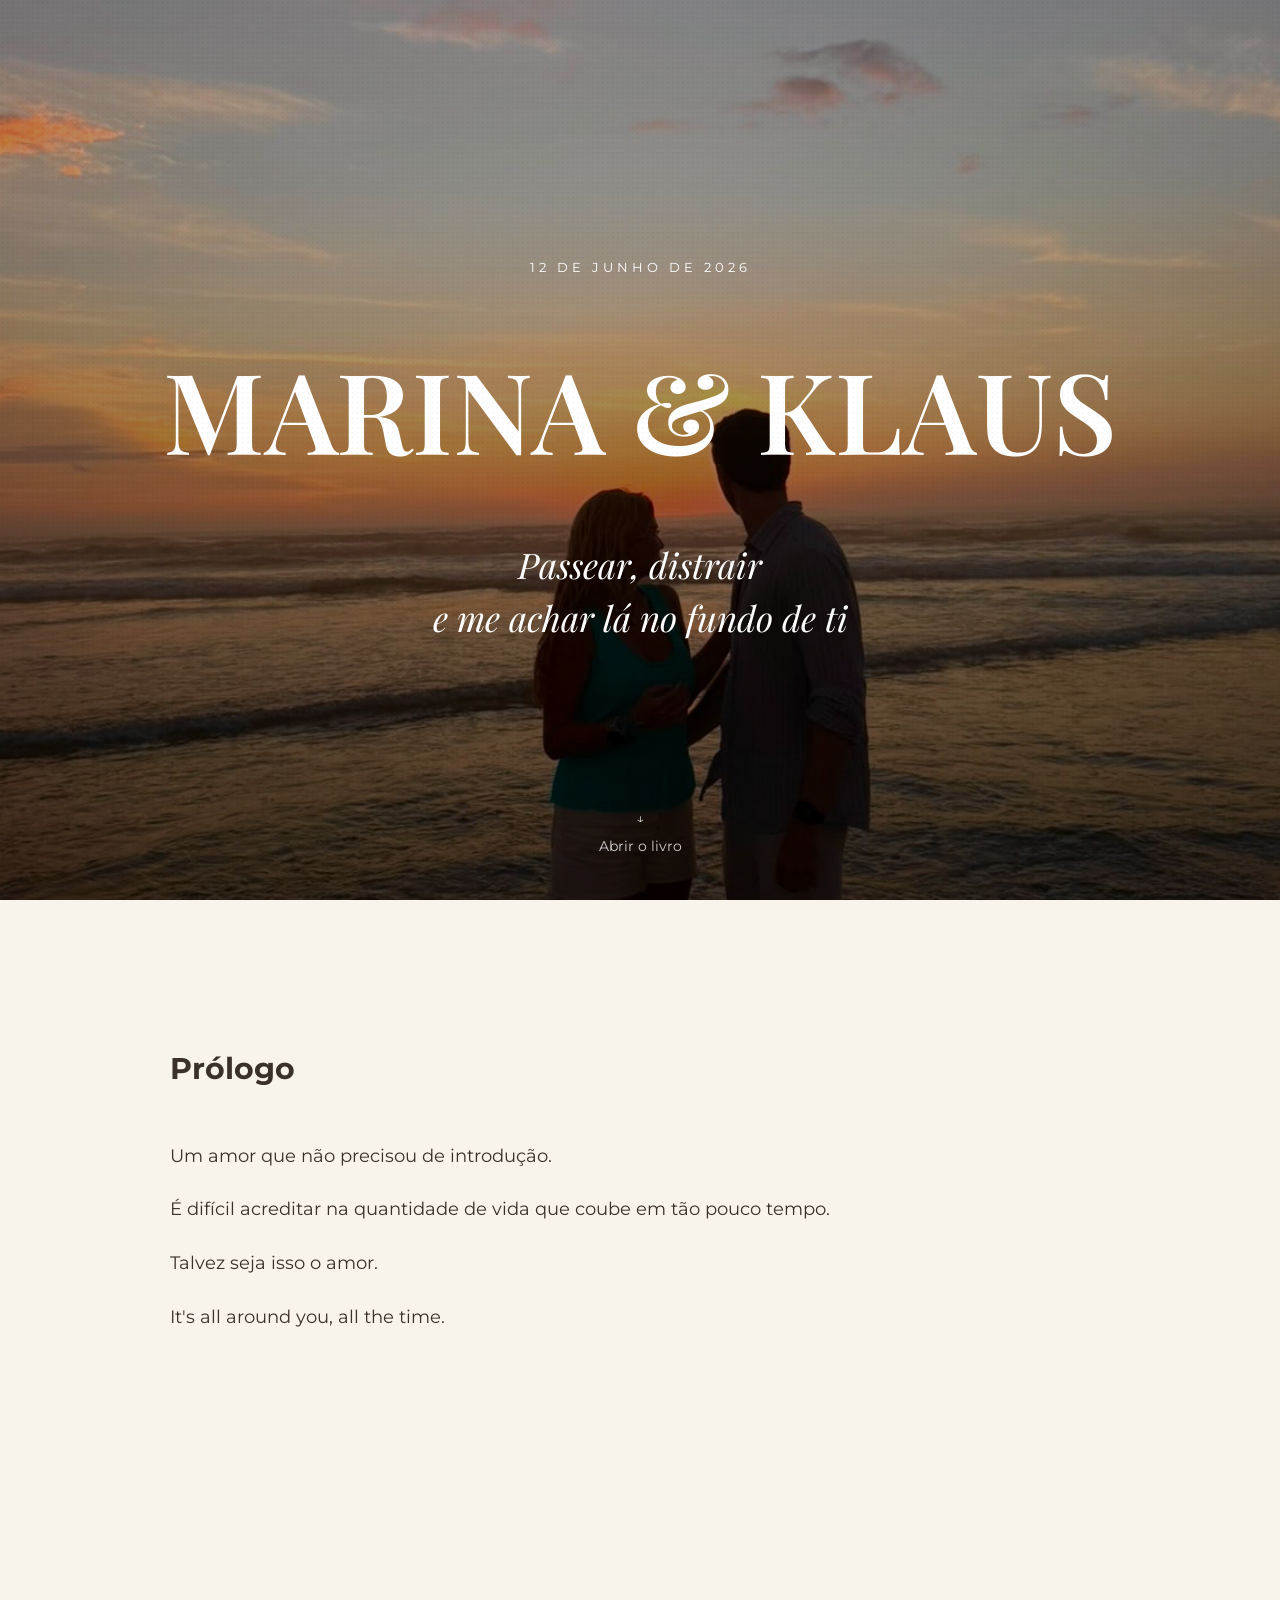
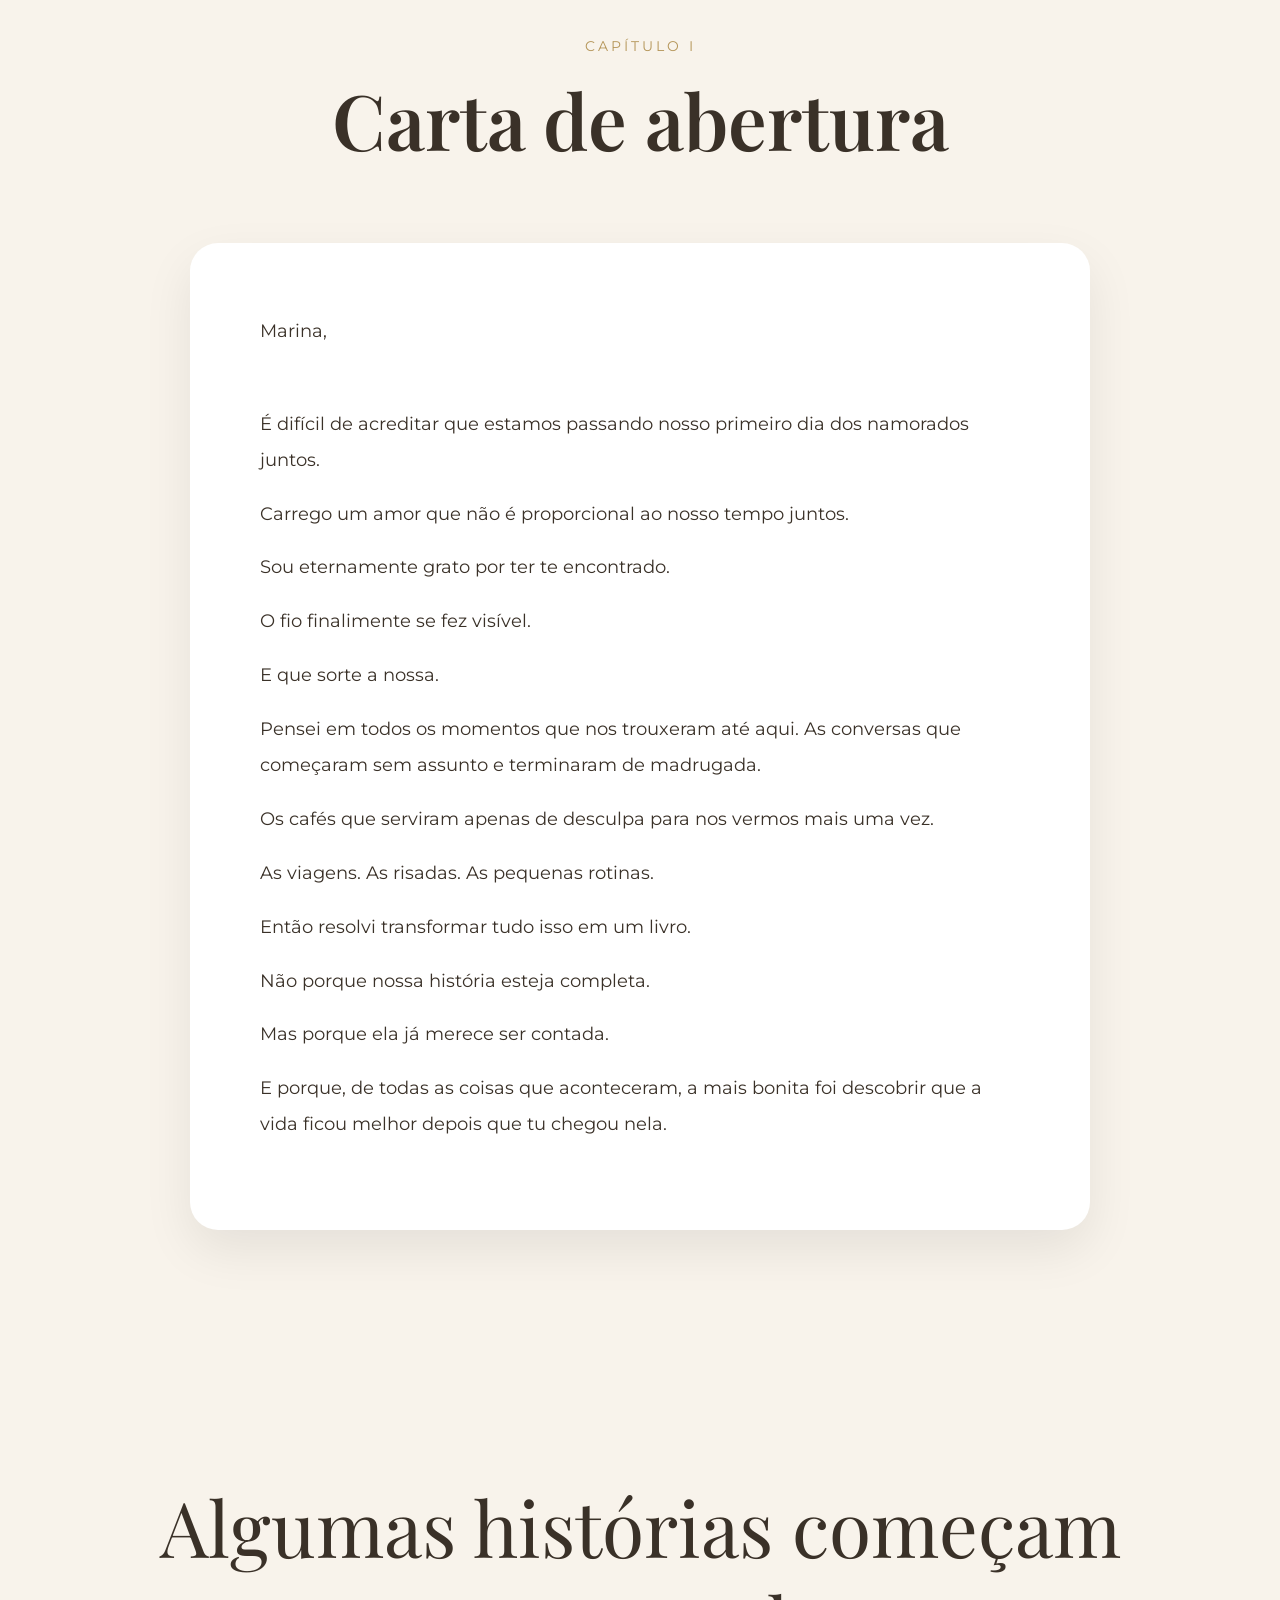
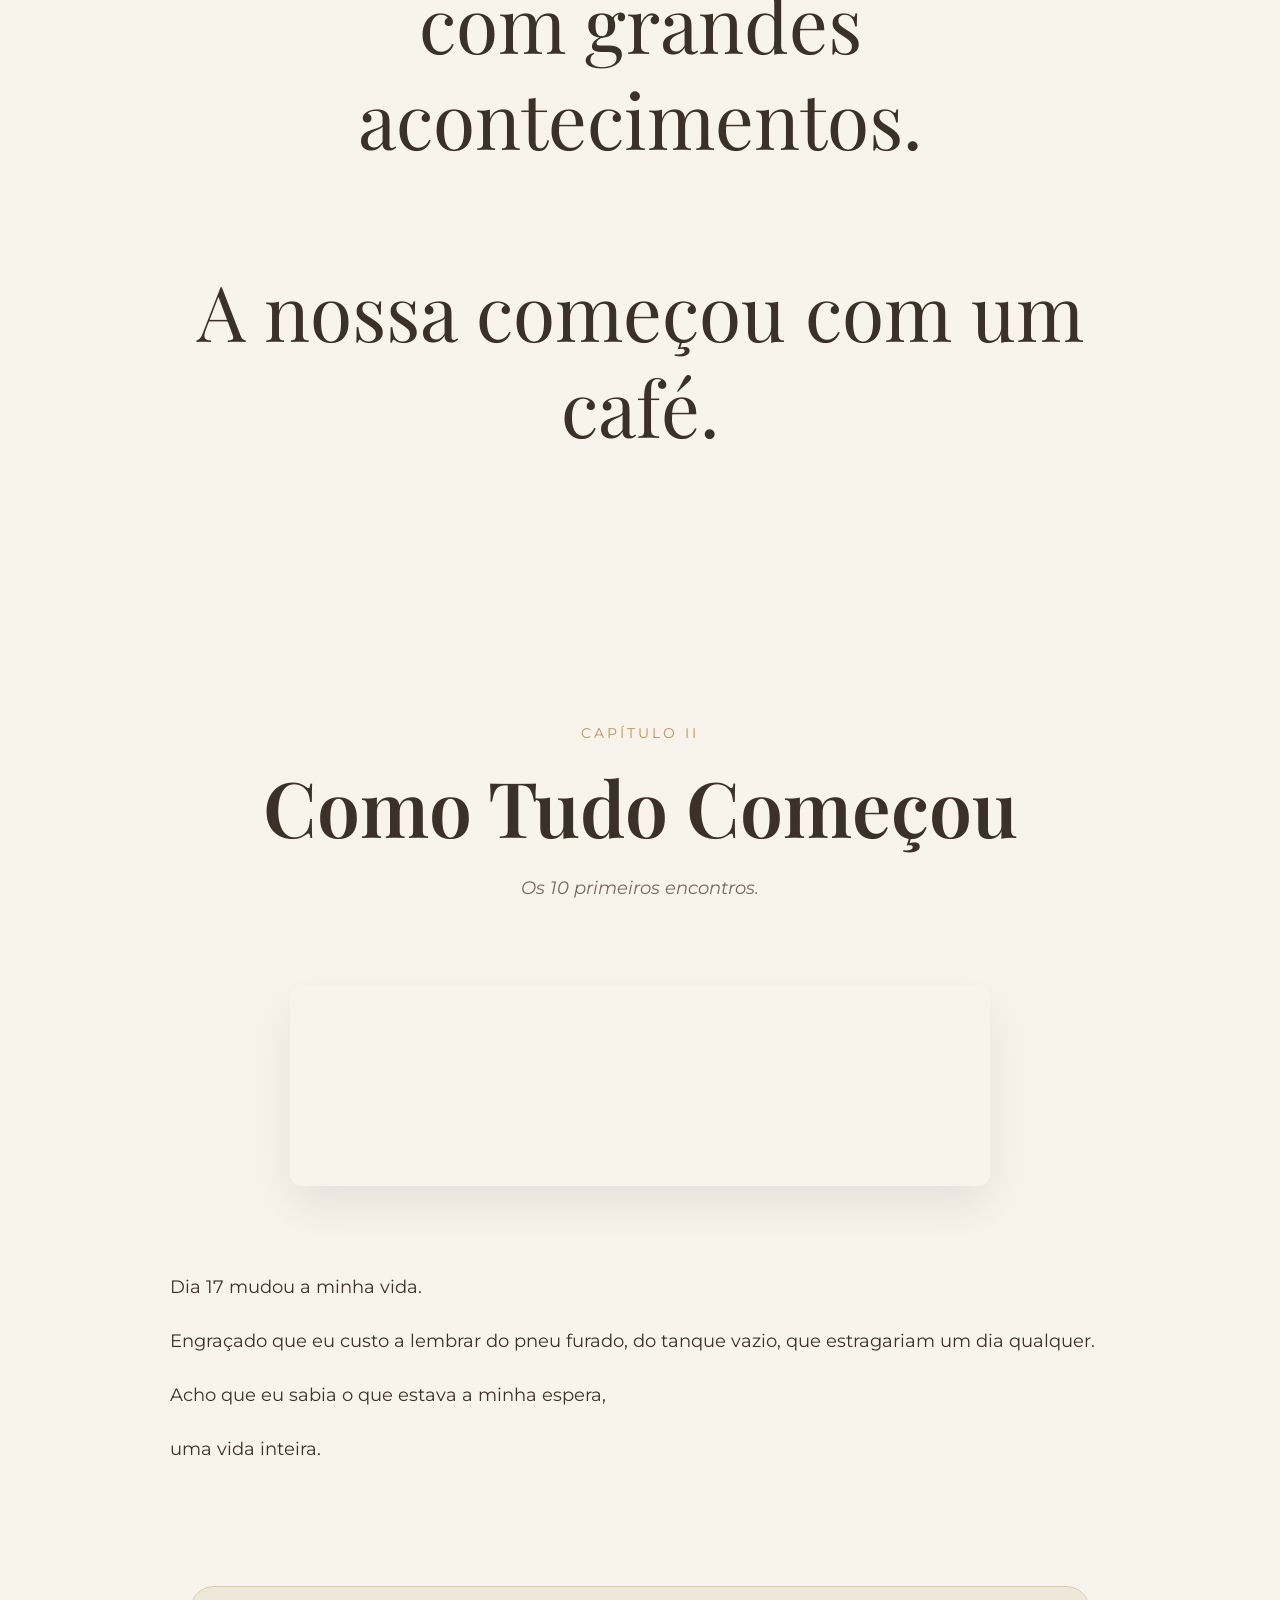
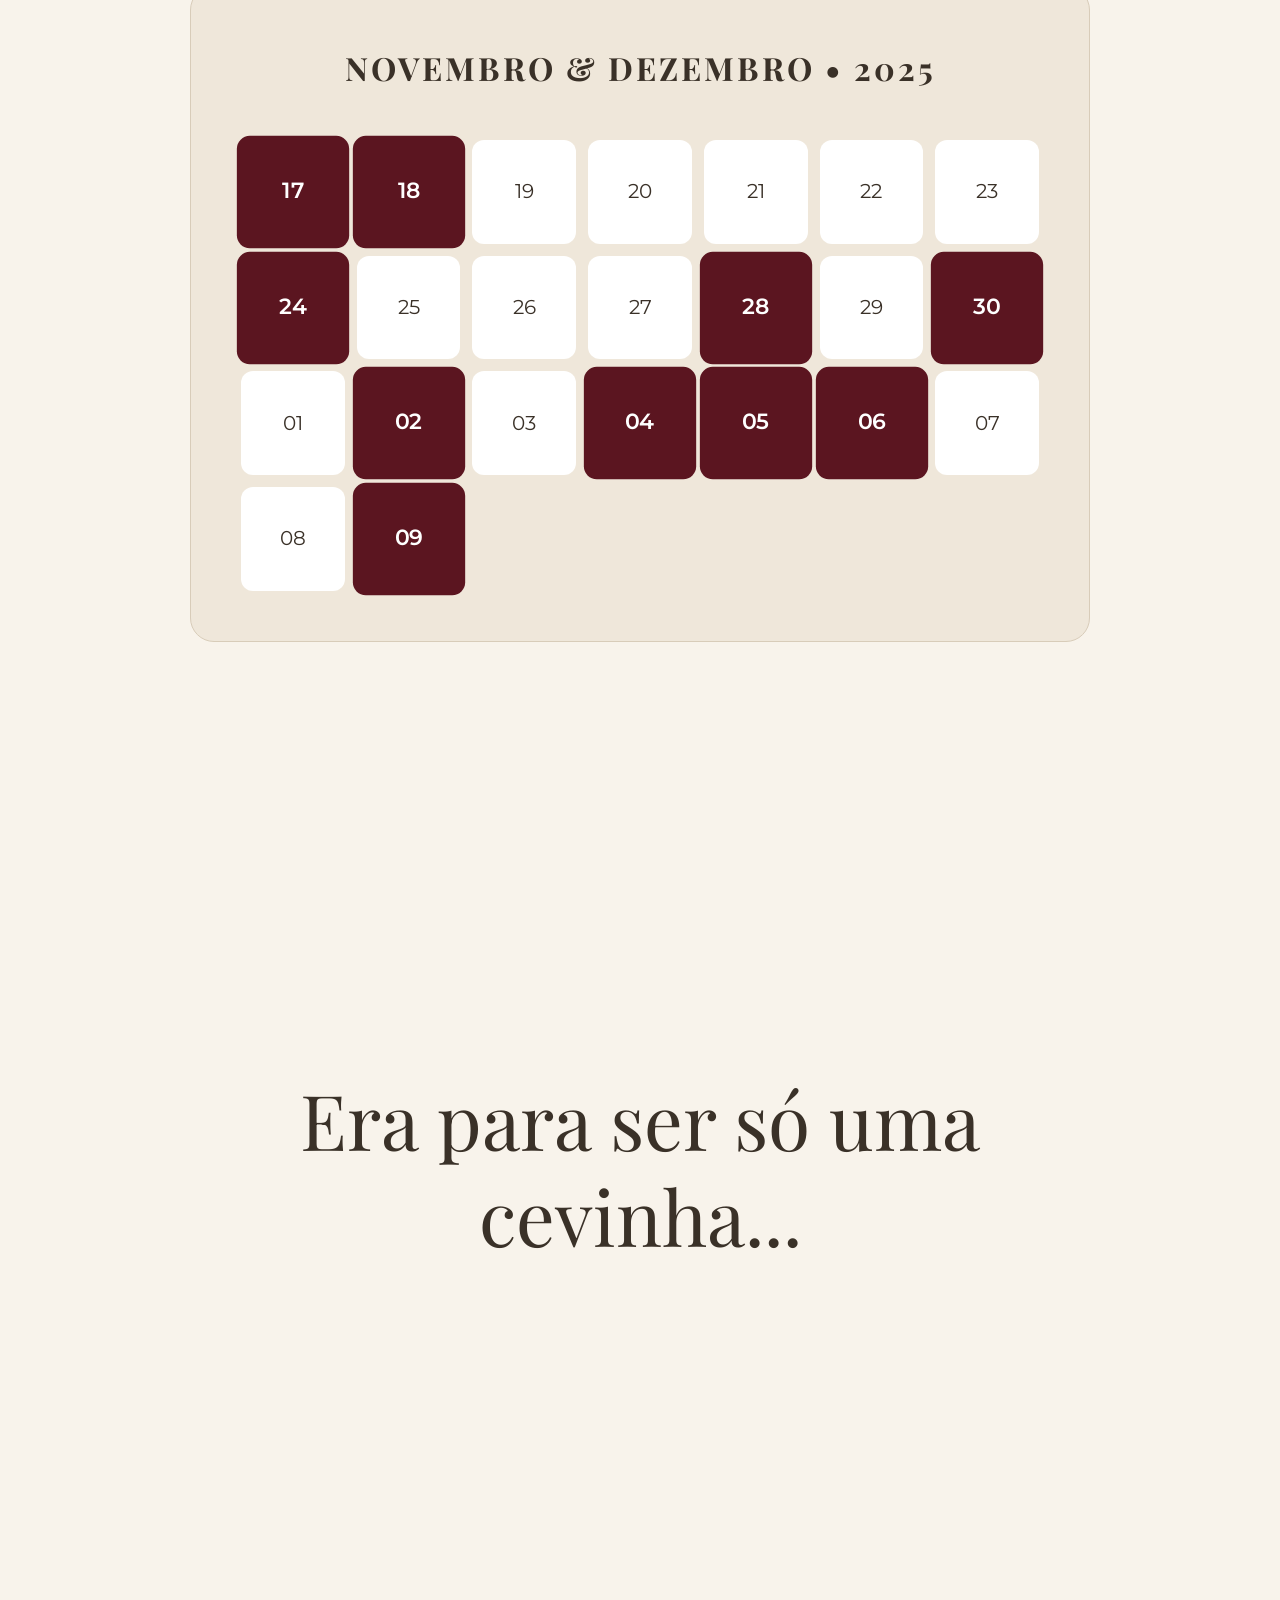
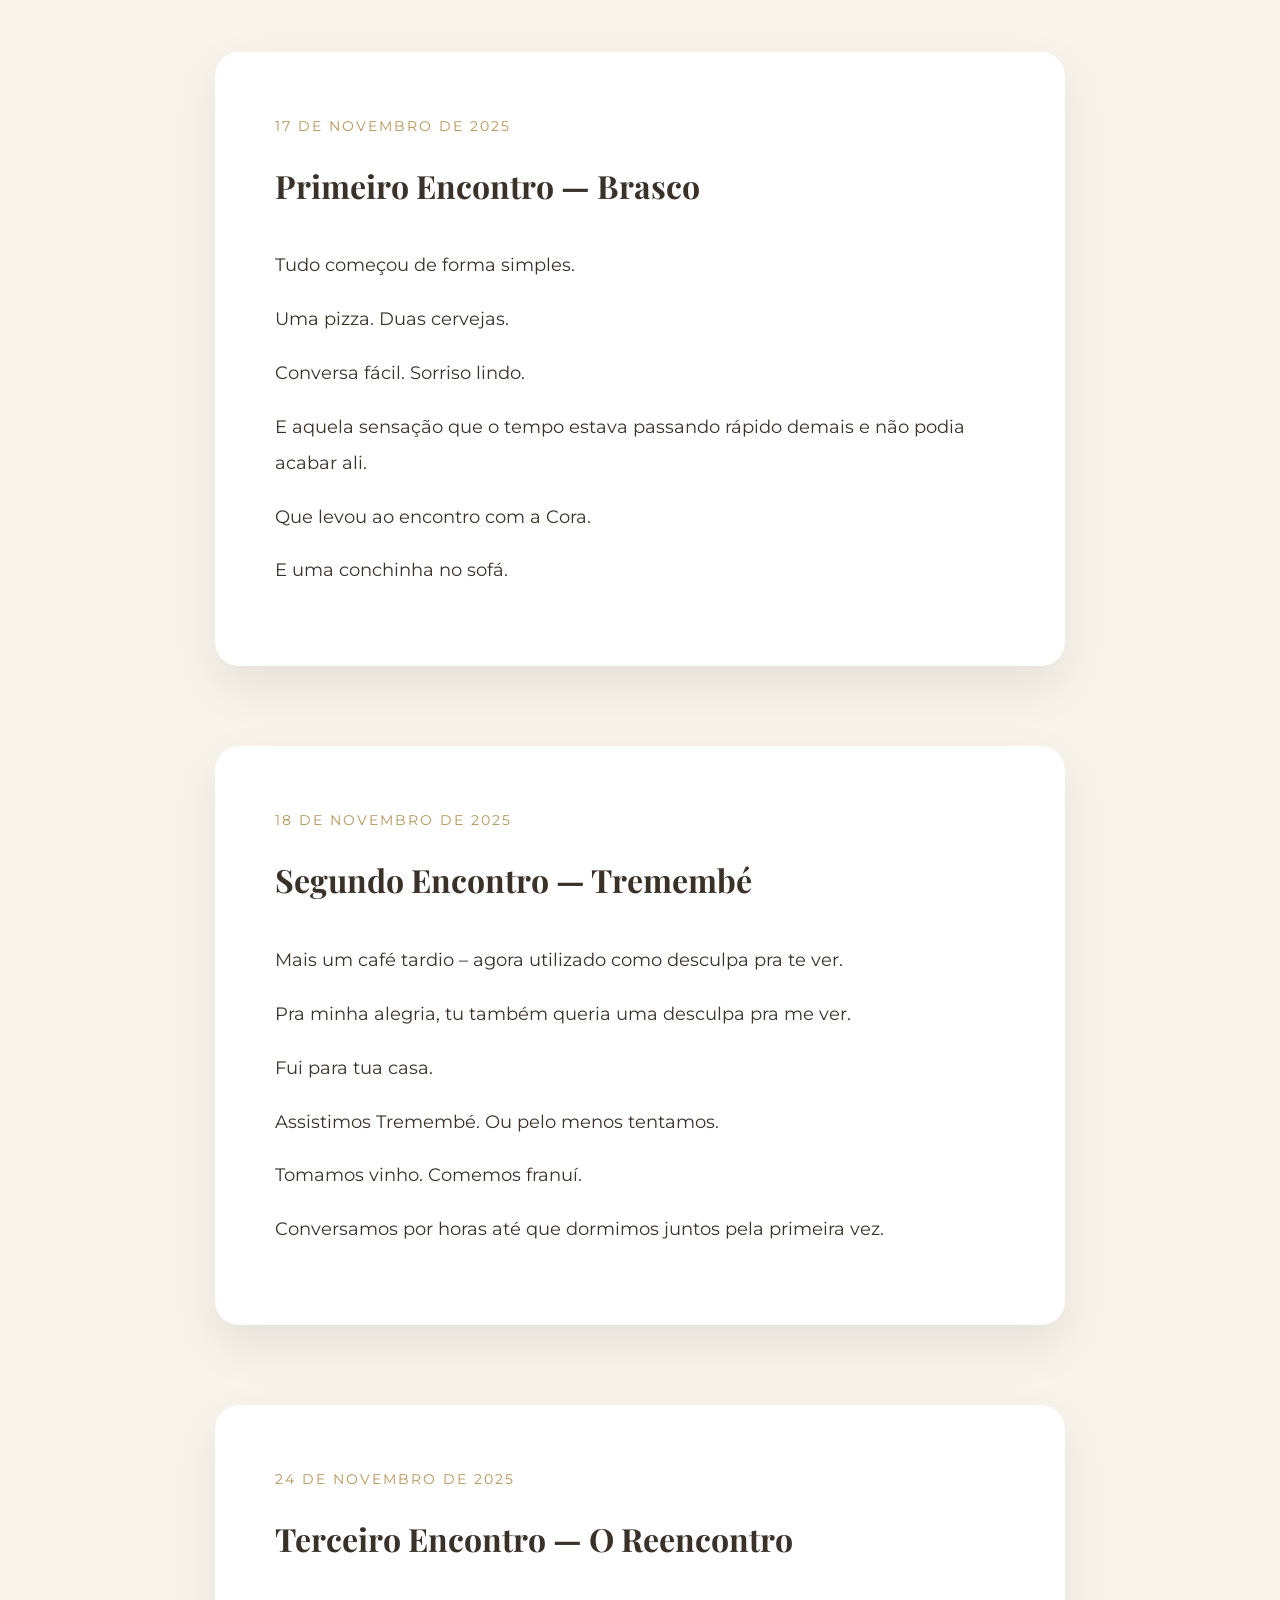
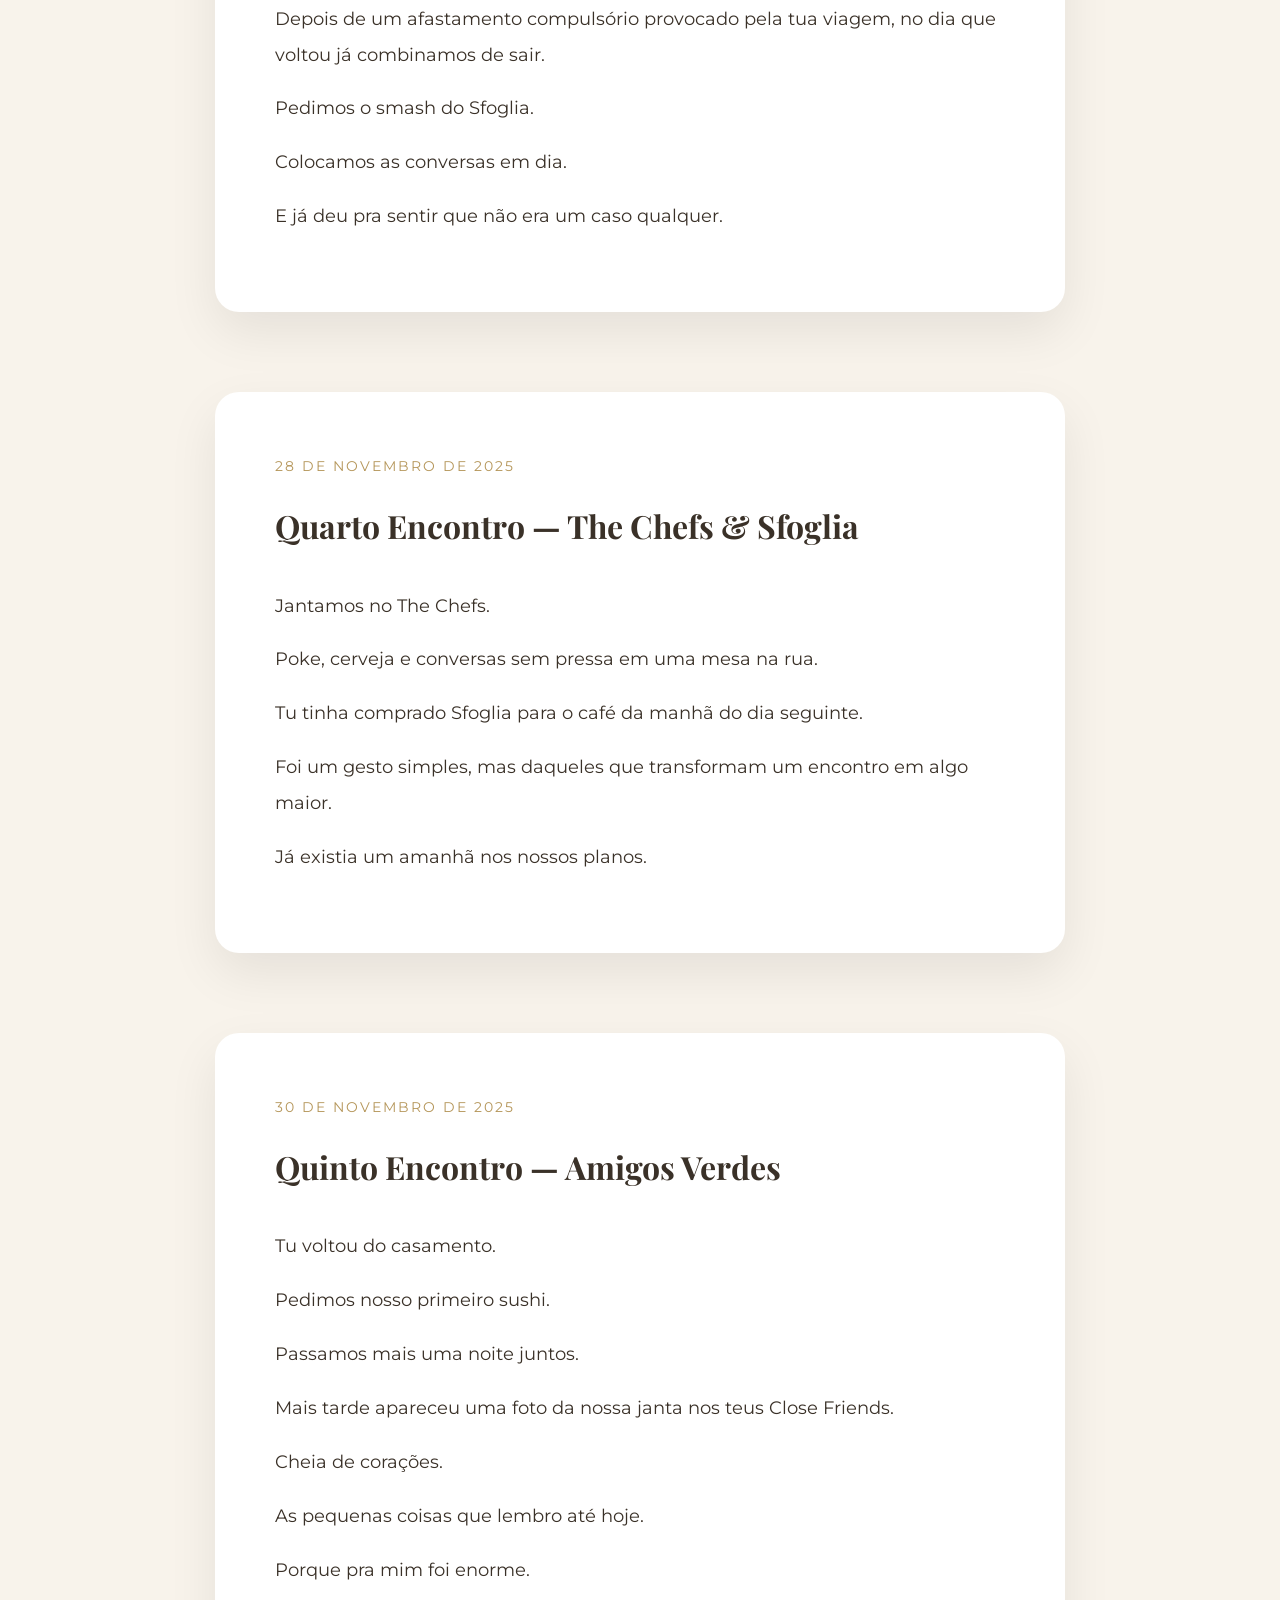
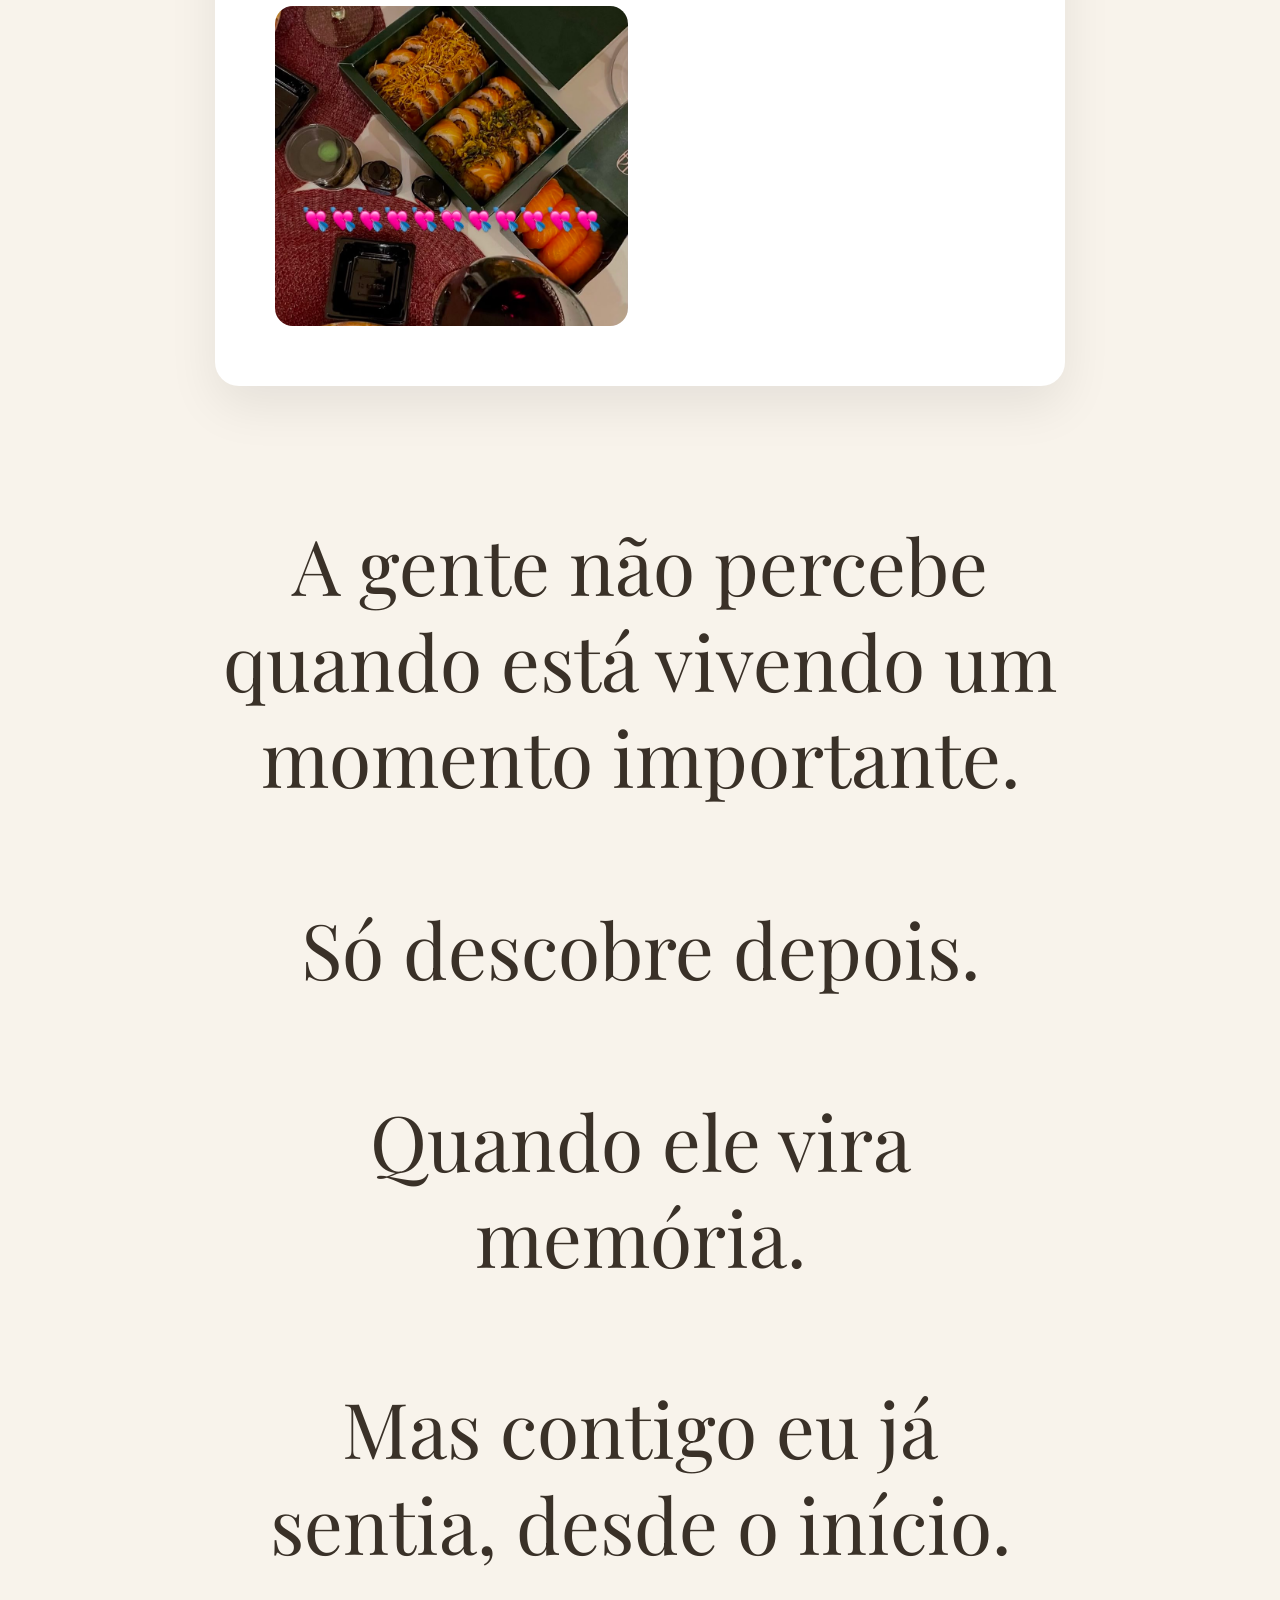
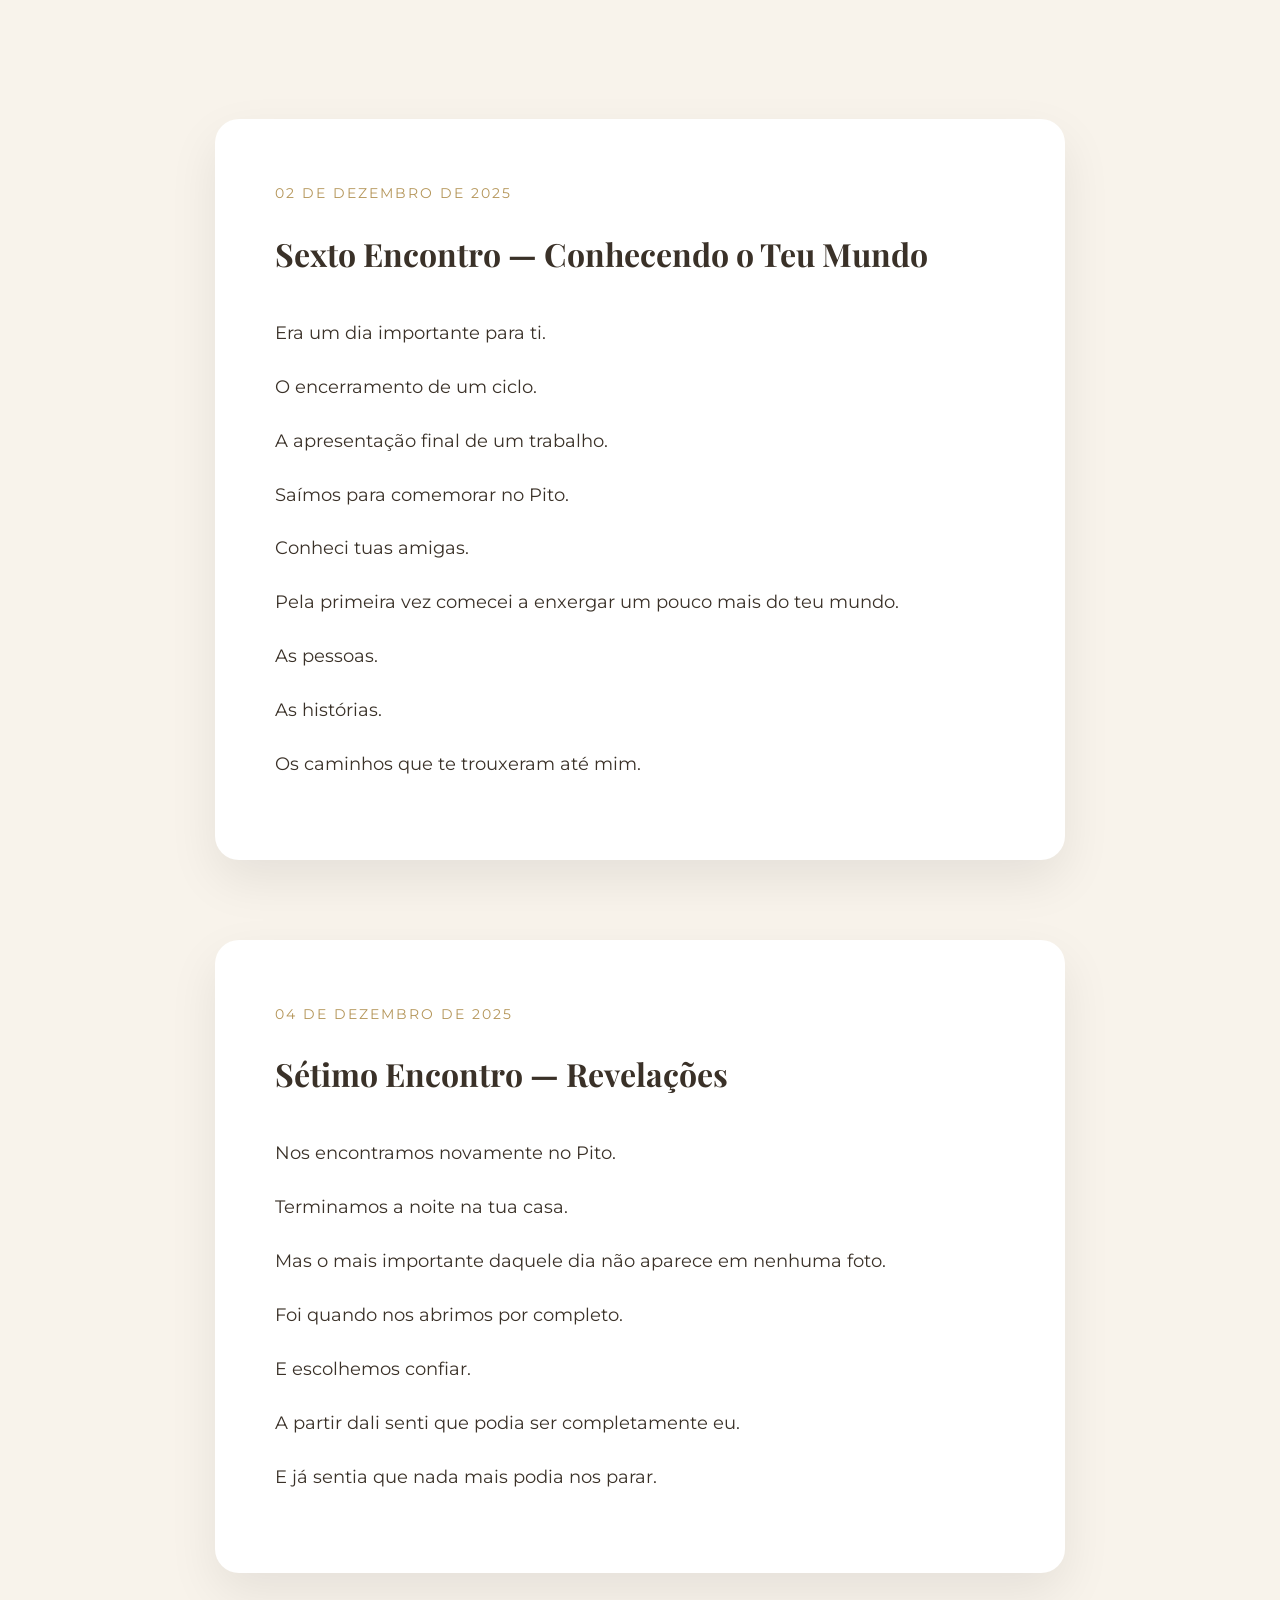
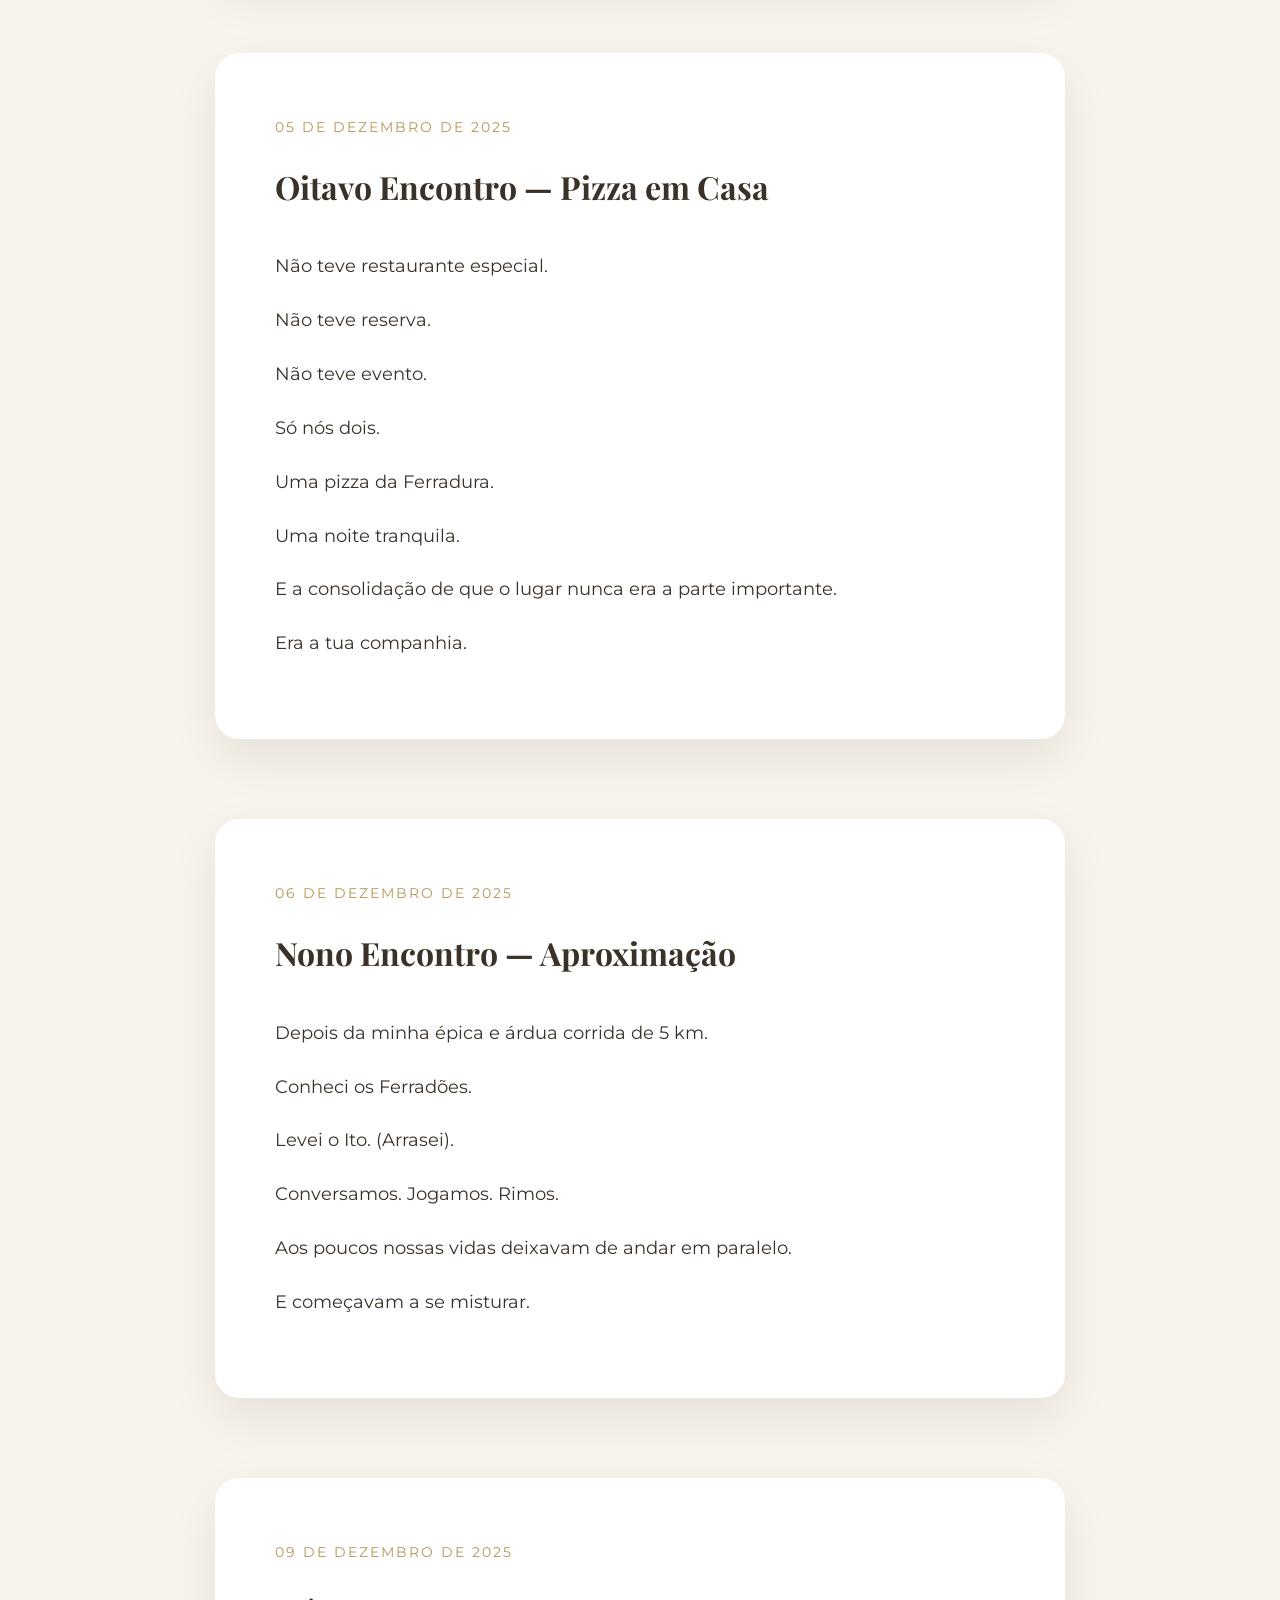
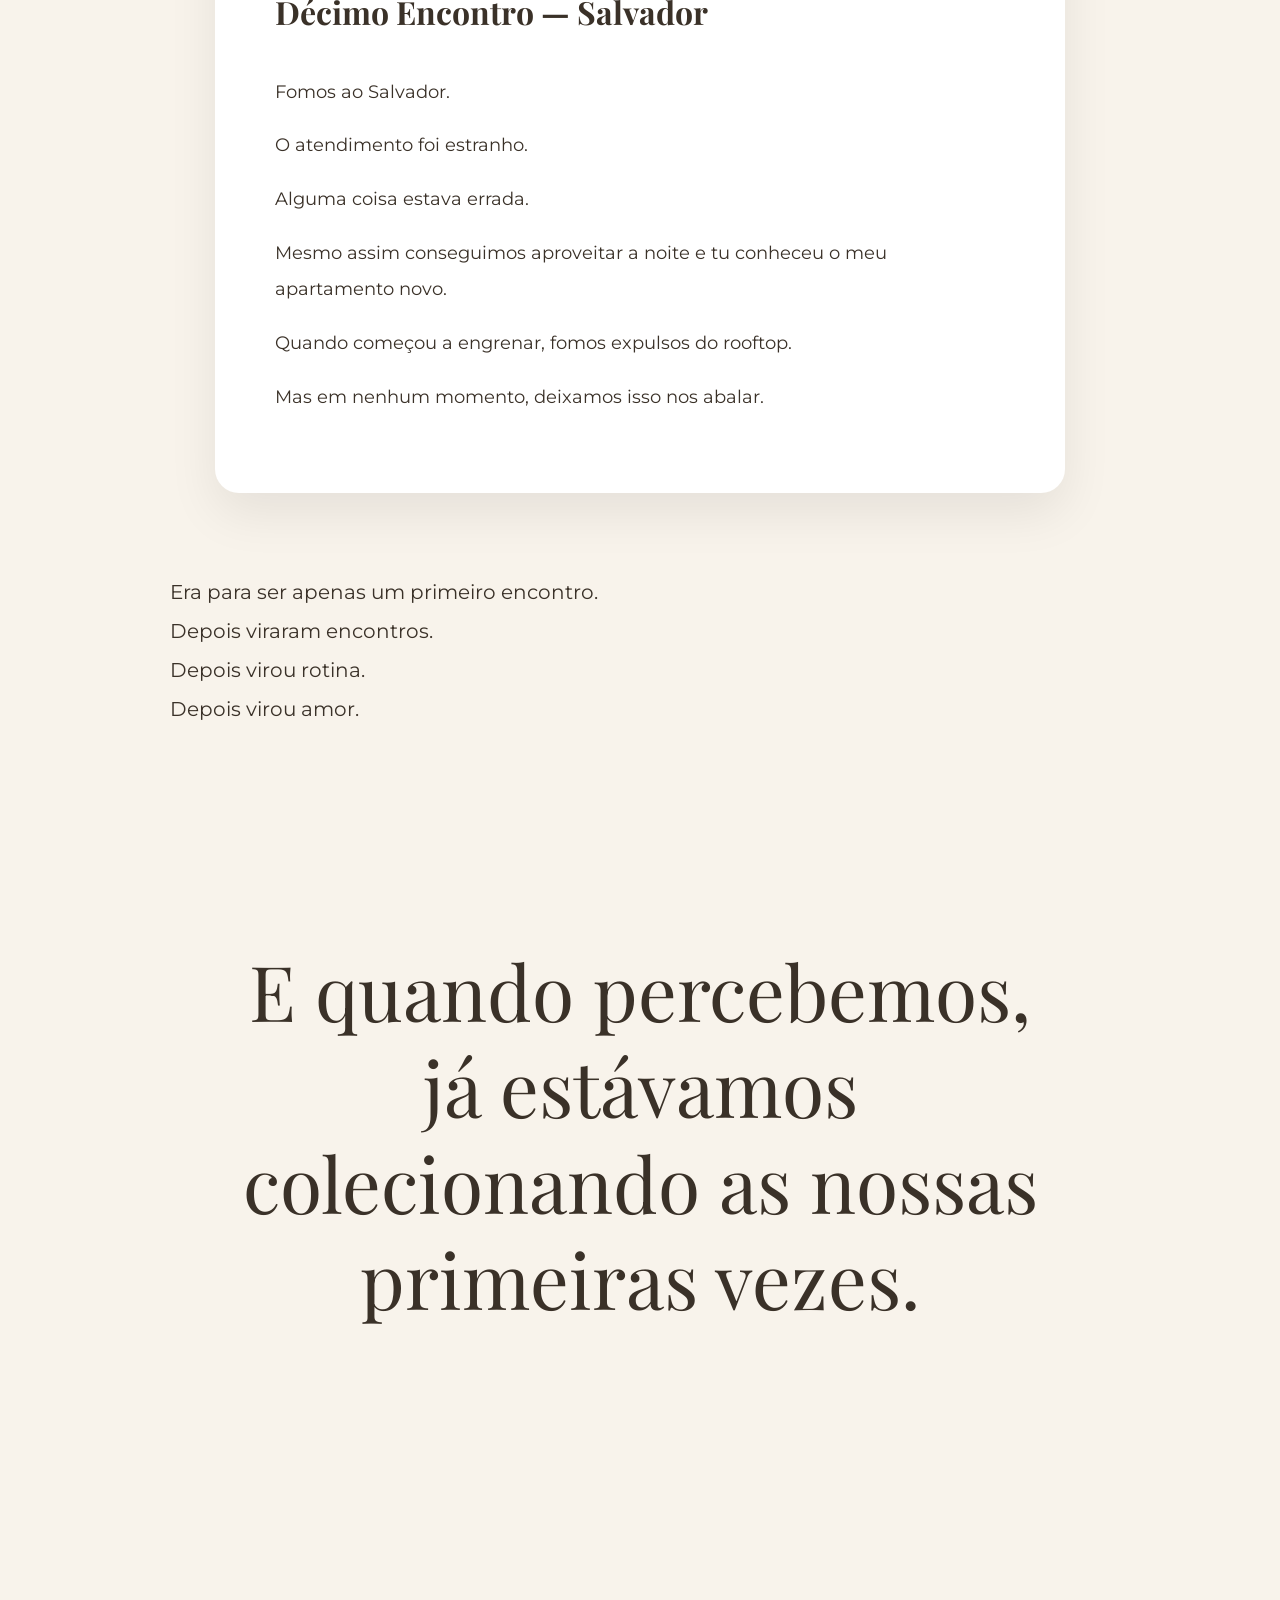
==== index.html @ 1362bc19 "Update index.html" ====
<!DOCTYPE html>
<html lang="pt-BR">

<head>

<meta charset="UTF-8">
<meta name="viewport" content="width=device-width, initial-scale=1.0">

<title>Marina & Klaus</title>

<link rel="stylesheet" href="style.css">

<link rel="preconnect" href="https://fonts.googleapis.com">
<link rel="preconnect" href="https://fonts.gstatic.com" crossorigin>

<link href="https://fonts.googleapis.com/css2?family=Playfair+Display:wght@400;500;600;700&family=Montserrat:wght@300;400;500&display=swap" rel="stylesheet">

</head>

<body>

<!-- ===================================== -->
<!-- CAPA -->
<!-- ===================================== -->

<section id="hero">

<img src="fotos/klaus-nina-pordosol.jpeg" alt="Marina e Klaus">

<div class="hero-overlay">

<span class="hero-date">
12 de junho de 2026
</span>

<h1>
MARINA & KLAUS
</h1>

<blockquote>
Passear, distrair
</blockquote>
<blockquote>
e me achar lá no fundo de ti
</blockquote>

</div>

<div class="scroll-indicator">
↓<br>
Abrir o livro
</div>

</section>

<!-- ===================================== -->
<!-- PRÓLOGO -->
<!-- ===================================== -->

<section class="chapter prologue">

<div class="chapter-content">

<h2>Prólogo</h2>

   <br>

<p>Um amor que não precisou de introdução.</p>

<p>
É difícil acreditar na quantidade de vida
que coube em tão pouco tempo.
</p>

<p>
Talvez seja isso o amor.
</p>

<p>
It's all around you,
all the time.
</p>   
   
</div>

</section>

<!-- ===================================== -->
<!-- CAPÍTULO I -->
<!-- ===================================== -->

<section class="chapter" id="cap1">

<div class="chapter-header">

<span>Capítulo I</span>

<h2>Carta de abertura</h2>

</div>

<div class="letter">

<p>Marina,</p>

<br>

<p>
É difícil de acreditar que 
estamos passando nosso primeiro
dia dos namorados juntos.
</p>

<p>
Carrego um amor que não é
proporcional ao nosso tempo juntos.
</p>

<p>
Sou eternamente grato por ter 
te encontrado.
</p>

<p>
O fio finalimente se fez visível.
</p>
   
<p>
E que sorte a nossa.
</p>

<p>
Pensei em todos os momentos que nos trouxeram até aqui.
As conversas que começaram sem assunto
e terminaram de madrugada.
</p>

<p>
Os cafés que serviram apenas de desculpa
para nos vermos mais uma vez.
</p>

<p>
As viagens.
As risadas.
As pequenas rotinas.
</p>

<p>
Então resolvi transformar tudo isso
em um livro.
</p>

<p>
Não porque nossa história esteja completa.
</p>

<p>
Mas porque ela já merece ser contada.
</p>

<p>
E porque, de todas as coisas que aconteceram,
a mais bonita foi descobrir que a vida ficou melhor
depois que tu chegou nela.
</p>

</div>

</section>

<!-- ===================================== -->
<!-- TRANSIÇÃO -->
<!-- ===================================== -->

<section class="emotional-page">

<p>

Algumas histórias começam com grandes acontecimentos.

<br><br>

A nossa começou com um café.

</p>

</section>

<!-- ===================================== -->
<!-- CAPÍTULO II -->
<!-- ===================================== -->

<section class="chapter" id="cap2">

<div class="chapter-header">

<span>Capítulo II</span>

<h2>Como Tudo Começou</h2>

<p class="chapter-subtitle">
Os 10 primeiros encontros.
</p>

</div>

<!-- Spotify -->

<div class="chapter-soundtrack">

<iframe
style="border-radius:12px"
src="https://open.spotify.com/embed/track/6sGIMrtIzQjdzNndVxe397?si=VkR8ubvJTUqpBA86sSc_1Q"
   
width="100%"
height="200"
frameBorder="0"
allowfullscreen=""
allow="autoplay; clipboard-write; encrypted-media; fullscreen; picture-in-picture">
</iframe>

</div>

<div class="chapter-intro">

<p>
Dia 17 mudou a minha vida.
</p>

<p>
Engraçado que eu custo a lembrar do pneu furado,
do tanque vazio, 
que estragariam um dia qualquer.
</p>

<p>
Acho que eu sabia o que estava a minha espera,
</p>

<p>
uma vida inteira.
</p>

</div>

<!-- ===================================== -->
<!-- CALENDÁRIO -->
<!-- ===================================== -->

<div class="calendar-section">

<h3>
NOVEMBRO & DEZEMBRO • 2025
</h3>

<div class="calendar-grid">

<div class="calendar-day active">17</div>
<div class="calendar-day active">18</div>
<div class="calendar-day">19</div>
<div class="calendar-day">20</div>
<div class="calendar-day">21</div>
<div class="calendar-day">22</div>
<div class="calendar-day">23</div>

<div class="calendar-day active">24</div>
<div class="calendar-day">25</div>
<div class="calendar-day">26</div>
<div class="calendar-day">27</div>
<div class="calendar-day active">28</div>
<div class="calendar-day">29</div>
<div class="calendar-day active">30</div>

<div class="calendar-day">01</div>
<div class="calendar-day active">02</div>
<div class="calendar-day">03</div>
<div class="calendar-day active">04</div>
<div class="calendar-day active">05</div>
<div class="calendar-day active">06</div>
<div class="calendar-day">07</div>

<div class="calendar-day">08</div>
<div class="calendar-day active">09</div>

</div>

</div>

<!-- ===================================== -->
<!-- FRASE DE IMPACTO -->
<!-- ===================================== -->

<section class="quote-page">

<blockquote>

Era para ser só uma cevinha...

</blockquote>

</section>

<!-- ===================================== -->
<!-- DATE 01 -->
<!-- ===================================== -->

<article class="date-page">

<span class="date-label">
17 de novembro de 2025
</span>

<h3>
Primeiro Encontro — Brasco
</h3>

<p>
Tudo começou de forma simples.
</p>

<p>
Uma pizza.
Duas cervejas.
</p>

<p>
Conversa fácil.
Sorriso lindo.
</p>

<p>
E aquela sensação que o tempo estava passando rápido demais 
e não podia acabar ali.
</p>

<p>
Que levou ao encontro com a Cora.
</p>

<p>
E uma conchinha no sofá.
</p>


</article>

<!-- ===================================== -->
<!-- DATE 02 -->
<!-- ===================================== -->

<article class="date-page">

<span class="date-label">
18 de novembro de 2025
</span>

<h3>
Segundo Encontro — Tremembé
</h3>

<p>
Mais um café tardio – agora utilizado como desculpa pra te ver.
</p>

<p>
Pra minha alegria, tu também queria uma desculpa pra me ver.
</p>

<p>
Fui para tua casa.
</p>

<p>
Assistimos Tremembé.
Ou pelo menos tentamos.
</p>

<p>
Tomamos vinho.
Comemos franuí.
</p>

<p>
Conversamos por horas até que dormimos juntos 
pela primeira vez.
</p>


</article>

<!-- ===================================== -->
<!-- DATE 03 -->
<!-- ===================================== -->

<article class="date-page">

<span class="date-label">
24 de novembro de 2025
</span>

<h3>
Terceiro Encontro — O Reencontro
</h3>

<p>
Depois de um afastamento compulsório
provocado pela tua viagem,
no dia que voltou já combinamos de sair.
</p>

<p>
Pedimos o smash do Sfoglia.
</p>

<p>
Colocamos as conversas em dia.
</p>

<p>
E já deu pra sentir que não era um caso qualquer.
</p>


</article>

<!-- ===================================== -->
<!-- DATE 04 -->
<!-- ===================================== -->

<article class="date-page">

<span class="date-label">
28 de novembro de 2025
</span>

<h3>
Quarto Encontro — The Chefs & Sfoglia
</h3>

<p>
Jantamos no The Chefs.
</p>

<p>
Poke, cerveja e conversas sem pressa
em uma mesa na rua.
</p>

<p>
Tu tinha comprado Sfoglia para o café da manhã do dia seguinte.
</p>

<p>
Foi um gesto simples, mas daqueles que transformam um encontro em algo maior.
</p>

<p>
Já existia um amanhã nos nossos planos.
</p>

</article>

<!-- ===================================== -->
<!-- DATE 05 -->
<!-- ===================================== -->

<article class="date-page">

<span class="date-label">
30 de novembro de 2025
</span>

<h3>
Quinto Encontro — Amigos Verdes
</h3>

<p>
Tu voltou do casamento.
</p>

<p>
Pedimos nosso primeiro sushi.
</p>

<p>
Passamos mais uma noite juntos.
</p>

<p>
Mais tarde apareceu uma foto da nossa janta
nos teus Close Friends.
</p>

<p>
Cheia de corações.
</p>

<p>
As pequenas coisas que lembro até hoje.
</p>

<p>
Porque pra mim foi enorme.
</p>

<div class="friend-grid">

<img src="fotos/date-sushi.jpg">

</div>
   
</article>

   
<!-- ===================================== -->
<!-- FRASE -->
<!-- ===================================== -->

<section class="emotional-page">

<p>

A gente não percebe quando está vivendo
um momento importante.

<br><br>

Só descobre depois.

<br><br>

Quando ele vira memória.

<br><br>

Mas contigo eu já sentia, desde o início.

</p>

</section>

<!-- ===================================== -->
<!-- DATE 06 -->
<!-- ===================================== -->

<article class="date-page">

<span class="date-label">
02 de dezembro de 2025
</span>

<h3>
Sexto Encontro — Conhecendo o Teu Mundo
</h3>

<p>
Era um dia importante para ti.
</p>

<p>
O encerramento de um ciclo.
</p>

<p>
A apresentação final de um trabalho.
</p>

<p>
Saímos para comemorar no Pito.
</p>

<p>
Conheci tuas amigas.
</p>

<p>
Pela primeira vez comecei a enxergar
um pouco mais do teu mundo.
</p>

<p>
As pessoas.
</p>

<p>
As histórias.
</p>

<p>
Os caminhos que te trouxeram até mim.
</p>

</article>

<!-- ===================================== -->
<!-- DATE 07 -->
<!-- ===================================== -->

<article class="date-page">

<span class="date-label">
04 de dezembro de 2025
</span>

<h3>
Sétimo Encontro — Revelações
</h3>

<p>
Nos encontramos novamente no Pito.
</p>

<p>
Terminamos a noite na tua casa.
</p>

<p>
Mas o mais importante daquele dia
não aparece em nenhuma foto.
</p>

<p>
Foi quando nos abrimos por completo.
</p>

<p>
E escolhemos confiar.
</p>

<p>
A partir dali senti que podia
ser completamente eu.
</p>

<p>
E já sentia que nada mais podia nos parar.
</p>

</article>

<!-- ===================================== -->
<!-- DATE 08 -->
<!-- ===================================== -->

<article class="date-page">

<span class="date-label">
05 de dezembro de 2025
</span>

<h3>
Oitavo Encontro — Pizza em Casa
</h3>

<p>
Não teve restaurante especial.
</p>

<p>
Não teve reserva.
</p>

<p>
Não teve evento.
</p>

<p>
Só nós dois.
</p>

<p>
Uma pizza da Ferradura.
</p>

<p>
Uma noite tranquila.
</p>

<p>
E a consolidação de que o lugar
nunca era a parte importante.
</p>

<p>
Era a tua companhia.
</p>

</article>

<!-- ===================================== -->
<!-- DATE 09 -->
<!-- ===================================== -->

<article class="date-page">

<span class="date-label">
06 de dezembro de 2025
</span>

<h3>
Nono Encontro — Aproximação
</h3>

<p>
Depois da minha épica e árdua corrida de 5 km.
</p>

<p>
Conheci os Ferradões.
</p>

<p>
Levei o Ito. (Arrasei).
</p>

<p>
Conversamos. Jogamos. Rimos.
</p>

<p>
Aos poucos nossas vidas deixavam
de andar em paralelo.
</p>

<p>
E começavam a se misturar.
</p>

</article>

<!-- ===================================== -->
<!-- DATE 10 -->
<!-- ===================================== -->

<article class="date-page">

<span class="date-label">
09 de dezembro de 2025
</span>

<h3>
Décimo Encontro — Salvador
</h3>

<p>
Fomos ao Salvador.
</p>

<p>
O atendimento foi estranho.
</p>

<p>
Alguma coisa estava errada.
</p>

<p>
Mesmo assim conseguimos aproveitar a noite
e tu conheceu o meu apartamento novo.
</p>

<p>
Quando começou a engrenar,
fomos expulsos do rooftop.
</p>

<p>
Mas em nenhum momento,
deixamos isso nos abalar.
</p>

</article>

<!-- ===================================== -->
<!-- FECHAMENTO CAPÍTULO II -->
<!-- ===================================== -->

<section class="chapter-ending">

<blockquote>
Era para ser apenas um primeiro encontro.
</blockquote>

<blockquote>
Depois viraram encontros.
</blockquote>

<blockquote>
Depois virou rotina.
</blockquote>

<blockquote>
Depois virou amor.
</blockquote>

</section>

<!-- ===================================== -->
<!-- TRANSIÇÃO -->
<!-- ===================================== -->

<section class="quote-page">

<blockquote>

E quando percebemos,

já estávamos colecionando
as nossas primeiras vezes.

</blockquote>

</section>

<!-- ===================================== -->
<!-- CAPÍTULO III -->
<!-- ===================================== -->

<section class="chapter" id="cap3">

<div class="chapter-header">

<span>Capítulo III</span>

<h2>As Primeiras Vezes</h2>

</div>

<div class="chapter-soundtrack">

<iframe
style="border-radius:12px"
src="https://open.spotify.com/embed/track/2vrpcQNg6itmgVZWsNjWe0"
width="100%"
height="152"
frameBorder="0"
allowfullscreen=""
allow="autoplay; clipboard-write; encrypted-media; fullscreen; picture-in-picture">
</iframe>

</div>

<div class="chapter-intro">

<p>
Existem momentos que acontecem apenas uma vez.
</p>

<p>
E justamente por isso
acabam ficando para sempre.
</p>

</div>

<div class="polaroid-wall">


<div class="polaroid">
<img src="fotos/primeira-foto-juntos.jpeg">
<span>Primeira foto juntos</span>
</div>
   
<div class="polaroid">
<img src="fotos/viagem-sp1.jpg">
<span>Primeira viagem</span>
</div>

<div class="polaroid">
<img src="fotos/primeiro-cinema.jpeg">
<span>Primeiro cinema</span>
</div>

<div class="polaroid">
<img src="fotos/primeiro-aviao.jpeg">
<span>Primeiro avião</span>
</div>

<div class="polaroid">
<img src="fotos/bento-1.jpg">
<span>Primeiro casamento</span>
</div>


<div class="polaroid">
<img src="fotos/primeira-flores.jpeg">
<span>Primeiro aniversário da Marina</span>
</div>

   <div class="polaroid">
<img src="fotos/aniversario2.jpg">
<span>Primeiro aniversário do Klaus</span>
</div>

<div class="polaroid">
<img src="fotos/carnatal.jpg">
<span>Primeiro Carnatal</span>
</div>

<div class="polaroid">
<img src="fotos/xangrila.jpg">
<span>Primeiro Ano Novo</span>
</div>

<div class="polaroid">
<img src="fotos/pedido-de-namoro.jpeg">
<span>Pedido de namoro</span>
</div>

<div class="polaroid">
<img src="fotos/pedido-de-namoro-comida.jpeg">
<span>A noite do pedido</span>
</div>

</div>

</section>

<!-- ===================================== -->
<!-- CAPÍTULO IV -->
<!-- ===================================== -->

<section class="emotional-page">

<p>

E em algum momento

<br><br>

deixou de ser

<br><br>

apenas sobre nós dois.

</p>

</section>

<section class="emotional-page">

<p>

Você começou a cuidar

<br><br>

das pessoas que eu amo

<br><br>

como se também fossem suas.

</p>

</section>

<section class="chapter" id="cap4">

<div class="chapter-header">

<span>Capítulo IV</span>

<h2>Quando Nossos Mundos Se Encontraram</h2>

</div>

<div class="chapter-soundtrack">

<iframe
style="border-radius:12px"
src="https://open.spotify.com/embed/track/6tHVEMyRfxGgQuXRzl2yOF?si=otI1L5CwQ4C4laZipk5V7g"
width="100%"
height="200"
frameBorder="0"
allowfullscreen=""
allow="autoplay; clipboard-write; encrypted-media; fullscreen; picture-in-picture">
</iframe>

</div>

<div class="friend-grid">

<img src="fotos/klaus-amiganina1.jpeg">
<img src="fotos/klaus-amiganina2.jpeg">
<img src="fotos/cora.jpg">
<img src="fotos/cody.jpg">  
<img src="fotos/nina-amigaklaus1.jpeg">
<img src="fotos/nina-amigaklaus2.jpeg">
<img src="fotos/nina-avoklaus2.jpeg">
<img src="fotos/nina-avoklaus1.jpeg">


</div>

</section>

<!-- ===================================== -->
<!-- CAPÍTULO V -->
<!-- ===================================== -->

<section class="chapter" id="cap5">

<div class="chapter-header">

<span>Capítulo V</span>

<h2>Os Dias Comuns</h2>

</div>

<div class="chapter-soundtrack">

<iframe
style="border-radius:12px"
src="https://open.spotify.com/embed/track/0SLZG7SUw2CmSjuZJWJu5S"
width="100%"
height="200">
</iframe>

</div>

<div class="chapter-intro">

<p>
Os dias mais especiais
deixaram de ser as viagens.
</p>

<p>
Passaram a ser os dias normais.
</p>

<p>
Vivendo cada dia,
como se eu tivesse voltado intencionalmente nele.
</p>

</div>

<div class="polaroid-wall">

<div class="polaroid">
<img src="fotos/rotina-cama.jpg">
<span>Domingos sem pressa</span>
</div>

<div class="polaroid">
<img src="fotos/rotina-juntos.jpeg">
<span>Nós dois</span>
</div>

<div class="polaroid">
<img src="fotos/rotina-juntos2.jpeg">
<span>Mais um dia comum</span>
</div>

<div class="polaroid">
<img src="fotos/rotina-juntos3.jpg">
<span>Os melhores acabam virando memória</span>
</div>

<div class="polaroid">
<img src="fotos/rotina-elevador.jpg">
<span>Pequenos momentos</span>
</div>

<div class="polaroid">
<img src="fotos/jantas4.jpeg">
<span>Muitas jantas</span>
</div>

<div class="polaroid">
<img src="fotos/jantas1.jpeg">
<span>Sempre especiais</span>
</div>

<div class="polaroid">
<img src="fotos/saopaulo.jpg">
<span>E muitos rolês</span>
</div>
   
</div>

</section>

<!-- ===================================== -->
<!-- CAPÍTULO VI -->
<!-- ===================================== -->

<section class="chapter" id="cap6">

<div class="chapter-header">

<span>Capítulo VI</span>

<h2>Onde Estivemos</h2>

</div>

<div class="chapter-soundtrack">

<iframe
style="border-radius:12px"
src="https://open.spotify.com/embed/track/2lTm559tuIvatlT1u0JYG2"
width="100%"
height="200">
</iframe>

</div>

<div class="travel-stop">

<img src="fotos/buenosaires-caminito.jpg">

<div class="travel-text">

<h3>Buenos Aires 🇦🇷</h3>

<p>
Nossa primeira viagem internacional.
</p>

<p>
Muitas caminhadas.
Muito vinho.
Muitas fotos.
</p>

<p>
E um pedido muito especial.
</p>

</div>

</div>

<div class="travel-stop">

<img src="fotos/buenosaires-floralis.jpg">

<div class="travel-text">

<p>
E sentir que estava me abrindo cada vez mais
te mostrando um lugar tão especial para mim.
</p>

</div>

</div>

<div class="travel-stop">

<img src="fotos/bento-2.jpg">

<div class="travel-text">

<h3>Bento Gonçalves 🍷</h3>

<p>
Vinhos.
Casamentos.
Paisagens.
Sexo em mirantes.
</p>

</div>

</div>

<div class="travel-stop">

<img src="fotos/xangrila.jpg">

<div class="travel-text">

<h3>Xangri-lá 🌊</h3>

<p>
Ano Novo.
Pôr do sol.
Dias perfeitos.
</p>

</div>

</div>

</section>

<!-- ===================================== -->
<!-- CAPÍTULO VII -->
<!-- ===================================== -->

<section class="chapter" id="cap7">

<div class="chapter-header">

<span>Capítulo VII</span>

<h2>O Que Espero Viver Contigo</h2>

</div>

<div class="chapter-soundtrack">

<iframe
style="border-radius:12px"
src="https://open.spotify.com/embed/track/1gwUb85kQ6XbmkpoImyPtK"
width="100%"
height="200">
</iframe>

</div>

<div class="letter">

<p>Marina,</p>

<p>
Quando olho para trás,
gosto de tudo que construímos até aqui.
</p>

<p>
Mas o que mais me anima
é olhar para frente.
</p>

<p>
Ainda existem muitas cidades.
Muitas fotos.
Muitas histórias.
</p>

<p>
E nada me empolga mais do que a ideia
de descobrir todas elas contigo.
</p>

</div>

</section>

<!-- ===================================== -->
<!-- CAPÍTULO VIII -->
<!-- ===================================== -->

<section class="chapter" id="cap8">

<div class="chapter-header">

<span>Capítulo VIII</span>

<h2>Próximas Aventuras</h2>

</div>

<div class="chapter-soundtrack">

<iframe
style="border-radius:12px"
src="https://open.spotify.com/embed/track/4w6Wpq1KWk485krowaqUIV"
width="100%"
height="200">
</iframe>

</div>

<div class="passport-grid">

<div class="stamp">
<h3>🇨🇱 Chile</h3>
<p>Julho 2026</p>
<div id="chileCountdown"></div>
</div>

<div class="stamp">
<h3>🇧🇷 Rock in Rio</h3>
<p>Setembro 2026</p>
<div id="rioCountdown"></div>
</div>

<div class="stamp">
<h3>🎭 Carnario</h3>
<p>Fevereiro 2027</p>
<div id="carnavalCountdown"></div>
</div>

<div class="stamp">
<h3>🇪🇨 Equador</h3>
<p>Junho 2027</p>
<div id="equadorCountdown"></div>
</div>

</div>

</section>

<!-- ===================================== -->
<!-- CAPÍTULO IX -->
<!-- ===================================== -->

<section class="chapter">

<div class="chapter-header">

<span>Capítulo IX</span>

<h2>Pequenas Coisas</h2>

</div>

<div class="small-things">

<div class="memory-item">
<h3>Franuí</h3>
<p>Sempre vou lembrar da tua alegria quando te dei aquela noite.</p>
</div>

<div class="memory-item">
<h3>Sfoglia</h3>
<p>Virou a nossa padaria.</p>
</div>

<div class="memory-item">
<h3>Cora</h3>
<p>Provavelmente a primeira aprovação que realmente importava.</p>
</div>

<div class="memory-item">
<h3>Elevadores</h3>
<p>Para nossos fit checks.</p>
</div>

<div class="memory-item">
<h3>Arte</h3>
<p>Minha vida tem muito mais arte desde que tu entrou nela.</p>
</div>

</div>

</section>

   <!-- ===================================== -->
<!-- ÚLTIMA MÚSICA -->
<!-- ===================================== -->

<div class="chapter-soundtrack final-song-player">

<iframe
style="border-radius:12px"
src="https://open.spotify.com/embed/track/5F4SvW0GTQVlTUMstJEOyG"
width="100%"
height="200">
</iframe>

</div>

<!-- ===================================== -->
<!-- EPÍLOGO -->
<!-- ===================================== -->

<section id="epilogue">

<img src="fotos/klaus-nina-pordosol.jpeg">

<div class="epilogue-text">

<p>
Obrigado por cada conversa.
</p>

<p>
Cada viagem.
</p>

<p>
Cada memória.
</p>

<p>
Cada escolha.
</p>

<br>

<h2>
Te amo demais.
</h2>

<p>
Isso não é um fim.
</p>

<p>
É apenas o começo.
</p>
  
</div>

</section>


<script src="script.js"></script>

</body>
</html>
---- style.css ----
@import url('https://fonts.googleapis.com/css2?family=Playfair+Display:wght@400;500;600;700&family=Montserrat:wght@300;400;500&display=swap');

:root{

--paper:#f8f3eb;
--paper-dark:#efe7da;

--text:#3a3128;

--gold:#b5965a;

--wine:#5b1520;

--line:rgba(0,0,0,.08);

--shadow:
0 20px 50px rgba(0,0,0,.08);

}

/* RESET */

*{
margin:0;
padding:0;
box-sizing:border-box;
}

html{
scroll-behavior:smooth;
}

body{

background:var(--paper);

color:var(--text);

font-family:'Montserrat',sans-serif;

font-size:20px;

line-height:1.95;

overflow-x:hidden;

}

/* TEXTURA PAPEL */

body::before{

content:"";

position:fixed;

inset:0;

pointer-events:none;

opacity:.035;

background-image:
radial-gradient(circle,#000 1px,transparent 1px);

background-size:5px 5px;

z-index:9999;

}

/* HERO */

#hero{

height:100svh;

position:relative;

overflow:hidden;

}

#hero img{

width:100%;

height:100%;

object-fit:cover;

transform:scale(1.05);

}

.hero-overlay{

position:absolute;

inset:0;

display:flex;

flex-direction:column;

justify-content:center;

align-items:center;

text-align:center;

padding:40px;

background:
linear-gradient(
180deg,
rgba(0,0,0,.20),
rgba(0,0,0,.55)
);

color:white;

}

.hero-date{

letter-spacing:4px;

text-transform:uppercase;

font-size:.8rem;

margin-bottom:20px;

}

.hero-overlay h1{

font-family:'Playfair Display',serif;

font-size:clamp(3.5rem,10vw,7rem);

font-weight:600;

margin-bottom:20px;

}

.hero-overlay blockquote{

font-family:'Playfair Display',serif;

font-style:italic;

font-size:clamp(1.4rem,3vw,2.2rem);

max-width:850px;

line-height:1.5;

}

.scroll-indicator{

position:absolute;

bottom:40px;

left:50%;

transform:translateX(-50%);

color:white;

font-size:.9rem;

text-align:center;

opacity:.8;

}

/* CHAPTERS */

.chapter{

max-width:1000px;

margin:auto;

padding:140px 30px;

}

.chapter-header{

text-align:center;

margin-bottom:80px;

}

.chapter-header span{

display:block;

font-size:.85rem;

text-transform:uppercase;

letter-spacing:3px;

color:var(--gold);

margin-bottom:15px;

}

.chapter-header h2{

font-family:'Playfair Display',serif;

font-size:clamp(2.8rem,6vw,5rem);

font-weight:600;

line-height:1.15;

}

.chapter-subtitle{

margin-top:20px;

font-style:italic;

opacity:.7;

}

/* PARÁGRAFOS */

p{

font-size:1.15rem;

line-height:1.95;

margin-bottom:18px;

}

/* CARTAS */

.letter{

background:white;

padding:70px;

border-radius:28px;

box-shadow:var(--shadow);

max-width:900px;

margin:auto;

}

/* SPOTIFY */

.chapter-soundtrack{

max-width:700px;

margin:0 auto 70px;

text-align:center;

}

.chapter-soundtrack h3{

margin-bottom:20px;

font-family:'Playfair Display',serif;

font-size:1.5rem;

}

.chapter-soundtrack iframe{

border-radius:18px;

overflow:hidden;

box-shadow:var(--shadow);

}

/* CALENDÁRIO */

.calendar-section{

max-width:900px;

margin:120px auto;

padding:50px;

background:var(--paper-dark);

border:1px solid #d8ccb9;

border-radius:24px;

}

.calendar-section h3{

text-align:center;

font-family:'Playfair Display',serif;

font-size:2rem;

letter-spacing:3px;

margin-bottom:40px;

}

.calendar-grid{

display:grid;

grid-template-columns:repeat(7,1fr);

gap:12px;

}

.calendar-day{

aspect-ratio:1;

display:flex;

align-items:center;

justify-content:center;

background:white;

border-radius:12px;

}

.calendar-day.active{

background:var(--wine);

color:white;

font-weight:600;

transform:scale(1.08);

}

/* DATES */

.date-page{

max-width:850px;

margin:80px auto;

padding:60px;

background:white;

border-radius:24px;

box-shadow:var(--shadow);

}

.date-label{

display:block;

color:var(--gold);

margin-bottom:15px;

font-size:.9rem;

letter-spacing:2px;

text-transform:uppercase;

}

.date-page h3{

font-family:'Playfair Display',serif;

font-size:2rem;

margin-bottom:30px;

}

/* PÁGINAS EMOCIONAIS */

.emotional-page,
.quote-page{

min-height:90vh;

display:flex;

justify-content:center;

align-items:center;

text-align:center;

padding:50px;

}

.emotional-page p,
.quote-page blockquote{

font-family:'Playfair Display',serif;

font-size:clamp(2.5rem,6vw,5rem);

line-height:1.25;

max-width:1000px;

}

/* POLAROIDS */

.polaroid-wall{

display:grid;

grid-template-columns:repeat(2,1fr);

gap:35px;

}

.polaroid{

background:white;

padding:15px 15px 35px;

box-shadow:var(--shadow);

}

.polaroid:nth-child(odd){

transform:rotate(-2deg);

}

.polaroid:nth-child(even){

transform:rotate(2deg);

}

.polaroid img{

width:100%;

aspect-ratio:4/5;

object-fit:cover;

}

.polaroid span{

display:block;

margin-top:15px;

text-align:center;

font-family:'Playfair Display',serif;

}

/* AMIGOS */

.friend-grid{

display:grid;

grid-template-columns:repeat(2,1fr);

gap:25px;

}

.friend-grid img{

width:100%;

height:320px;

object-fit:cover;

border-radius:18px;

}

/* VIAGENS */

.travel-stop{

display:grid;

grid-template-columns:45% 55%;

gap:50px;

align-items:center;

margin:120px 0;

}

.travel-stop img{

width:100%;

height:420px;

object-fit:cover;

border-radius:20px;

box-shadow:var(--shadow);

}

.travel-text h3{

font-family:'Playfair Display',serif;

font-size:2rem;

margin-bottom:20px;

}

/* PASSAPORTE */

.passport-grid{

display:grid;

grid-template-columns:repeat(2,1fr);

gap:30px;

}

.stamp{

background:white;

padding:40px;

border-radius:24px;

text-align:center;

box-shadow:var(--shadow);

}

/* PEQUENAS COISAS */

.small-things{

display:grid;

grid-template-columns:repeat(2,1fr);

gap:30px;

}

.memory-item{

background:white;

padding:35px;

border-radius:20px;

box-shadow:var(--shadow);

}

.memory-item h3{

font-family:'Playfair Display',serif;

margin-bottom:15px;

}

/* EPÍLOGO */

#epilogue{

position:relative;

height:100svh;

}

#epilogue img{

width:100%;

height:100%;

object-fit:cover;

filter:brightness(.45);

}

.epilogue-text{

position:absolute;

inset:0;

display:flex;

flex-direction:column;

justify-content:flex-end;

align-items:center;

padding-bottom:120px;

color:white;

text-align:center;

}

.epilogue-text h2{

font-family:'Playfair Display',serif;

font-size:3rem;

margin-top:30px;

}

/* FINAL */

#final{

background:black;

color:white;

min-height:100svh;

display:flex;

flex-direction:column;

justify-content:center;

align-items:center;

text-align:center;

gap:40px;

}

.final-line{

font-family:'Playfair Display',serif;

font-size:clamp(2rem,5vw,4rem);

}

.heart{

font-size:3rem;

}

/* MOBILE */

@media(max-width:900px){

body{
font-size:18px;
}

.chapter{
padding:90px 22px;
}

.hero-overlay h1{
font-size:3rem;
}

.hero-overlay blockquote{
font-size:1.3rem;
}

.chapter-header h2{
font-size:2.5rem;
}

.letter{
padding:35px;
}

.calendar-section{
padding:25px;
}

.date-page{
padding:35px;
}

.polaroid-wall{
grid-template-columns:1fr;
}

.friend-grid{
grid-template-columns:1fr;
}

.passport-grid{
grid-template-columns:1fr;
}

.small-things{
grid-template-columns:1fr;
}

.travel-stop{
grid-template-columns:1fr;
margin:80px 0;
}

.travel-stop img{
height:300px;
}

.emotional-page p,
.quote-page blockquote{
font-size:2.3rem;
}

.chapter-soundtrack iframe{
height:90px;
}

.epilogue-text{
padding:40px;
}

.epilogue-text h2{
font-size:2rem;
}

}
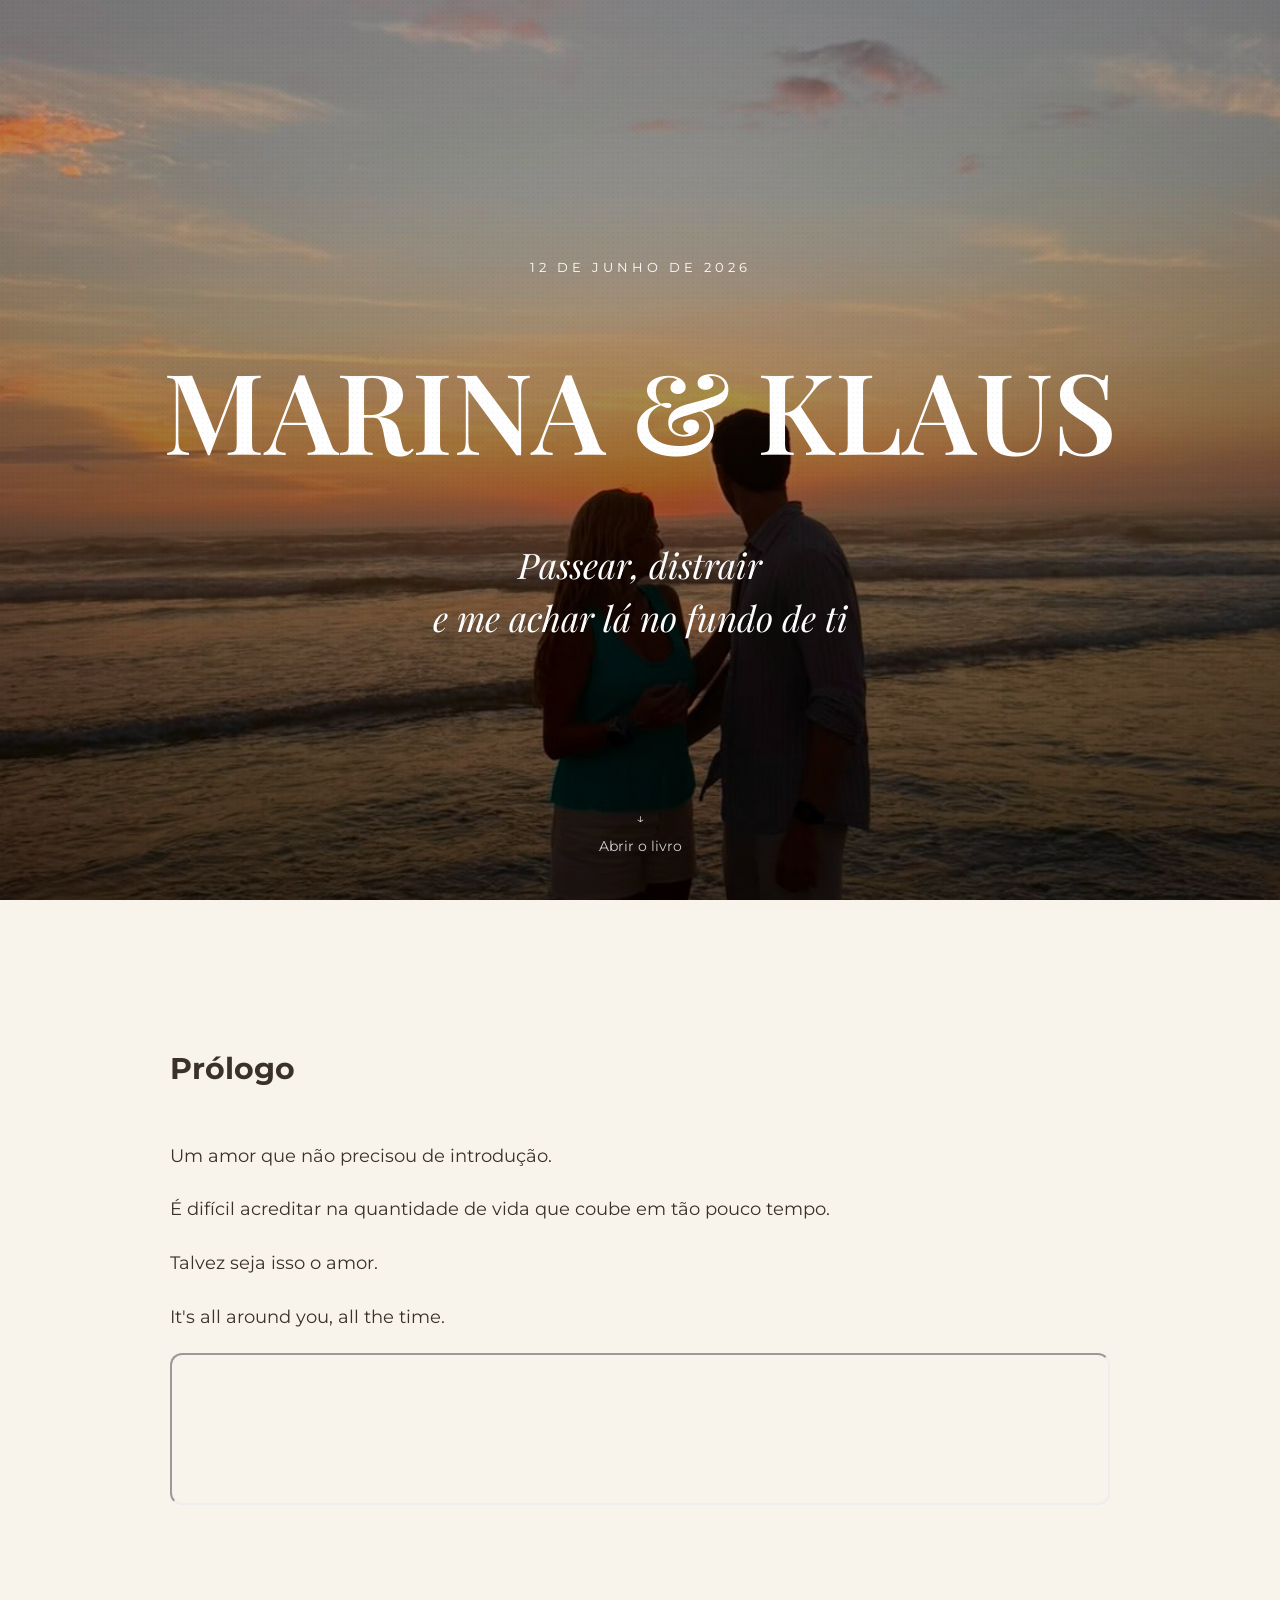
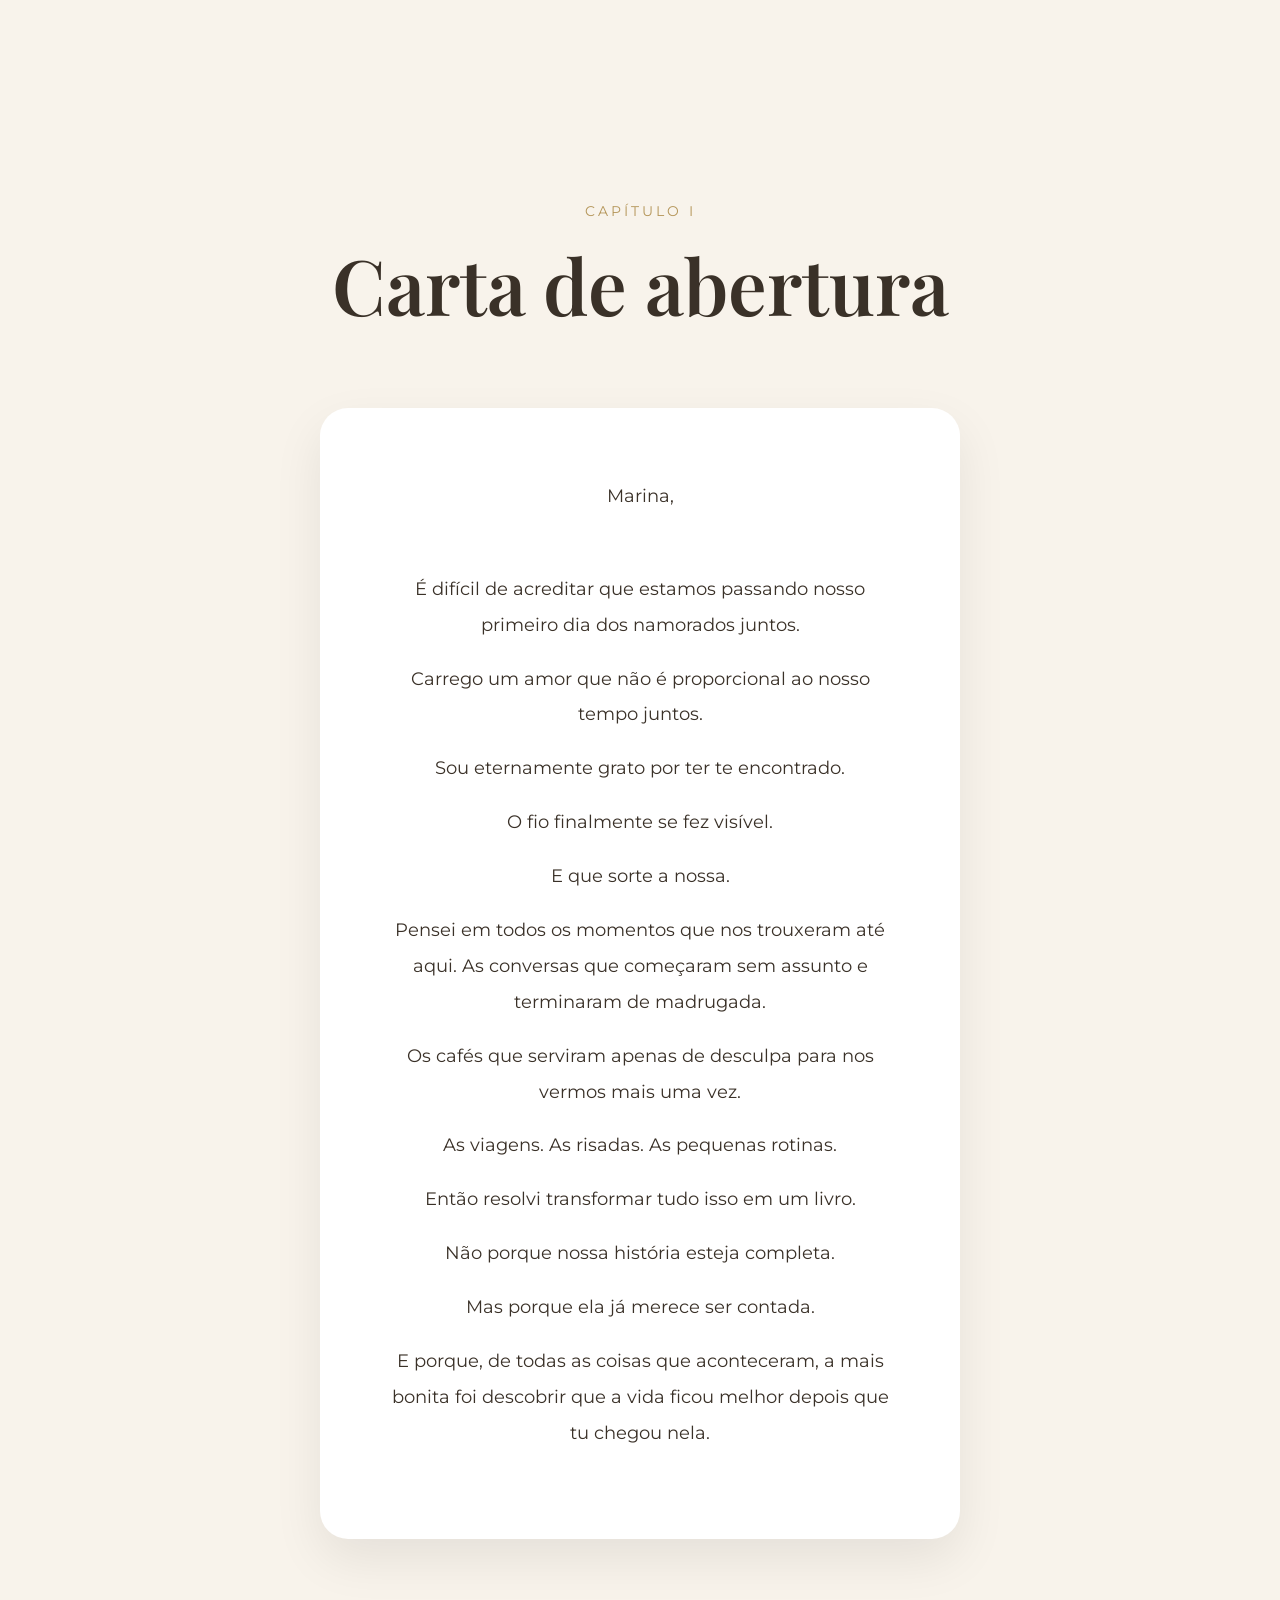
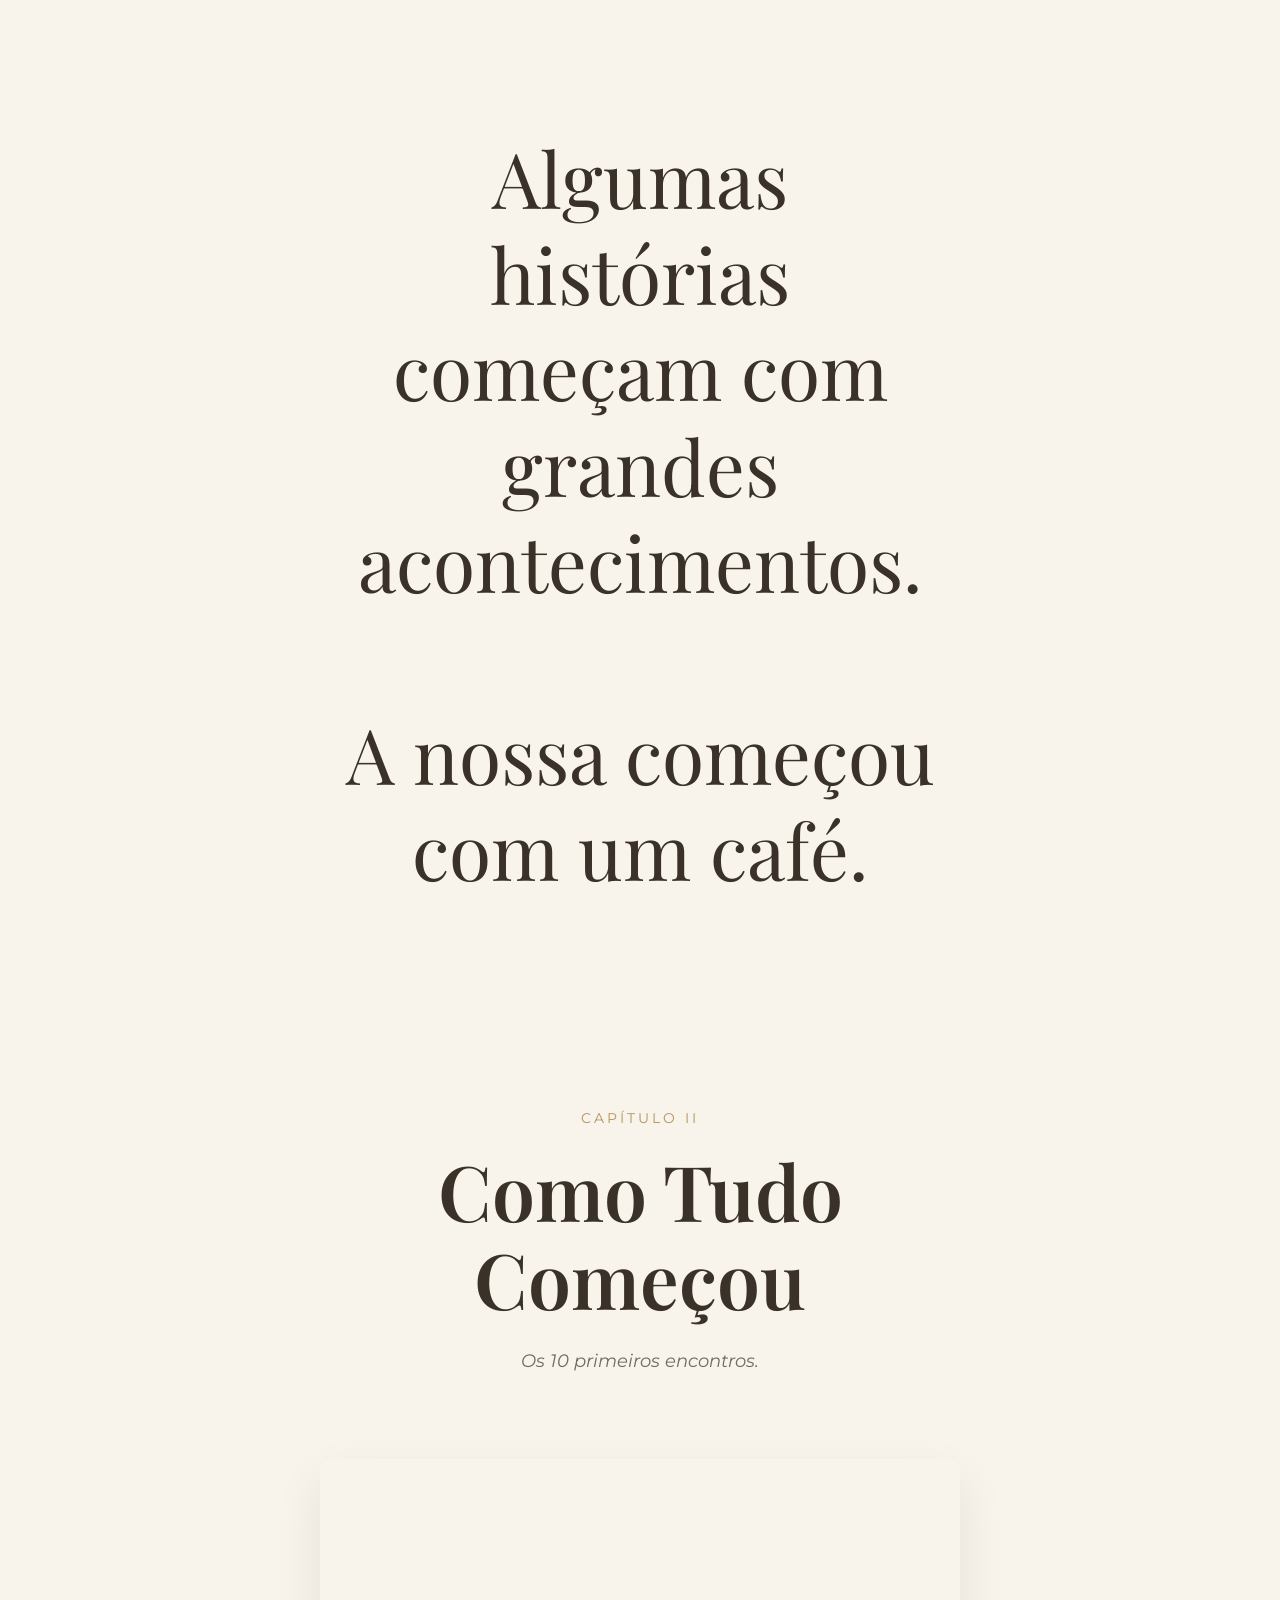
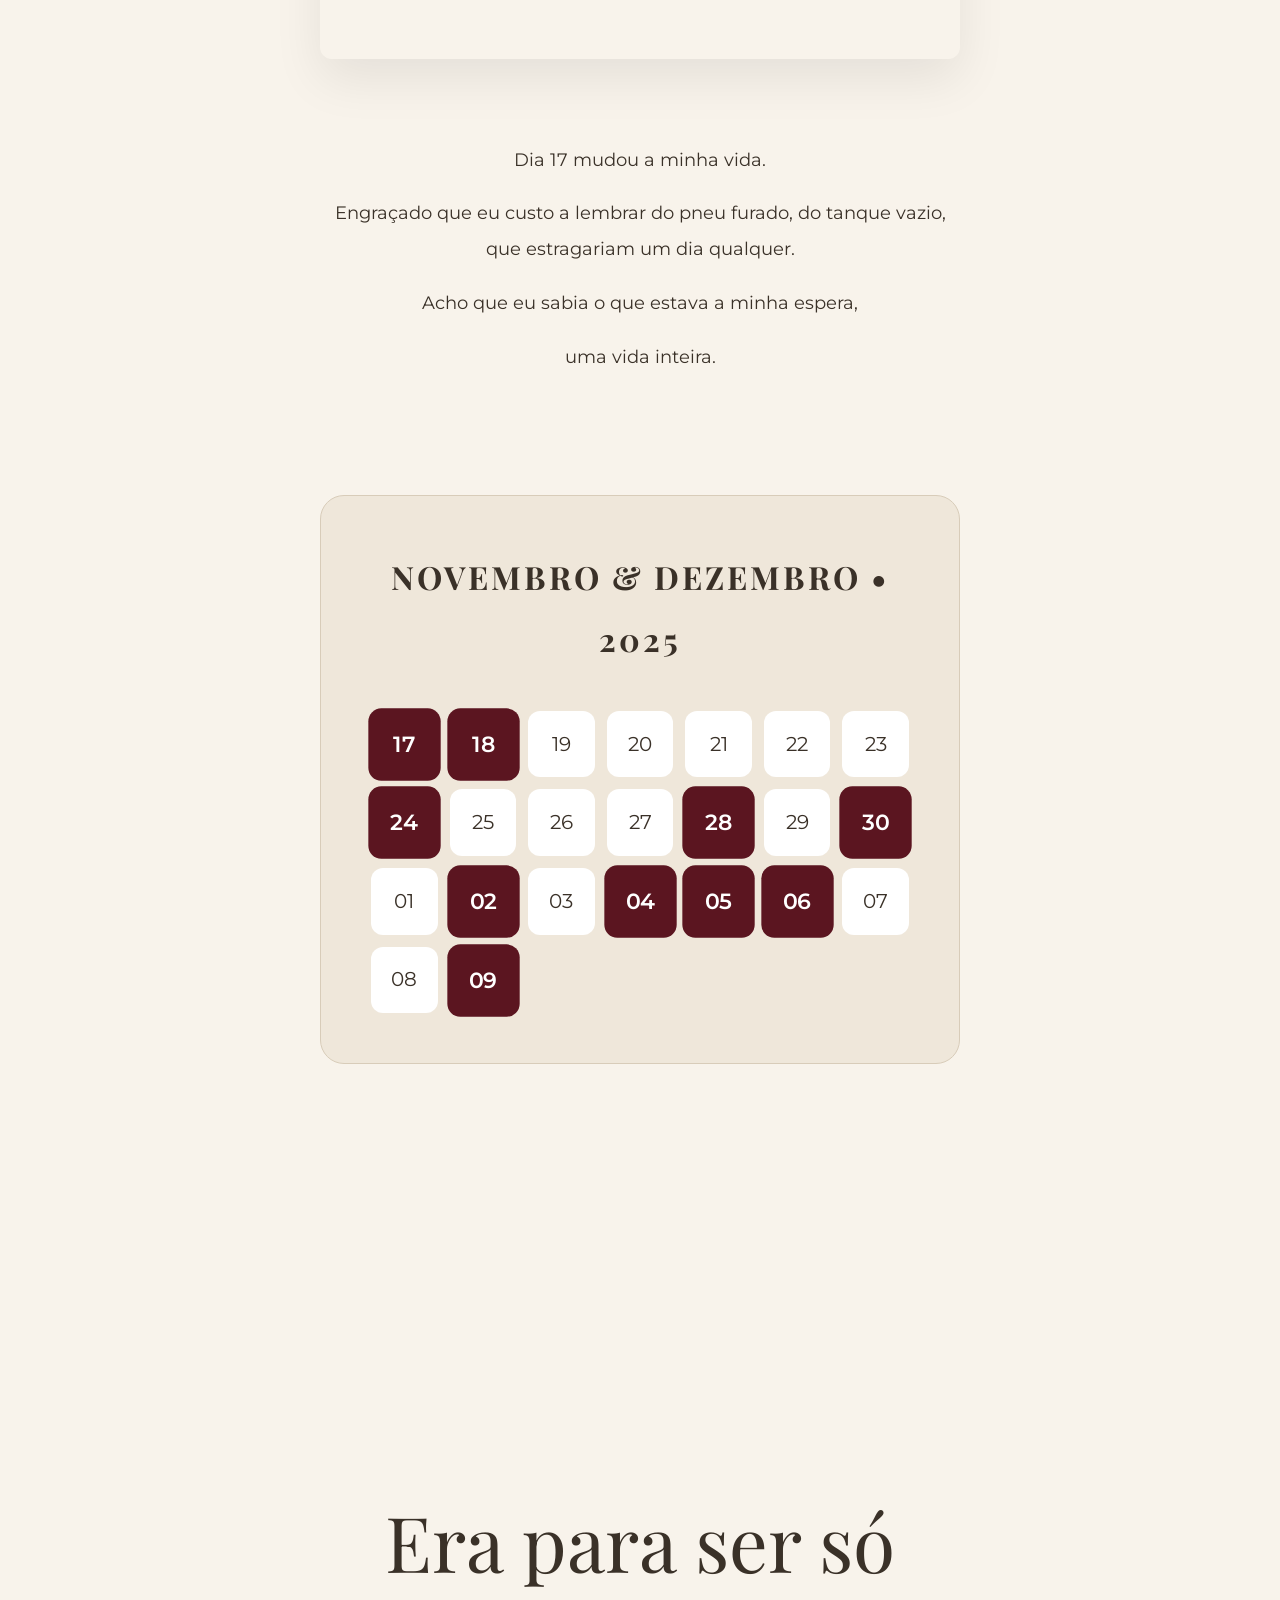
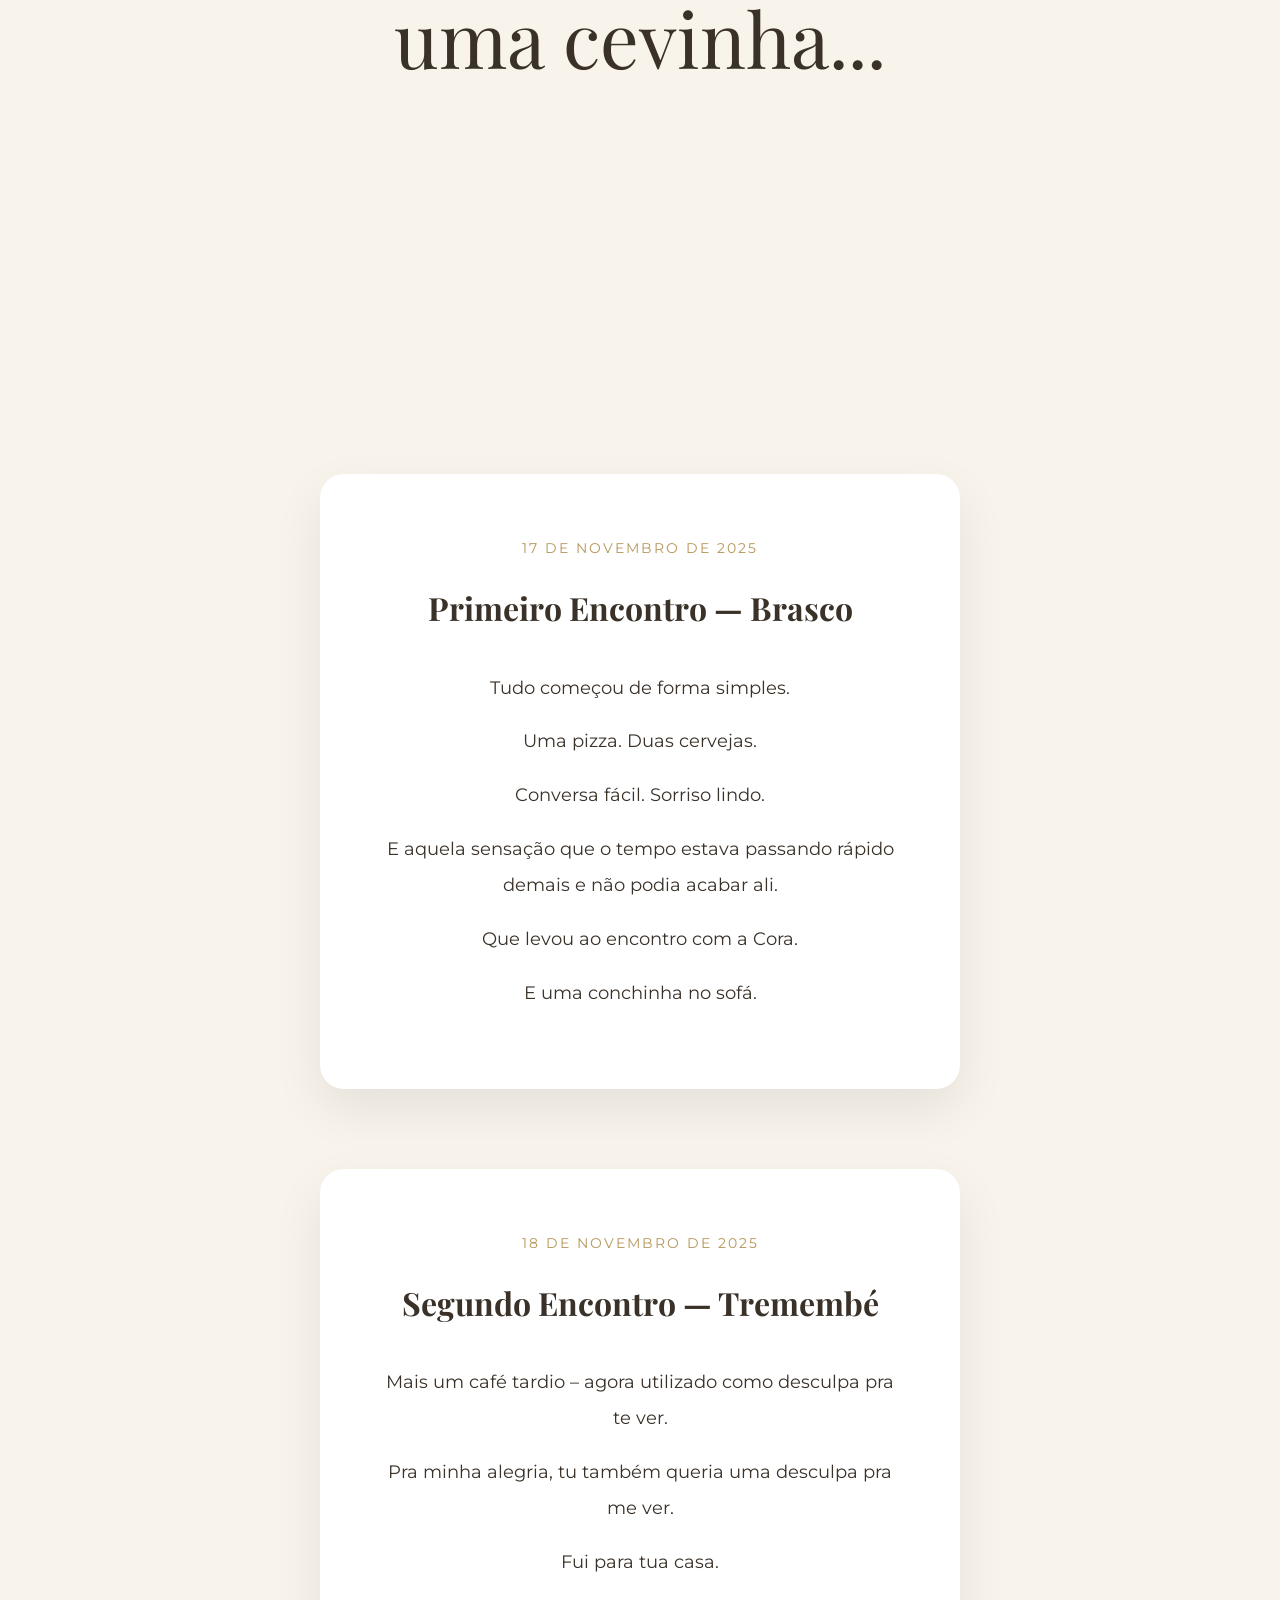
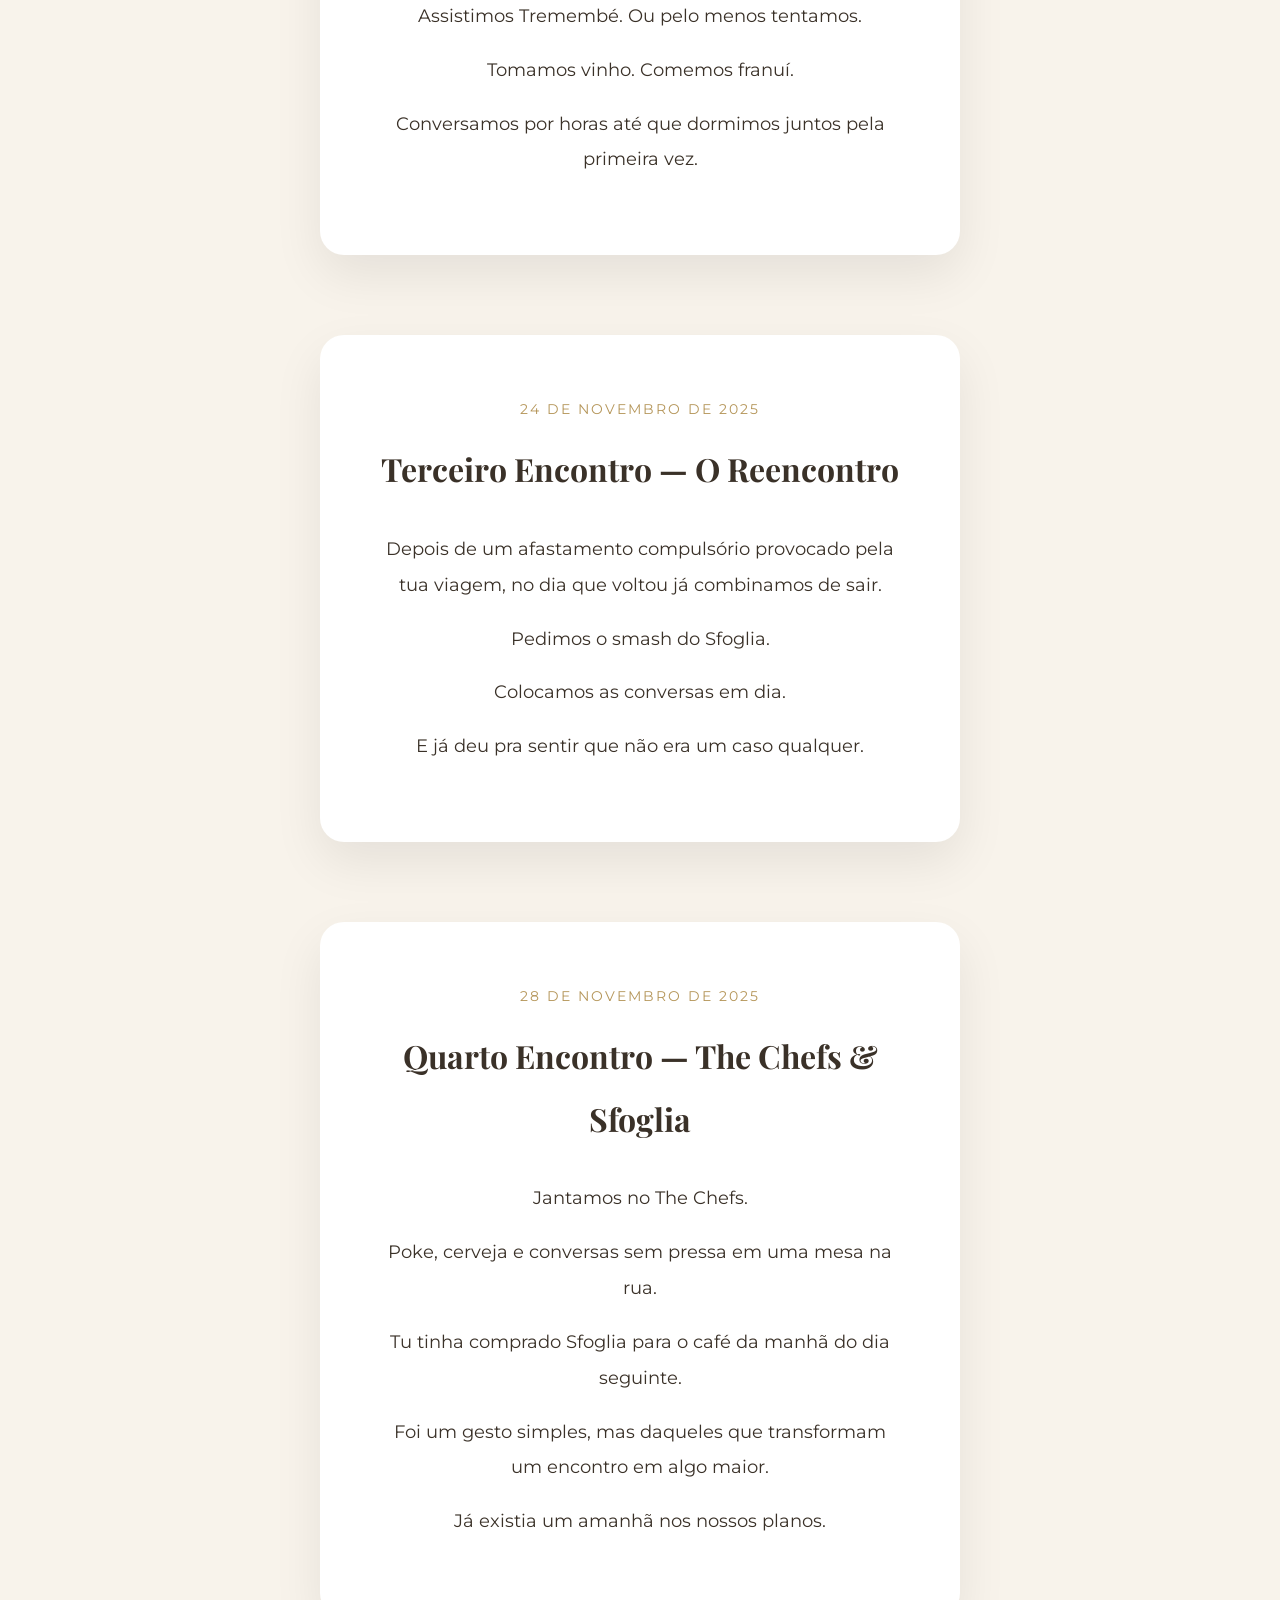
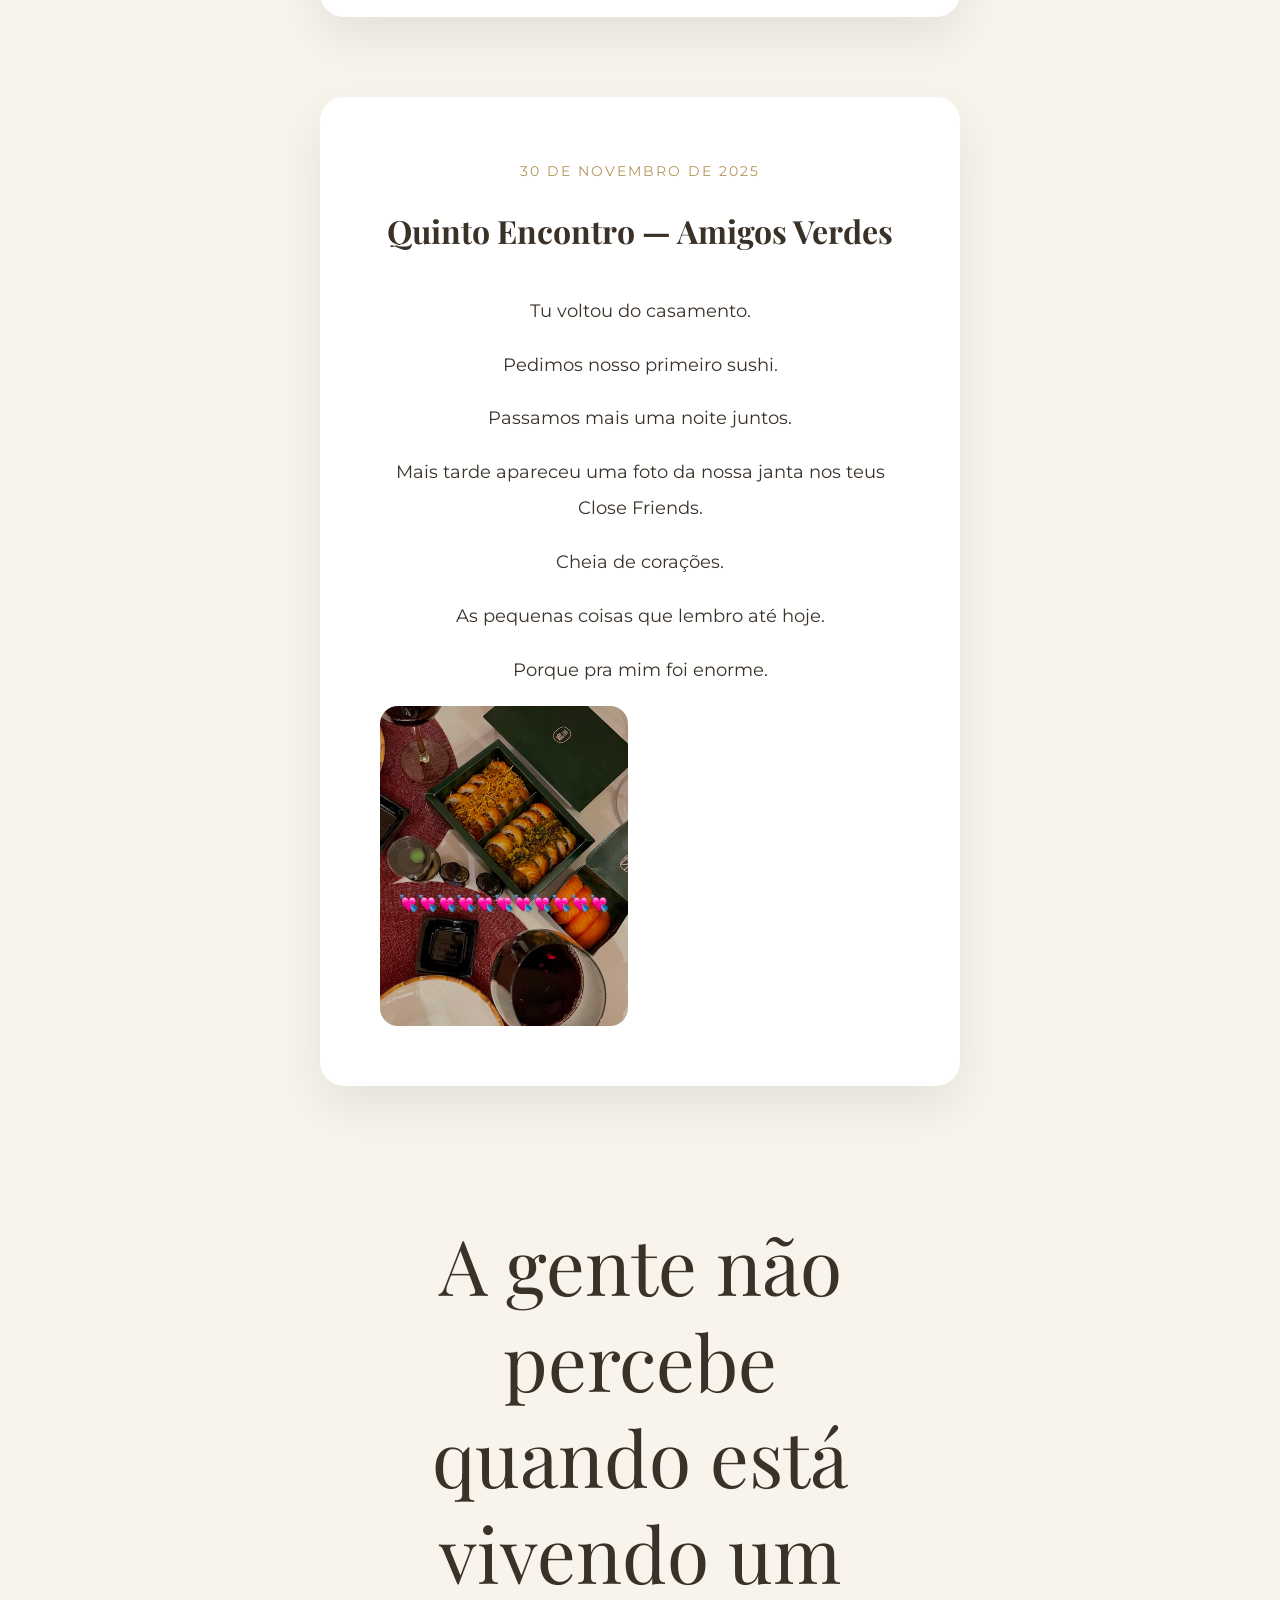
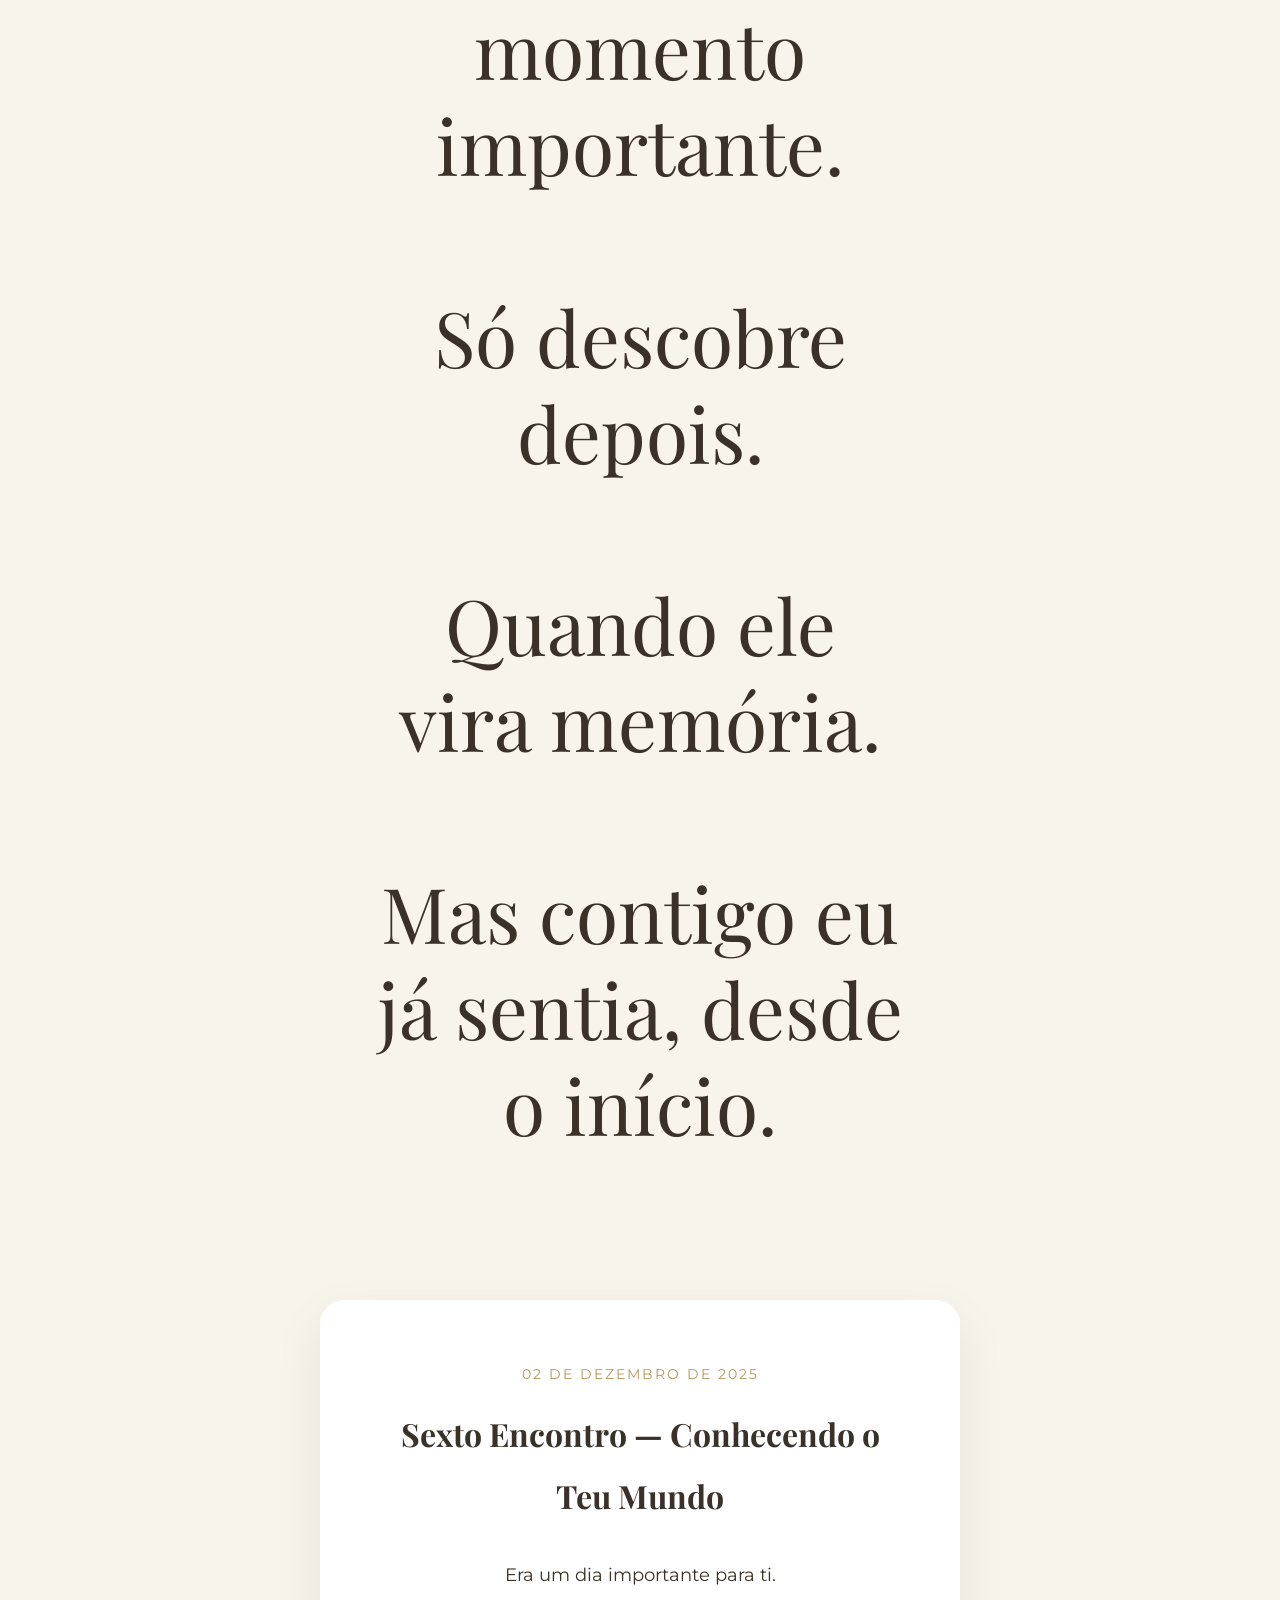
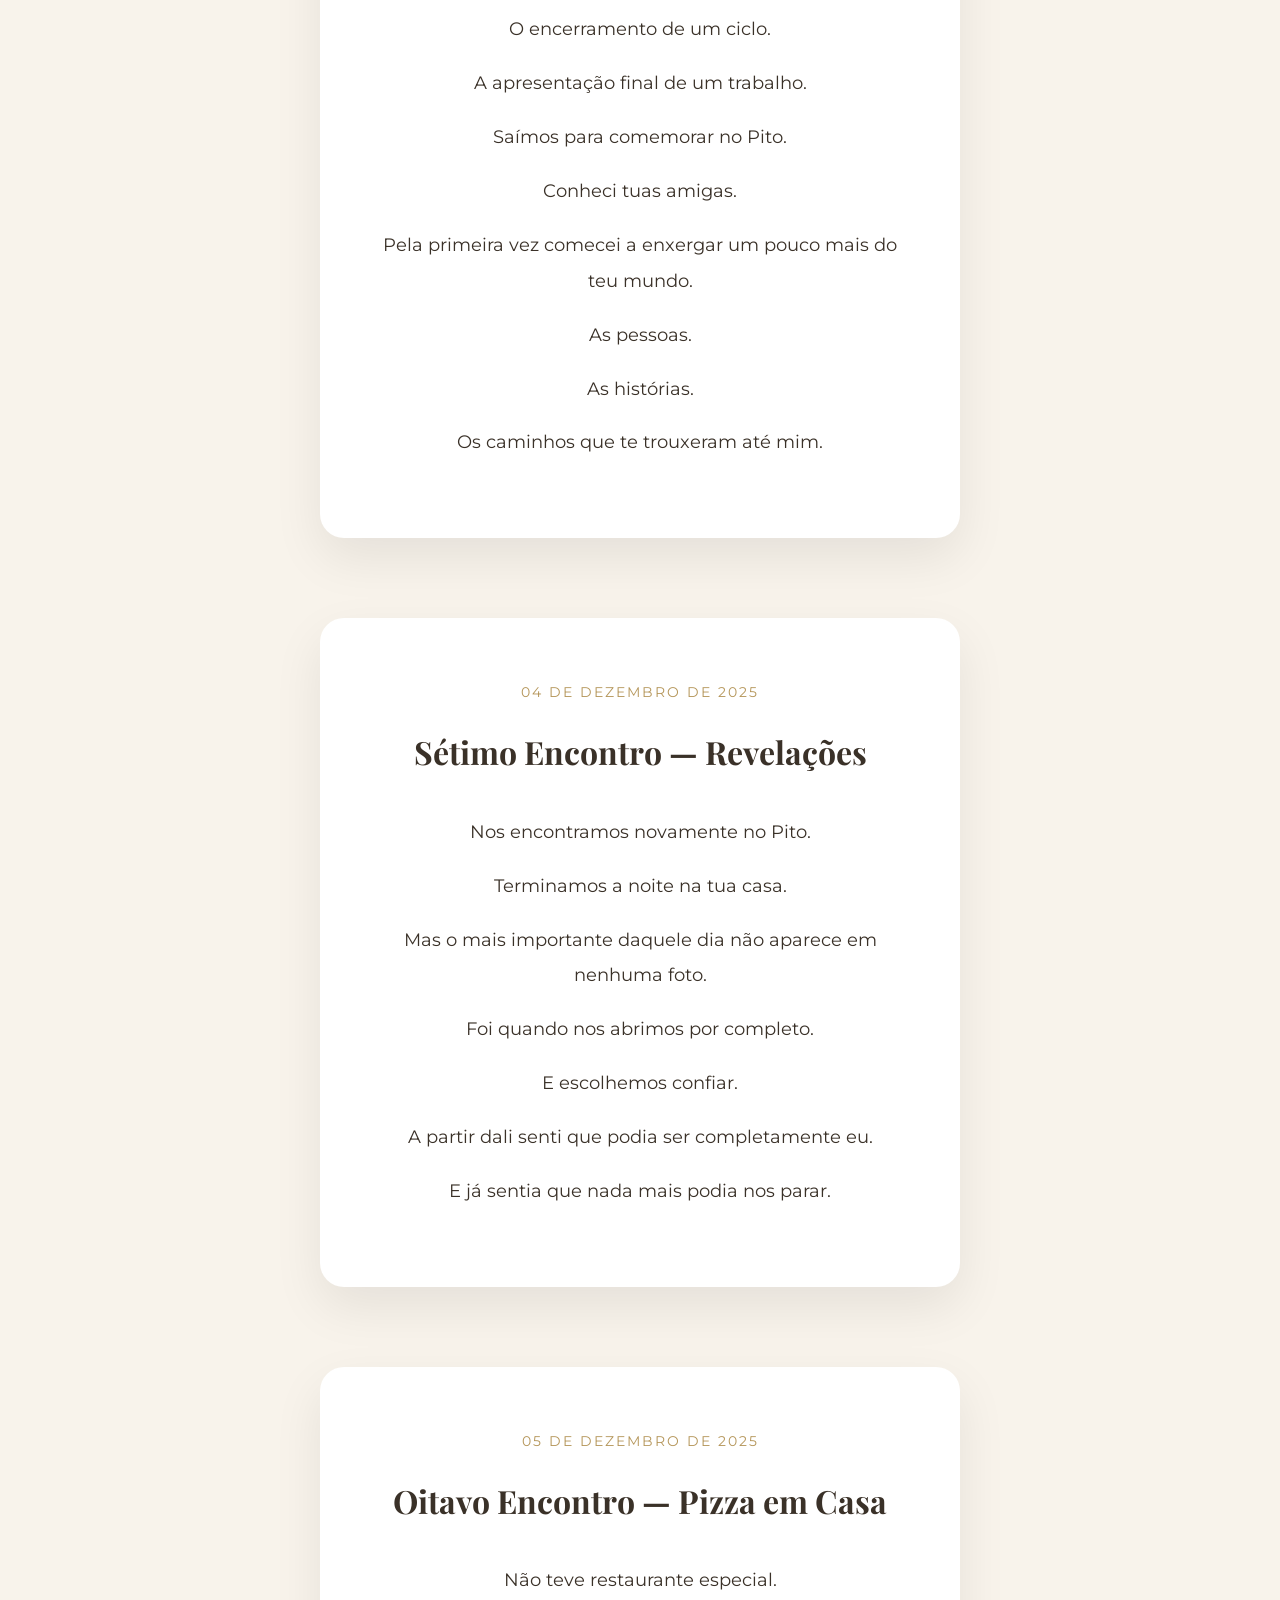
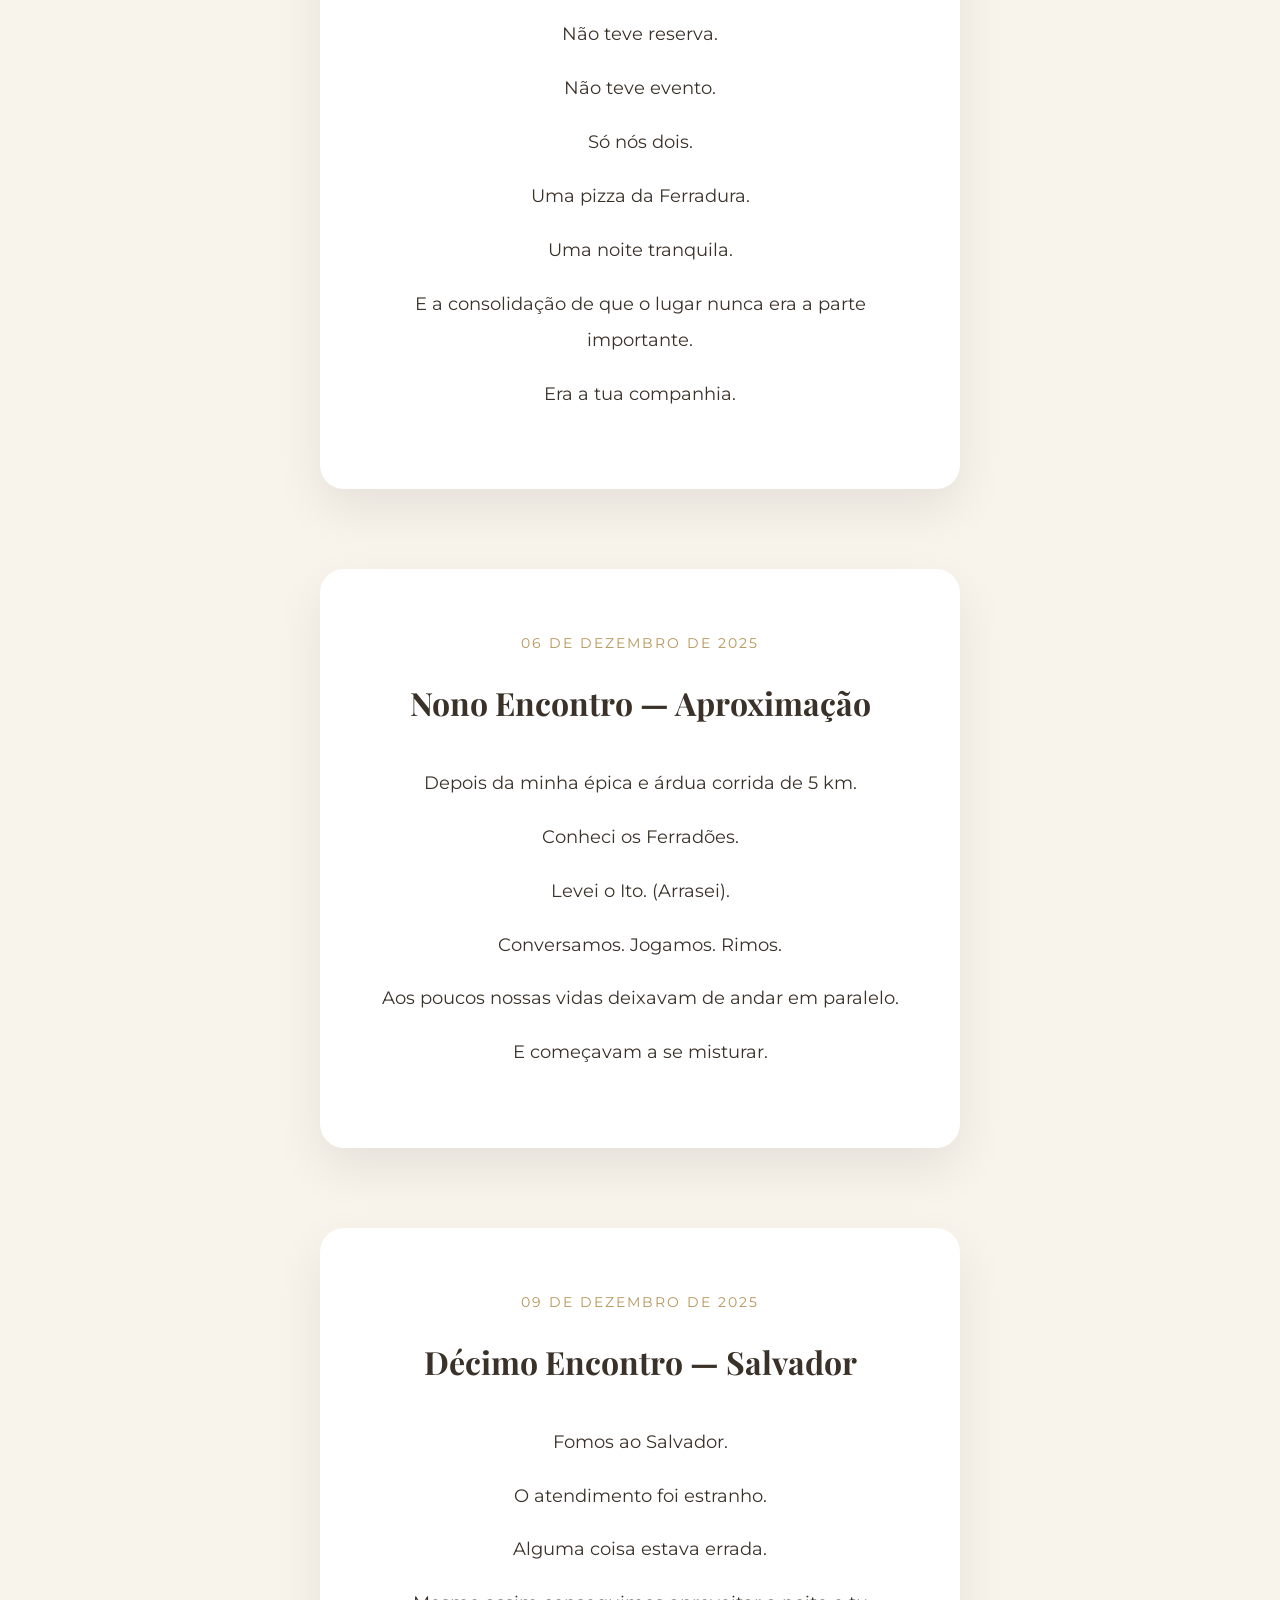
==== commit 6c5b9309: "Update index.html" ====
--- a/index.html
+++ b/index.html
@@ -83,11 +83,22 @@
    
 </div>
 
+<iframe
+style="border-radius:12px"
+src="https://open.spotify.com/embed/track/0SLZG7SUw2CmSjuZJWJu5S"
+width="100%"
+height="152">
+</iframe>
+
+</div>
+   
 </section>
 
 <!-- ===================================== -->
 <!-- CAPÍTULO I -->
 <!-- ===================================== -->
+
+<div class="chapter-soundtrack">
 
 <section class="chapter" id="cap1">
 
@@ -122,7 +133,7 @@
 </p>
 
 <p>
-O fio finalimente se fez visível.
+O fio finalmente se fez visível.
 </p>
    
 <p>
@@ -776,31 +787,17 @@
 <!-- FECHAMENTO CAPÍTULO II -->
 <!-- ===================================== -->
 
-<section class="chapter-ending">
+<section class="quote-page">
 
 <blockquote>
 Era para ser apenas um primeiro encontro.
-</blockquote>
-
-<blockquote>
+
 Depois viraram encontros.
-</blockquote>
-
-<blockquote>
+
 Depois virou rotina.
-</blockquote>
-
-<blockquote>
+
 Depois virou amor.
 </blockquote>
-
-</section>
-
-<!-- ===================================== -->
-<!-- TRANSIÇÃO -->
-<!-- ===================================== -->
-
-<section class="quote-page">
 
 <blockquote>
 
@@ -861,11 +858,51 @@
 <img src="fotos/primeira-foto-juntos.jpeg">
 <span>Primeira foto juntos</span>
 </div>
+
+<div class="polaroid">
+<img src="fotos/carnatal.jpg">
+<span>Primeiro Carnatal</span>
+</div>
+
+<div class="polaroid">
+<img src="fotos/xangrila.jpg">
+<span>Primeiro Ano Novo</span>
+</div>
    
 <div class="polaroid">
 <img src="fotos/viagem-sp1.jpg">
 <span>Primeira viagem</span>
 </div>
+   
+<div class="polaroid">
+<img src="fotos/primeira-flores.jpeg">
+<span>Primeiro aniversário da Nina</span>
+</div>
+
+<div class="polaroid">
+<img src="fotos/gremio.jpg">
+<span>Primeiro jogo do Grêmio</span>
+</div>
+
+<div class="polaroid">
+<img src="fotos/aniversario2.jpg">
+<span>Primeiro aniversário do Klaus</span>
+</div>
+   
+<div class="polaroid">
+<img src="fotos/primeiro-aviao.jpeg">
+<span>Primeiro avião</span>
+</div>
+
+<div class="polaroid">
+<img src="fotos/pedido-de-namoro.jpeg">
+<span>Pedido de namoro</span>
+</div>
+
+<div class="polaroid">
+<img src="fotos/pedido-de-namoro-comida.jpeg">
+<span>A noite do pedido</span>
+</div>
 
 <div class="polaroid">
 <img src="fotos/primeiro-cinema.jpeg">
@@ -873,44 +910,8 @@
 </div>
 
 <div class="polaroid">
-<img src="fotos/primeiro-aviao.jpeg">
-<span>Primeiro avião</span>
-</div>
-
-<div class="polaroid">
 <img src="fotos/bento-1.jpg">
 <span>Primeiro casamento</span>
-</div>
-
-
-<div class="polaroid">
-<img src="fotos/primeira-flores.jpeg">
-<span>Primeiro aniversário da Marina</span>
-</div>
-
-   <div class="polaroid">
-<img src="fotos/aniversario2.jpg">
-<span>Primeiro aniversário do Klaus</span>
-</div>
-
-<div class="polaroid">
-<img src="fotos/carnatal.jpg">
-<span>Primeiro Carnatal</span>
-</div>
-
-<div class="polaroid">
-<img src="fotos/xangrila.jpg">
-<span>Primeiro Ano Novo</span>
-</div>
-
-<div class="polaroid">
-<img src="fotos/pedido-de-namoro.jpeg">
-<span>Pedido de namoro</span>
-</div>
-
-<div class="polaroid">
-<img src="fotos/pedido-de-namoro-comida.jpeg">
-<span>A noite do pedido</span>
 </div>
 
 </div>
@@ -1017,7 +1018,7 @@
 style="border-radius:12px"
 src="https://open.spotify.com/embed/track/0SLZG7SUw2CmSjuZJWJu5S"
 width="100%"
-height="200">
+height="152">
 </iframe>
 
 </div>
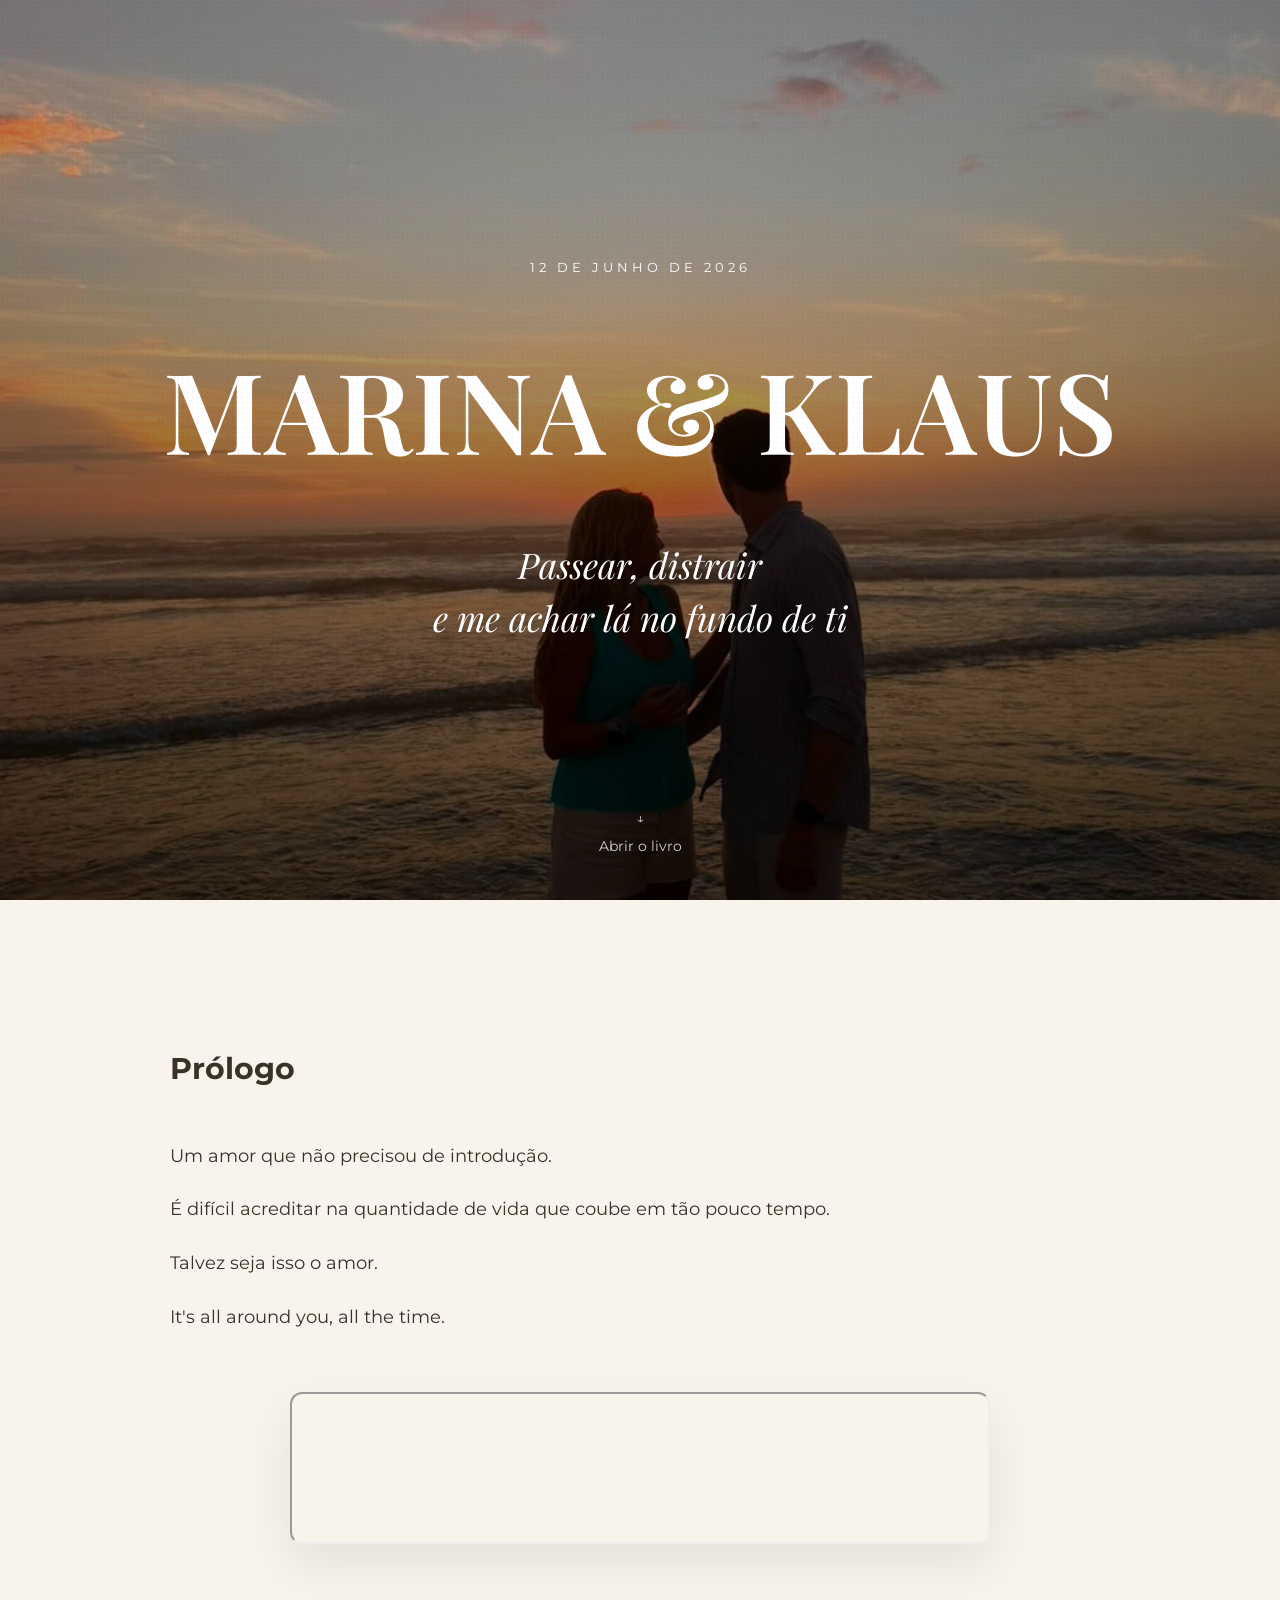
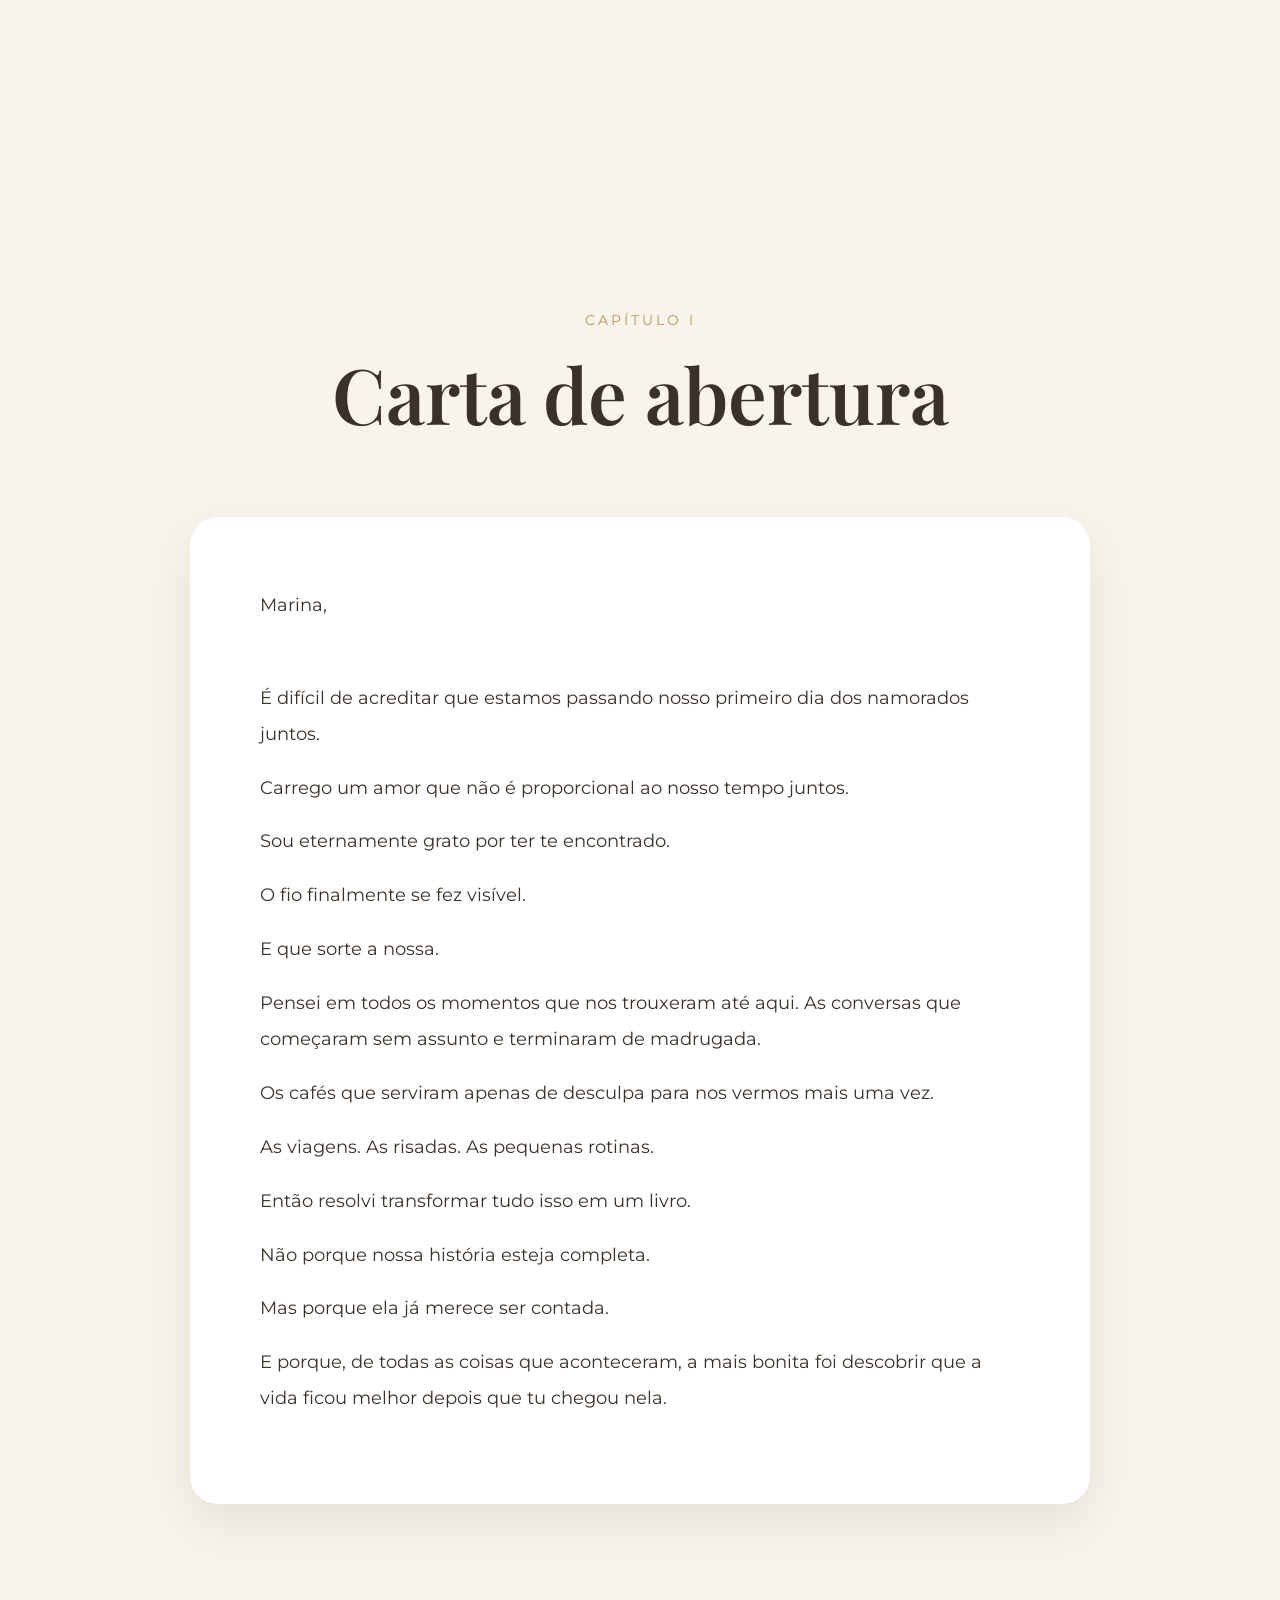
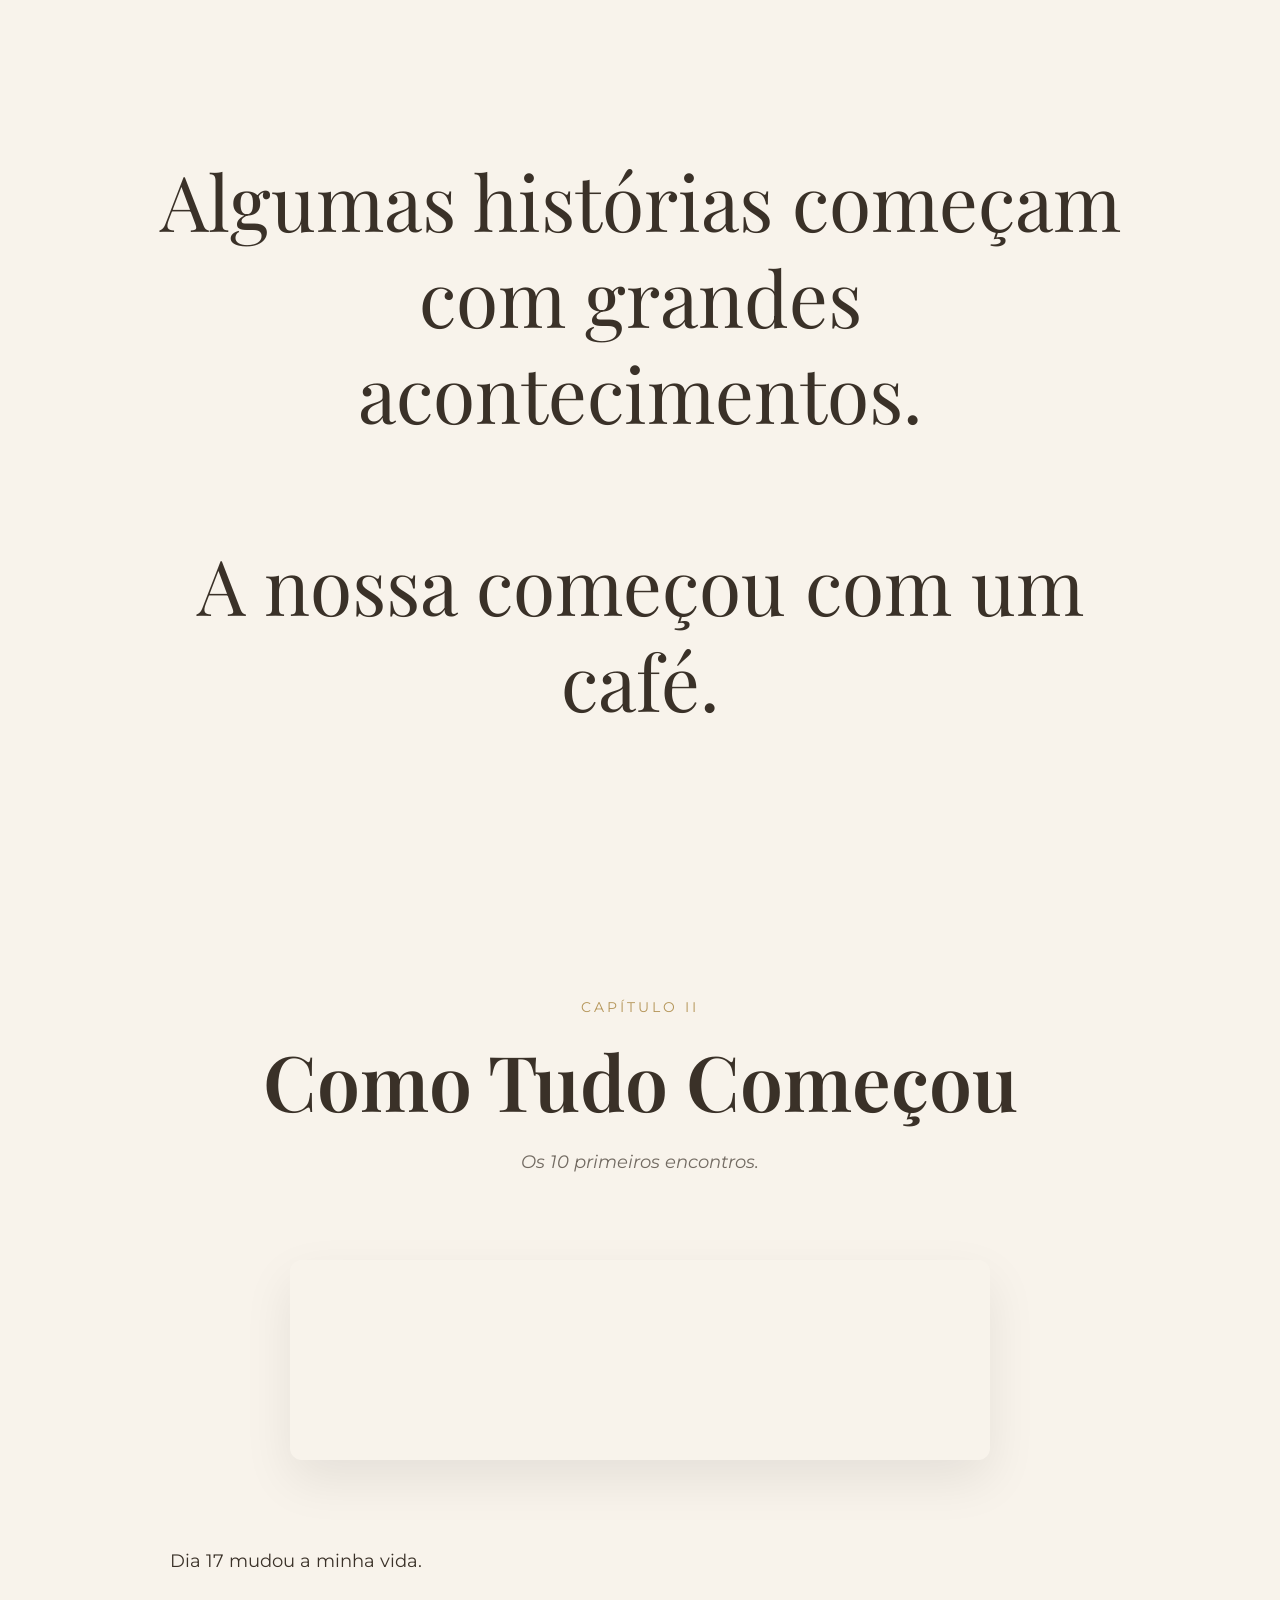
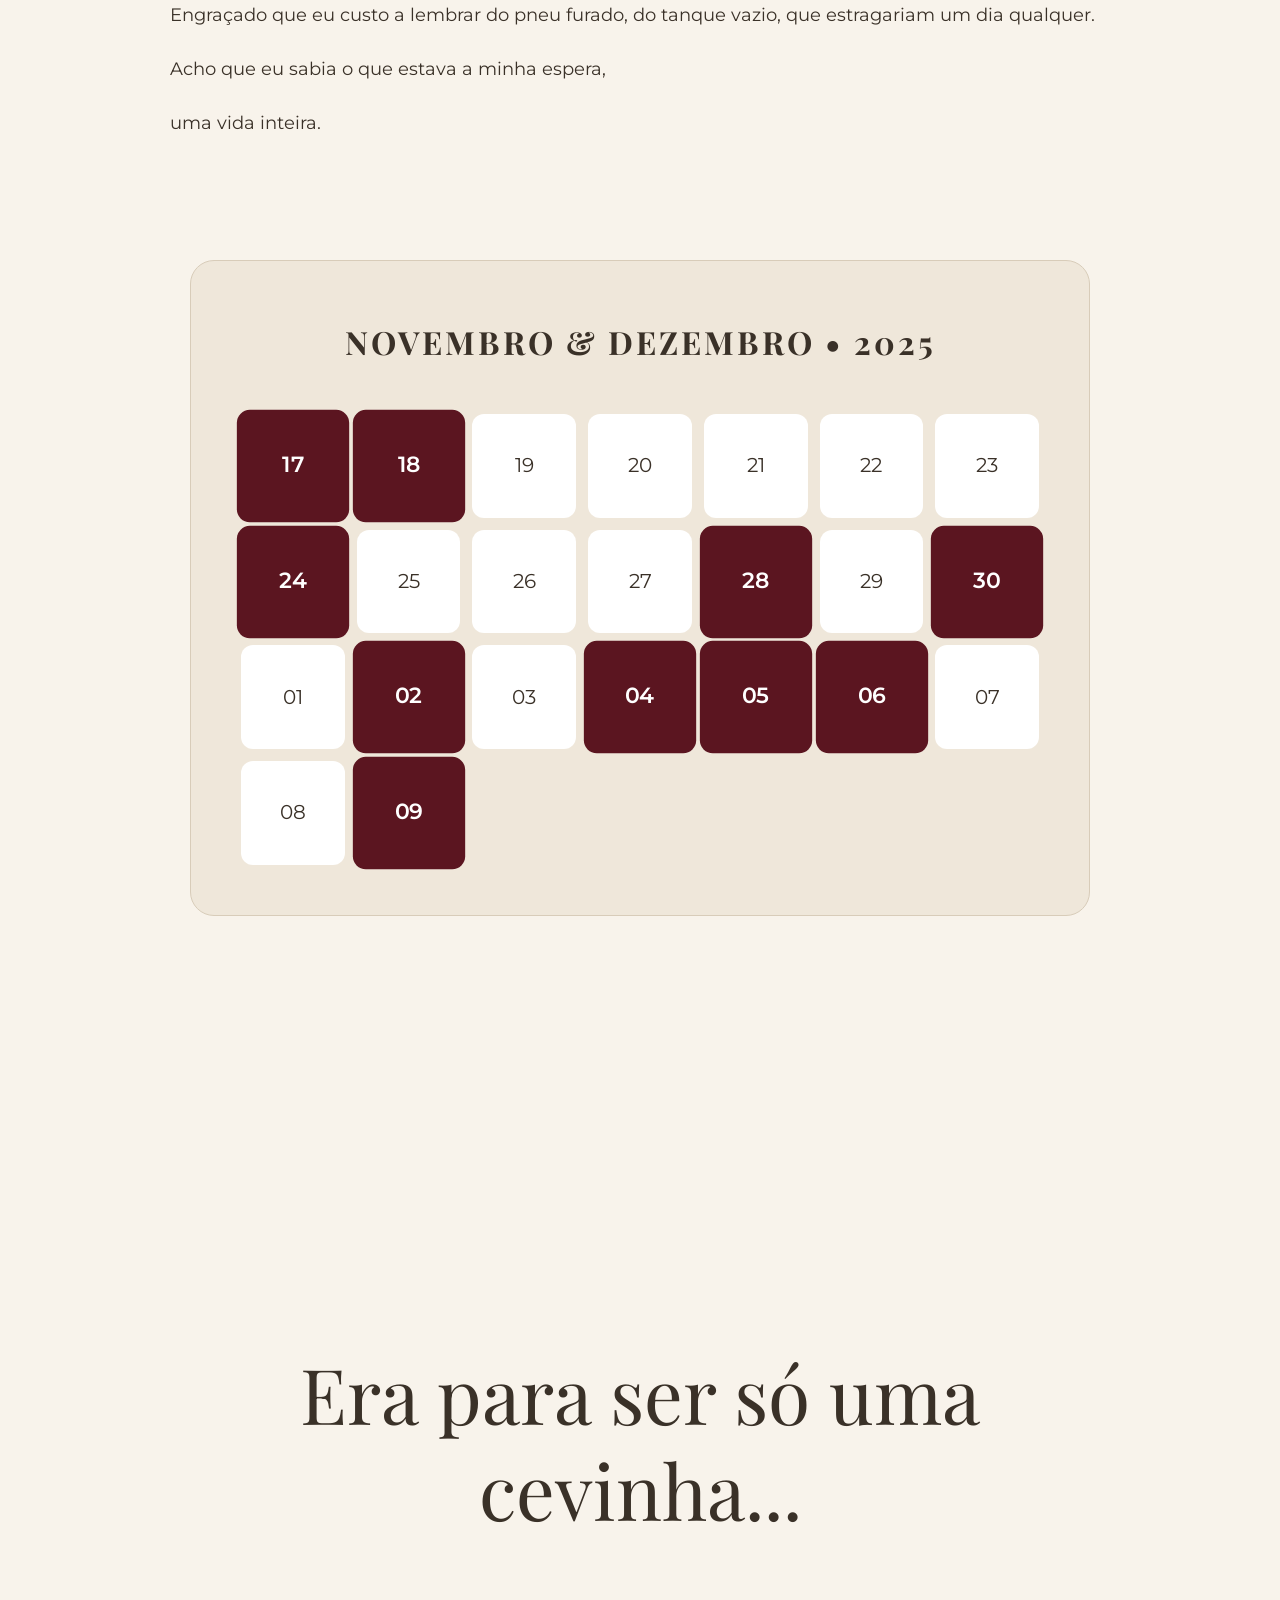
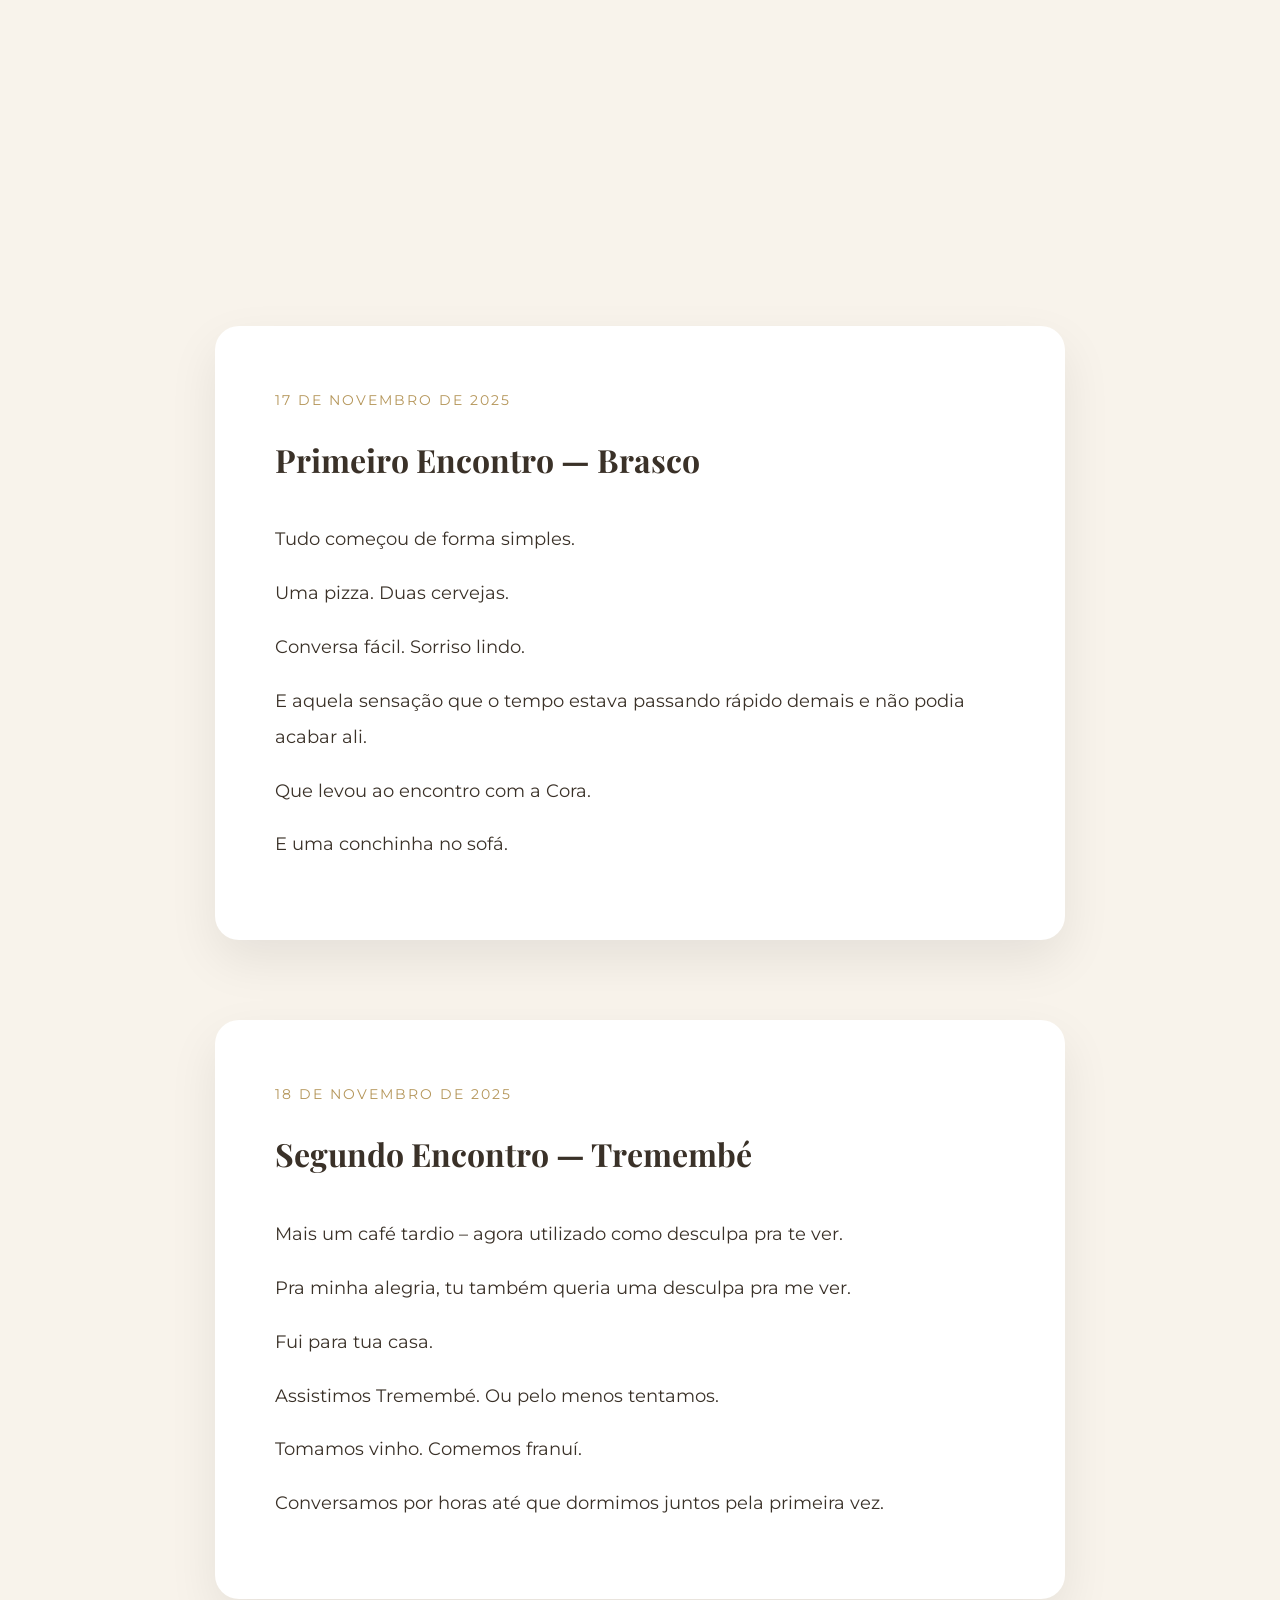
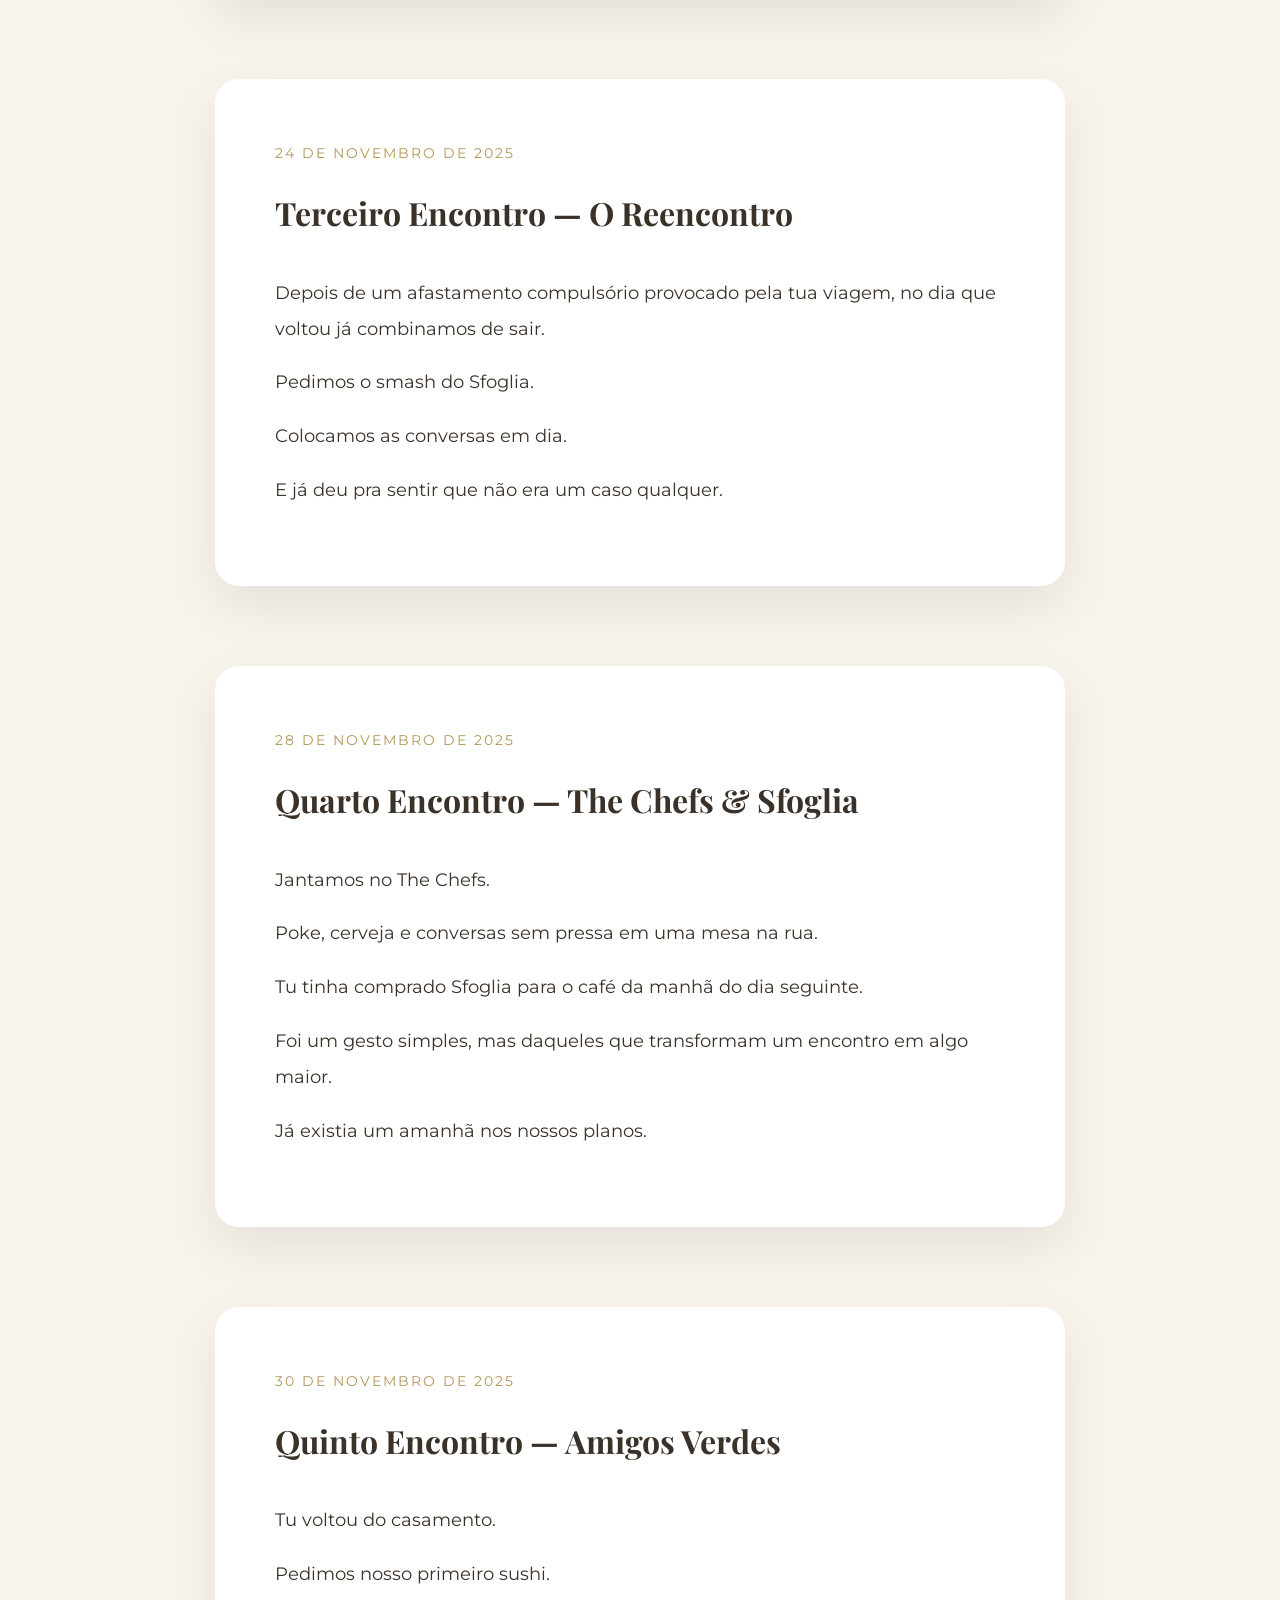
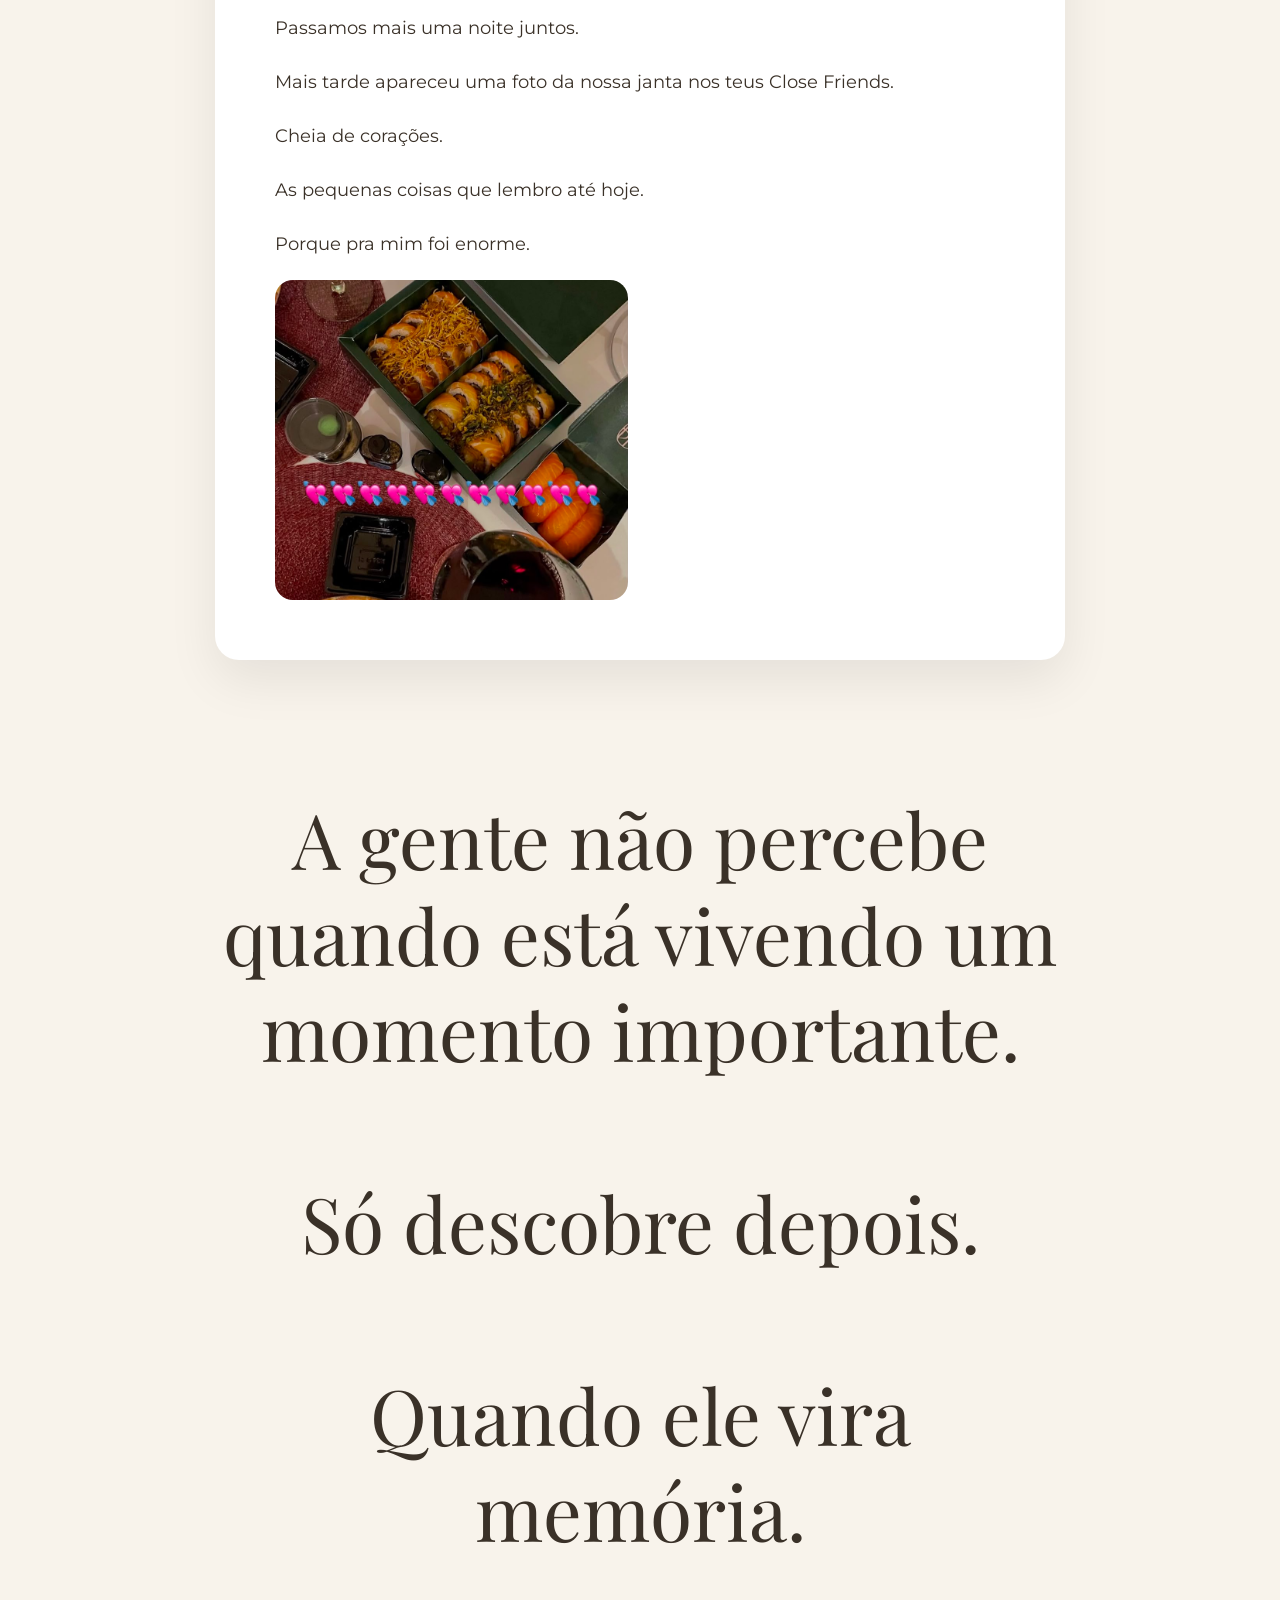
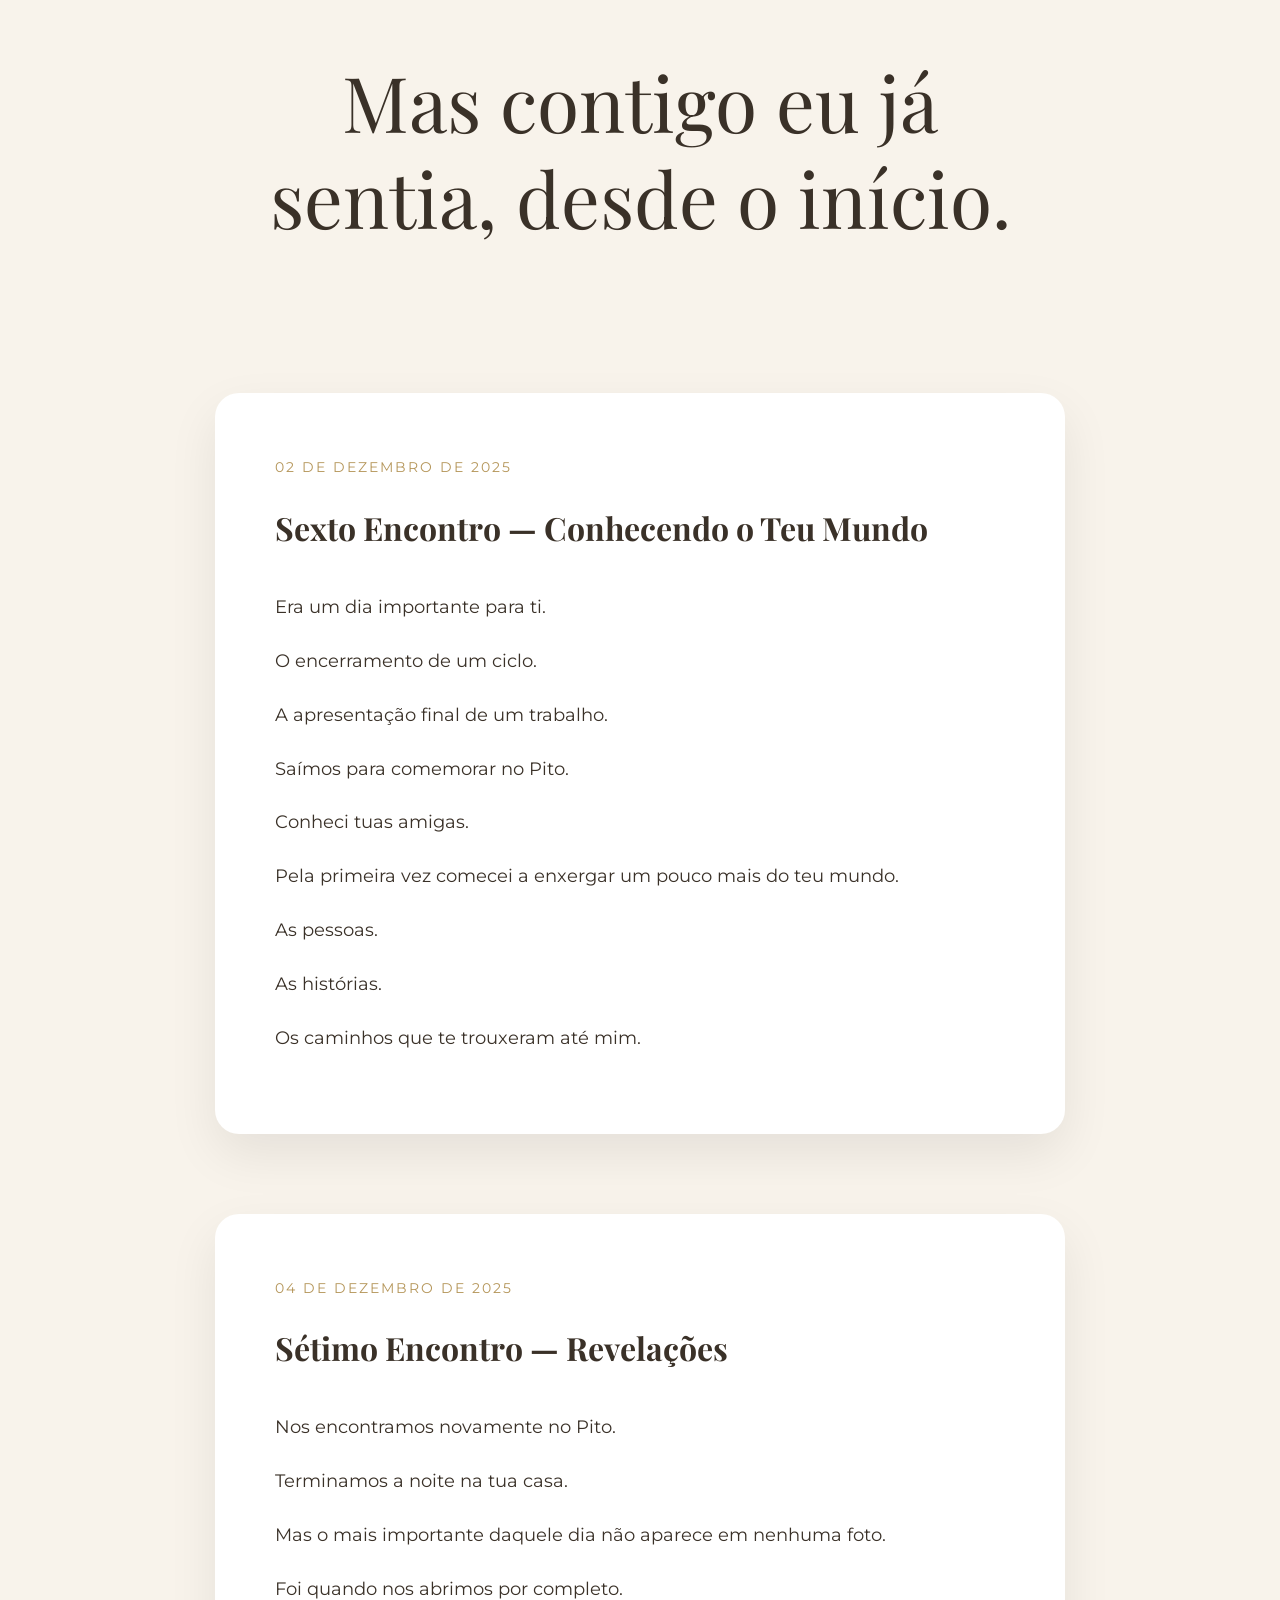
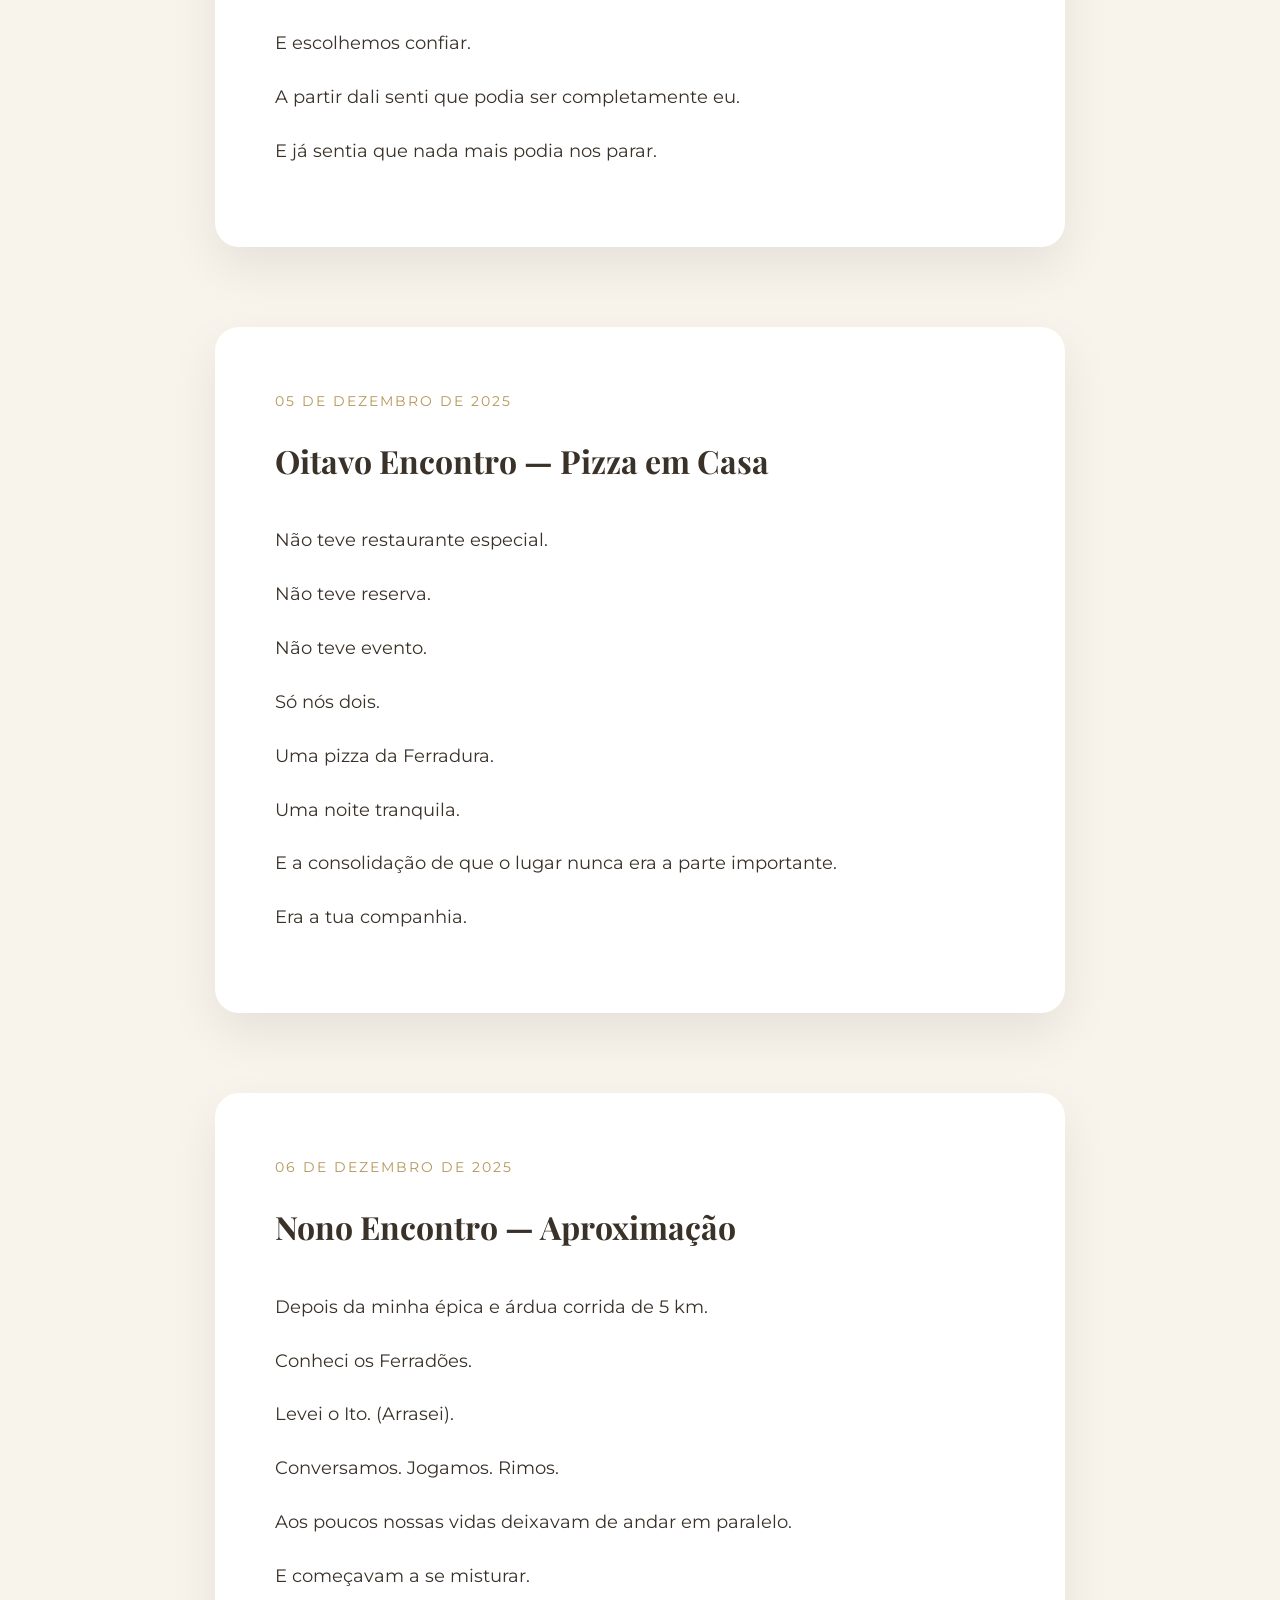
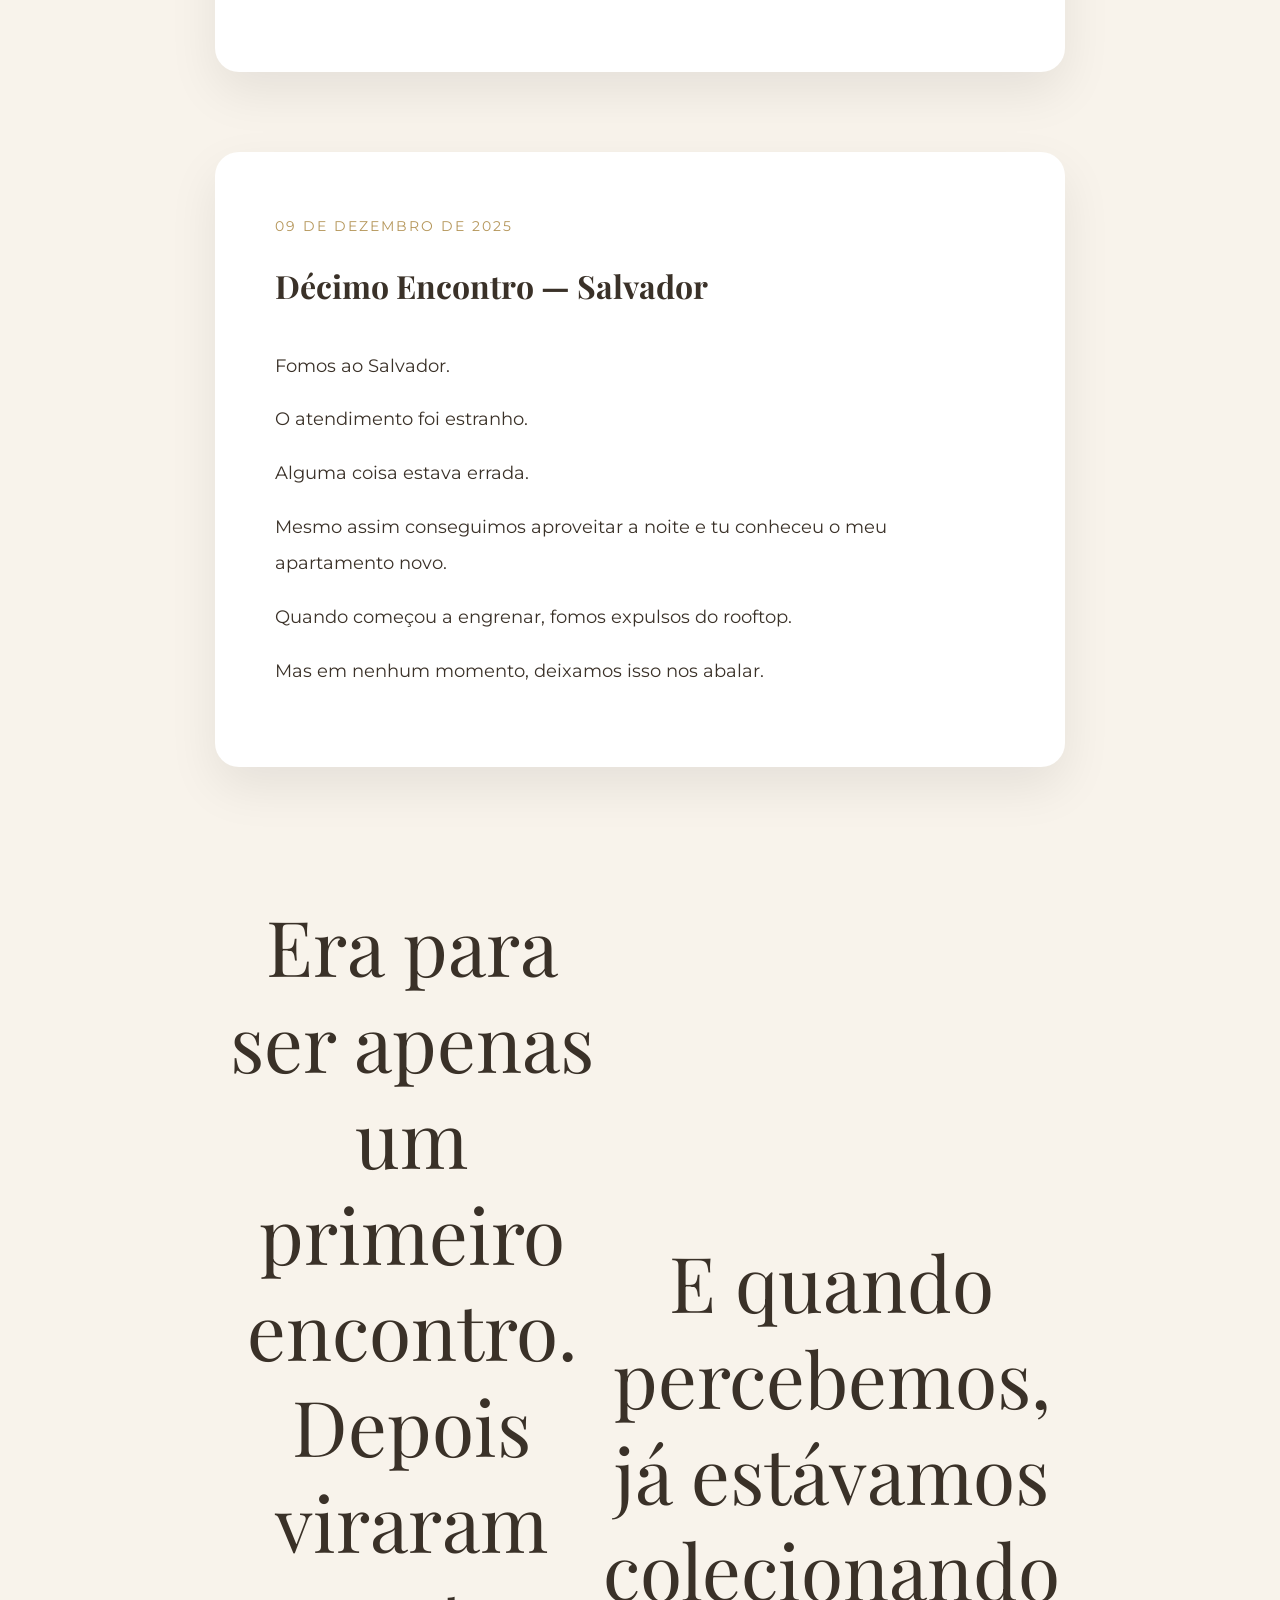
==== commit a8d6142d: "Update index.html" ====
--- a/index.html
+++ b/index.html
@@ -80,8 +80,12 @@
 It's all around you,
 all the time.
 </p>   
+
+<br>
    
 </div>
+
+<div class="chapter-soundtrack">
 
 <iframe
 style="border-radius:12px"
@@ -97,8 +101,6 @@
 <!-- ===================================== -->
 <!-- CAPÍTULO I -->
 <!-- ===================================== -->
-
-<div class="chapter-soundtrack">
 
 <section class="chapter" id="cap1">
 
@@ -1393,12 +1395,10 @@
 Te amo demais.
 </h2>
 
-<p>
-Isso não é um fim.
-</p>
-
-<p>
-É apenas o começo.
+<br>
+
+<p>
+E isso é apenas o começo.
 </p>
   
 </div>
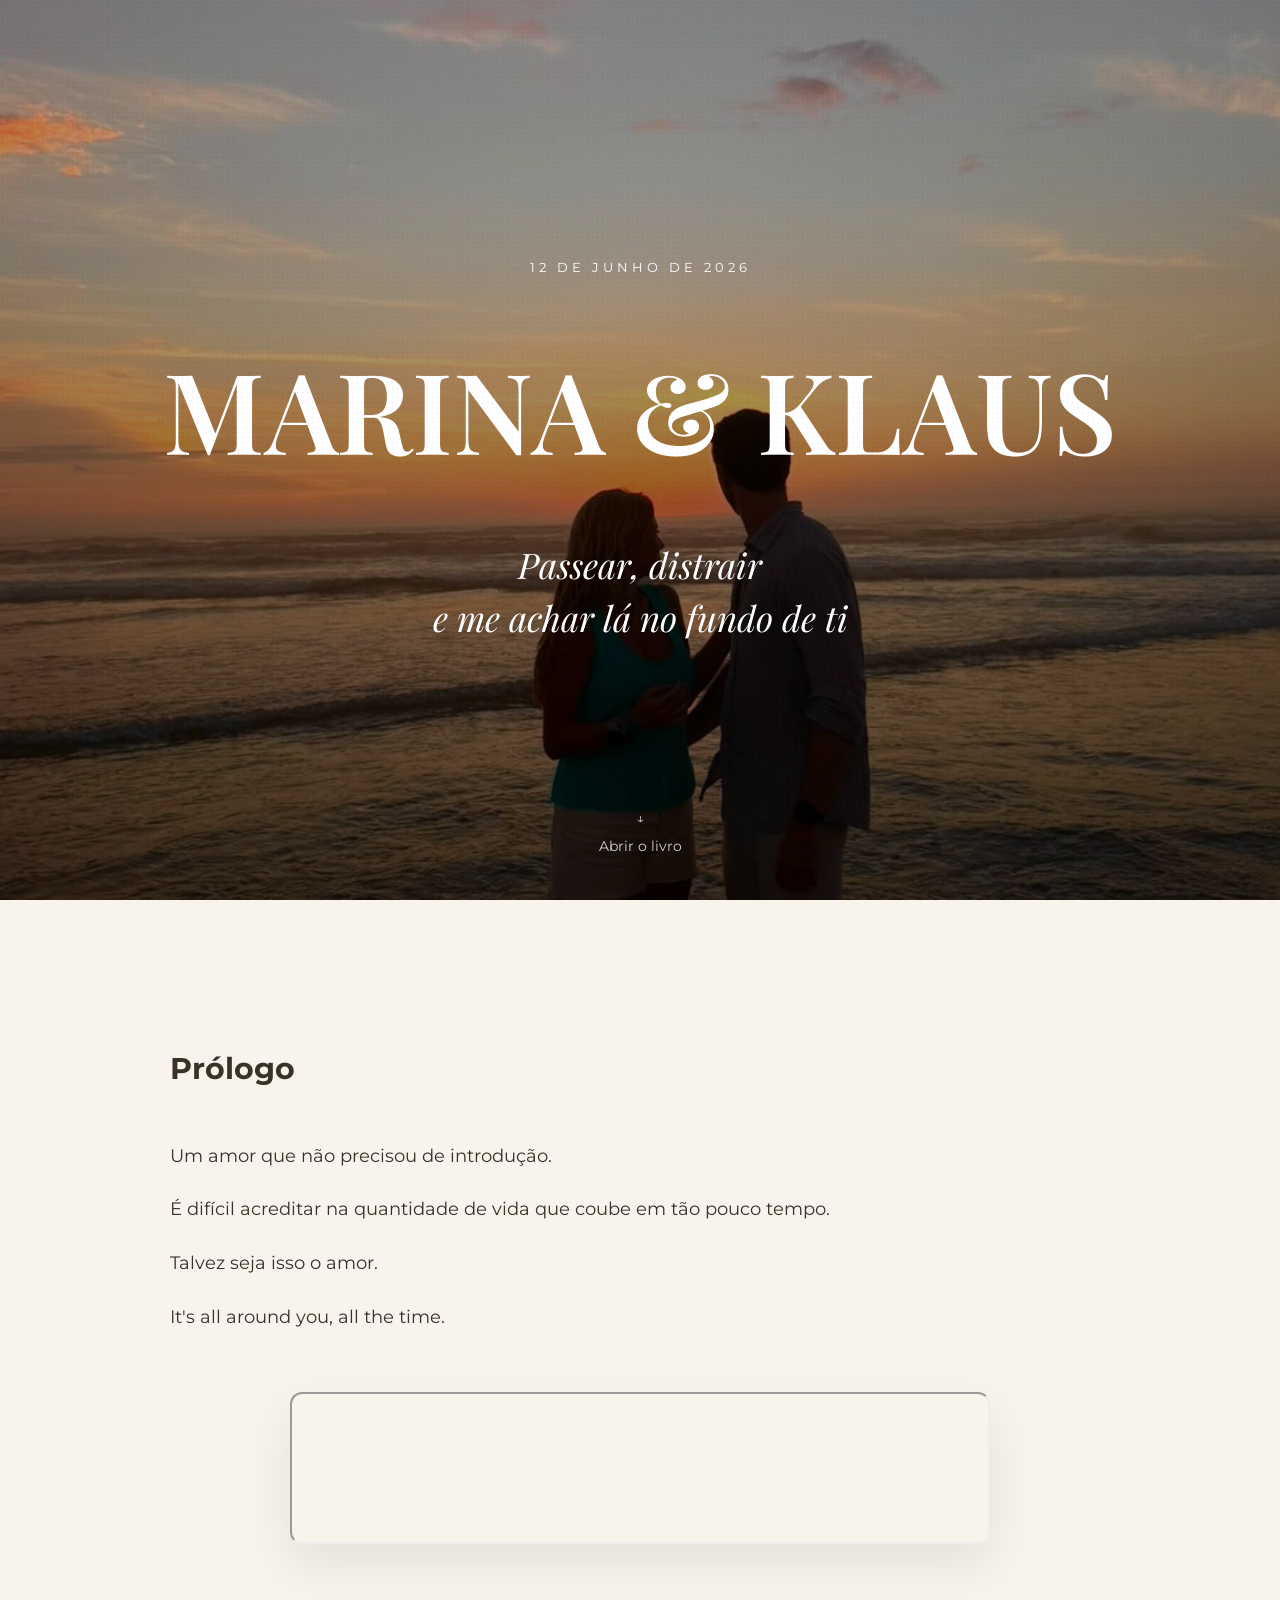
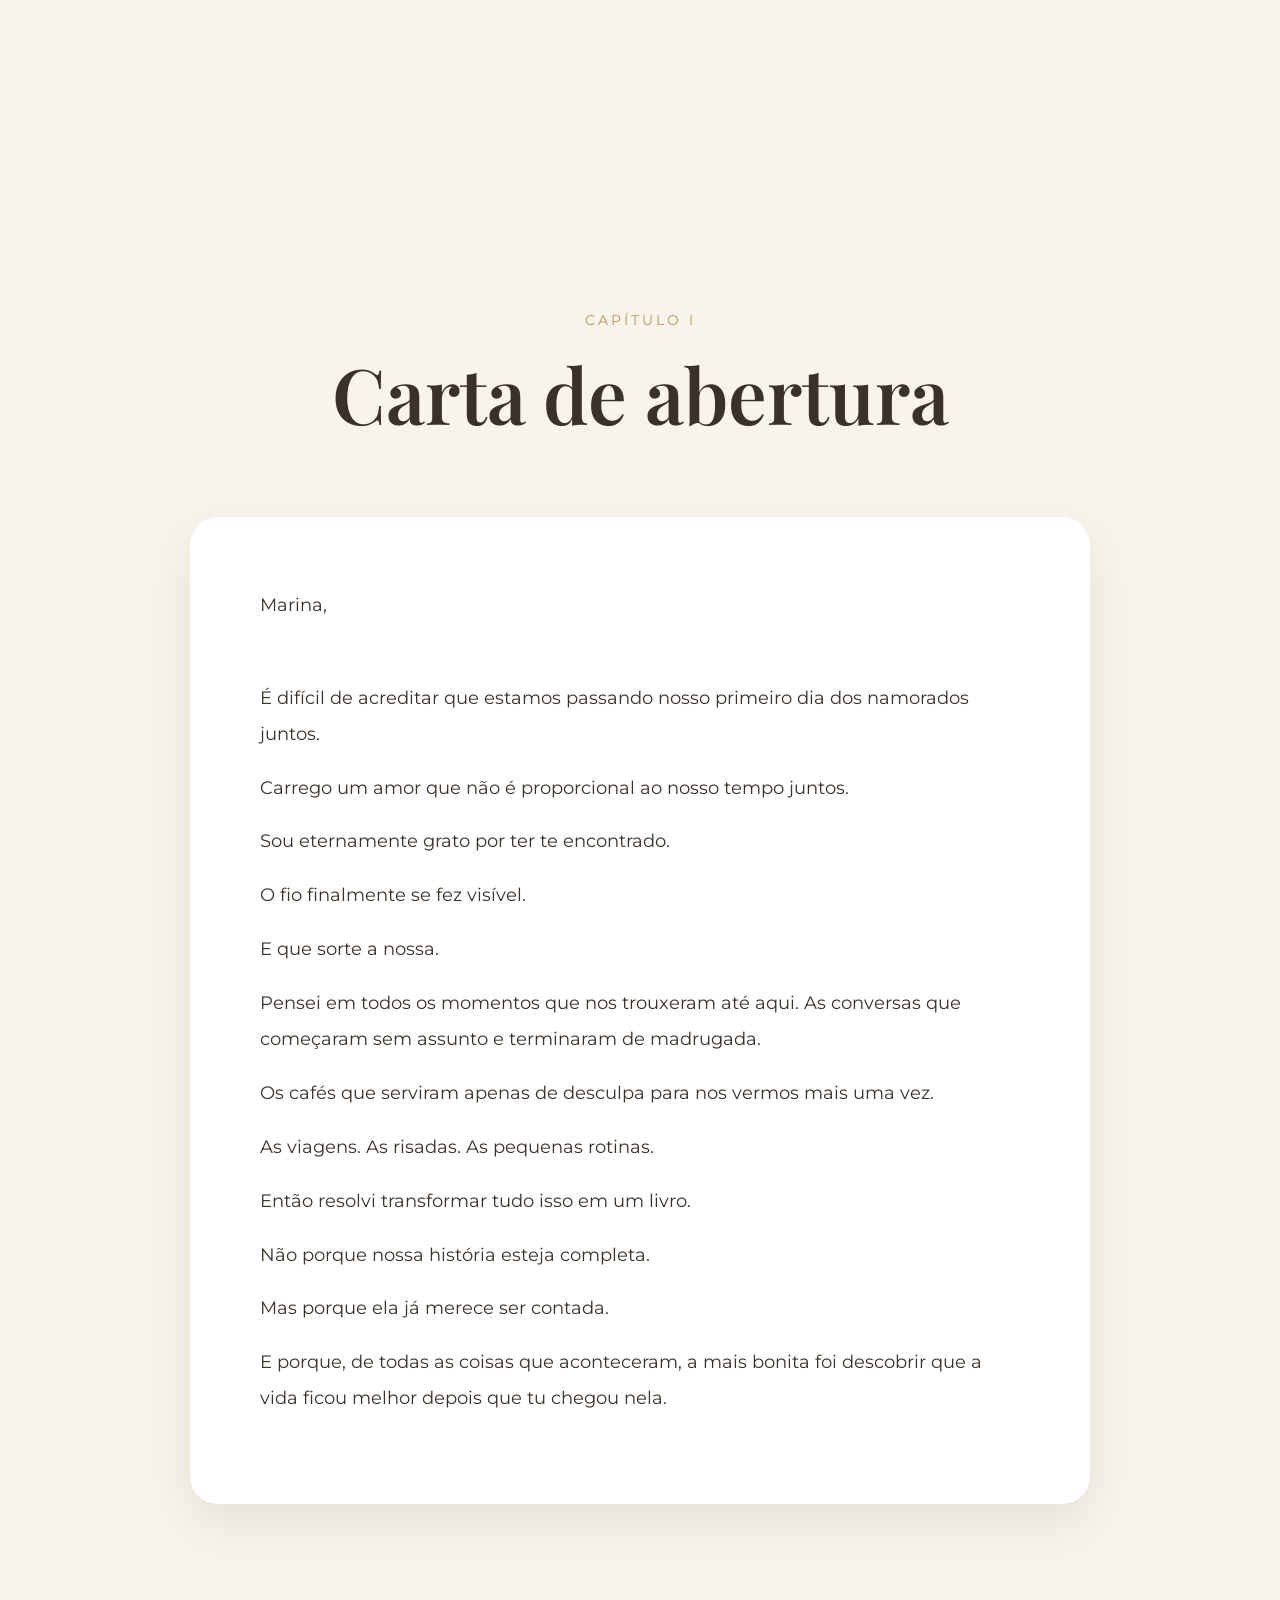
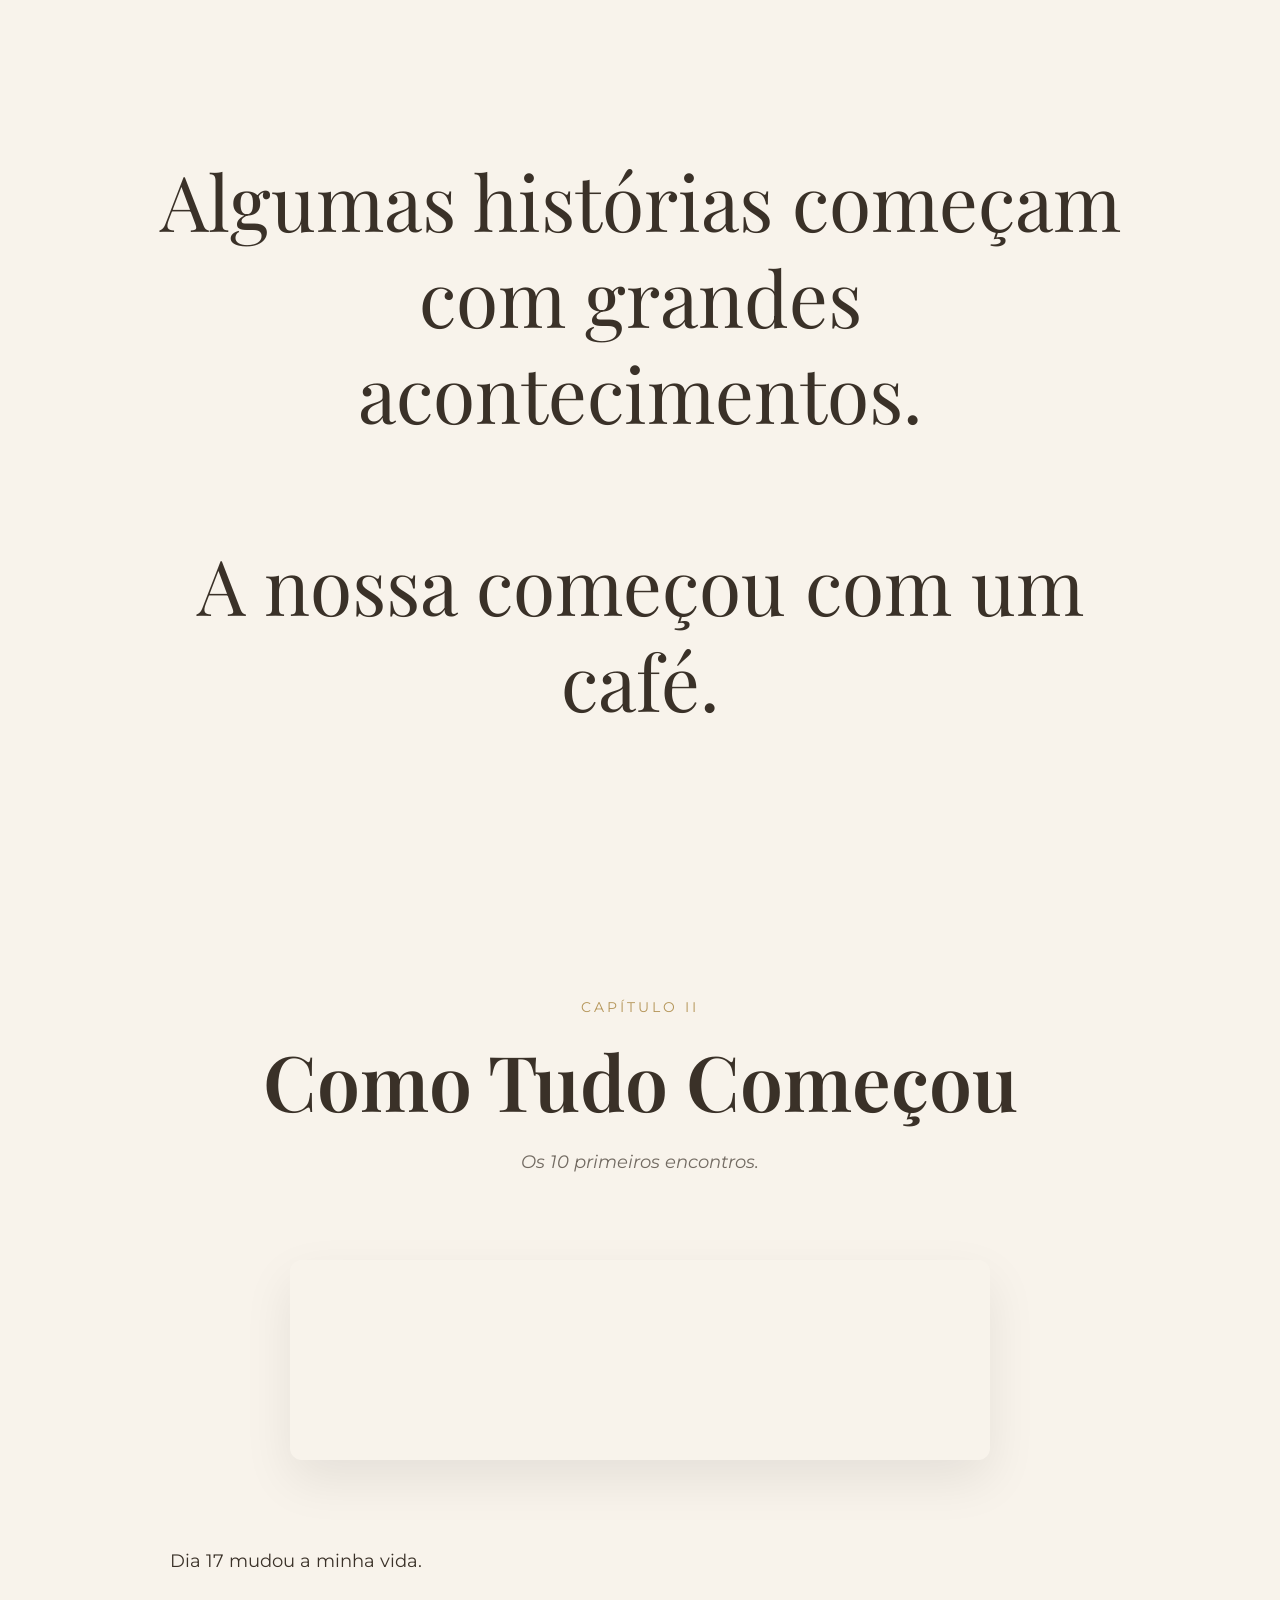
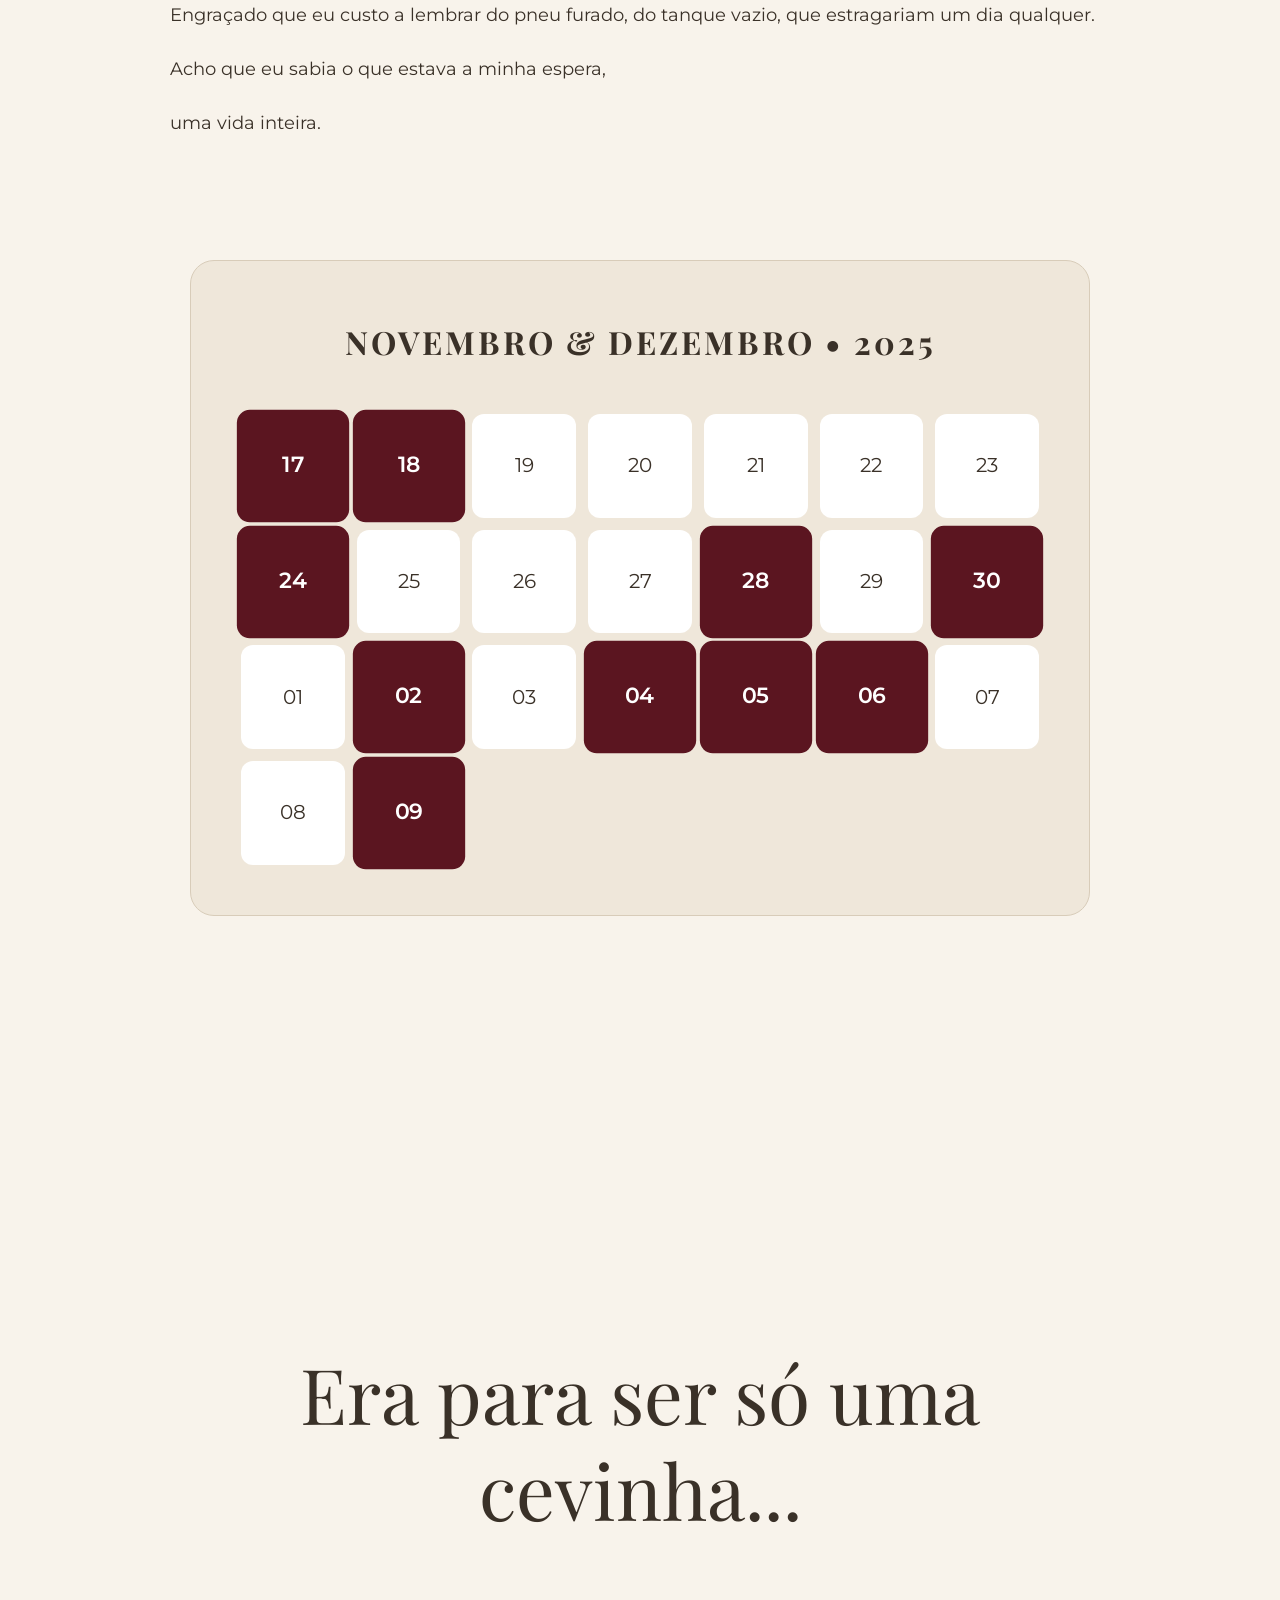
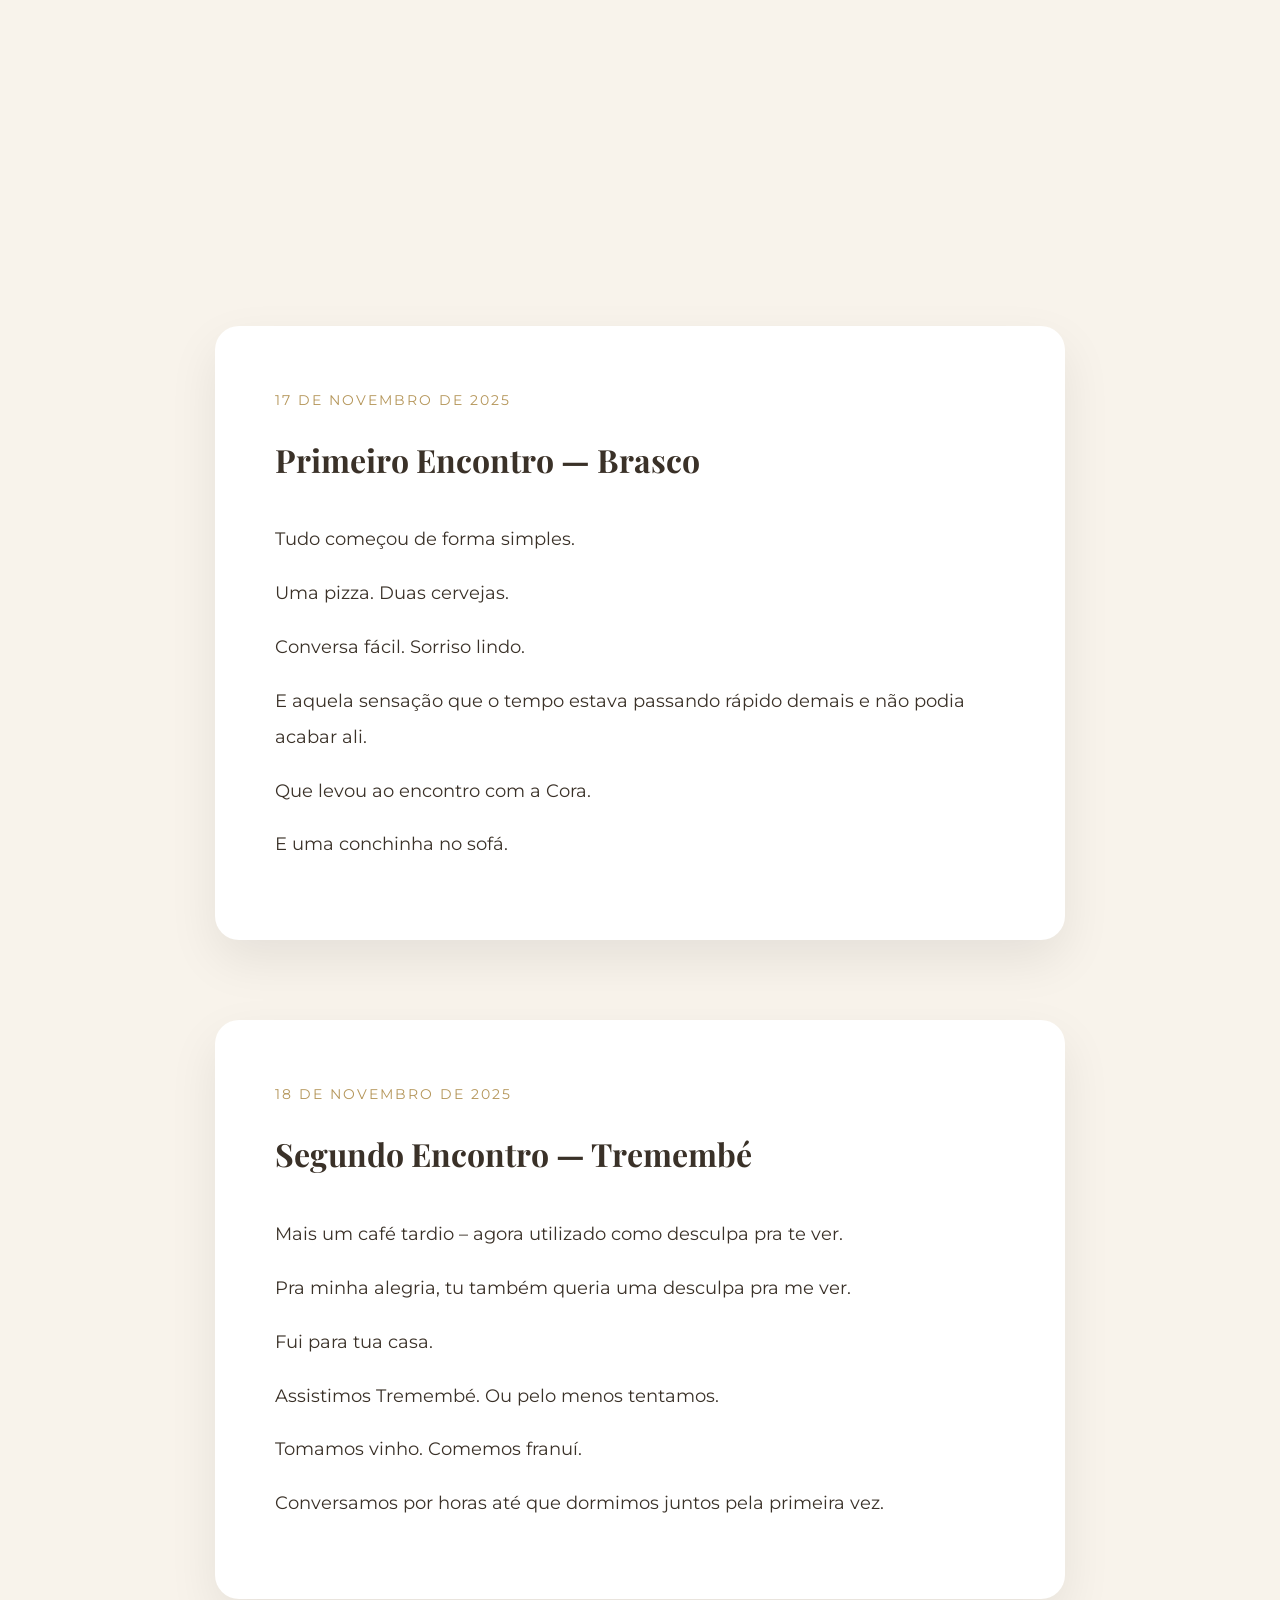
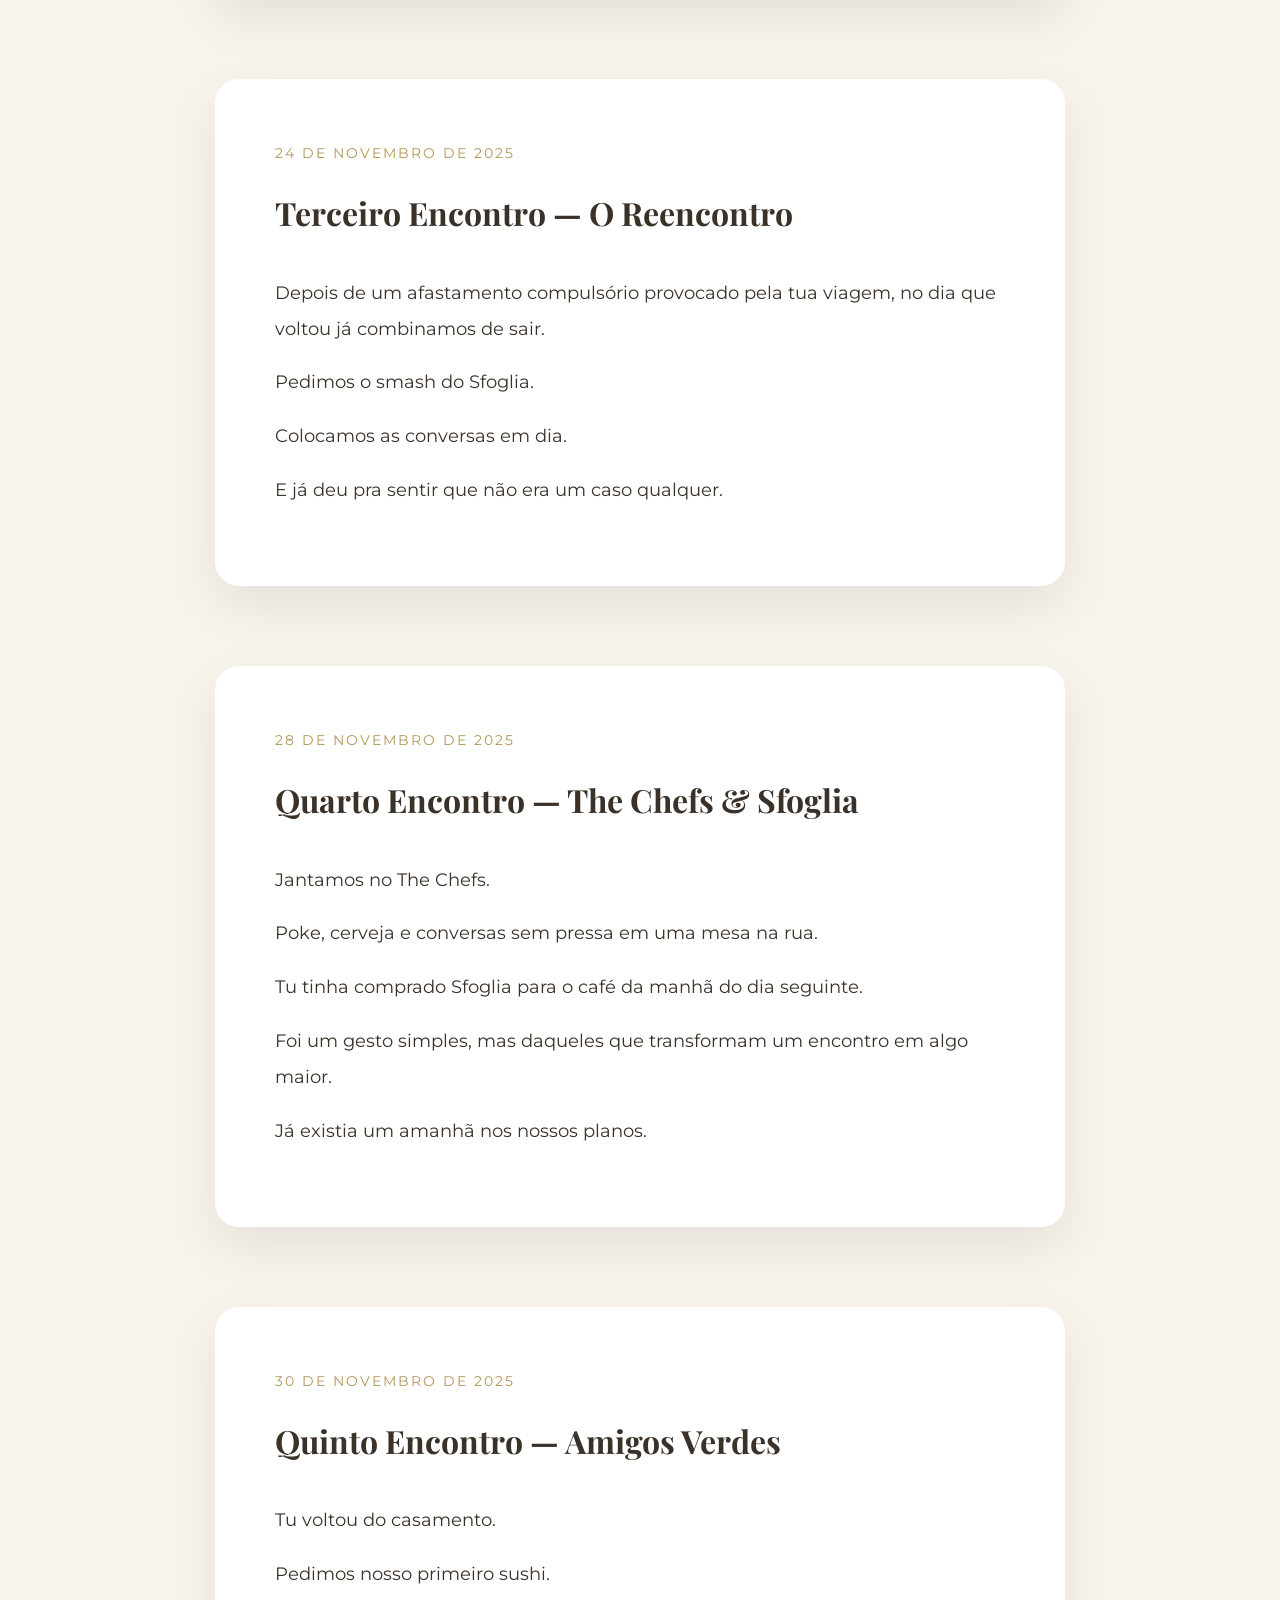
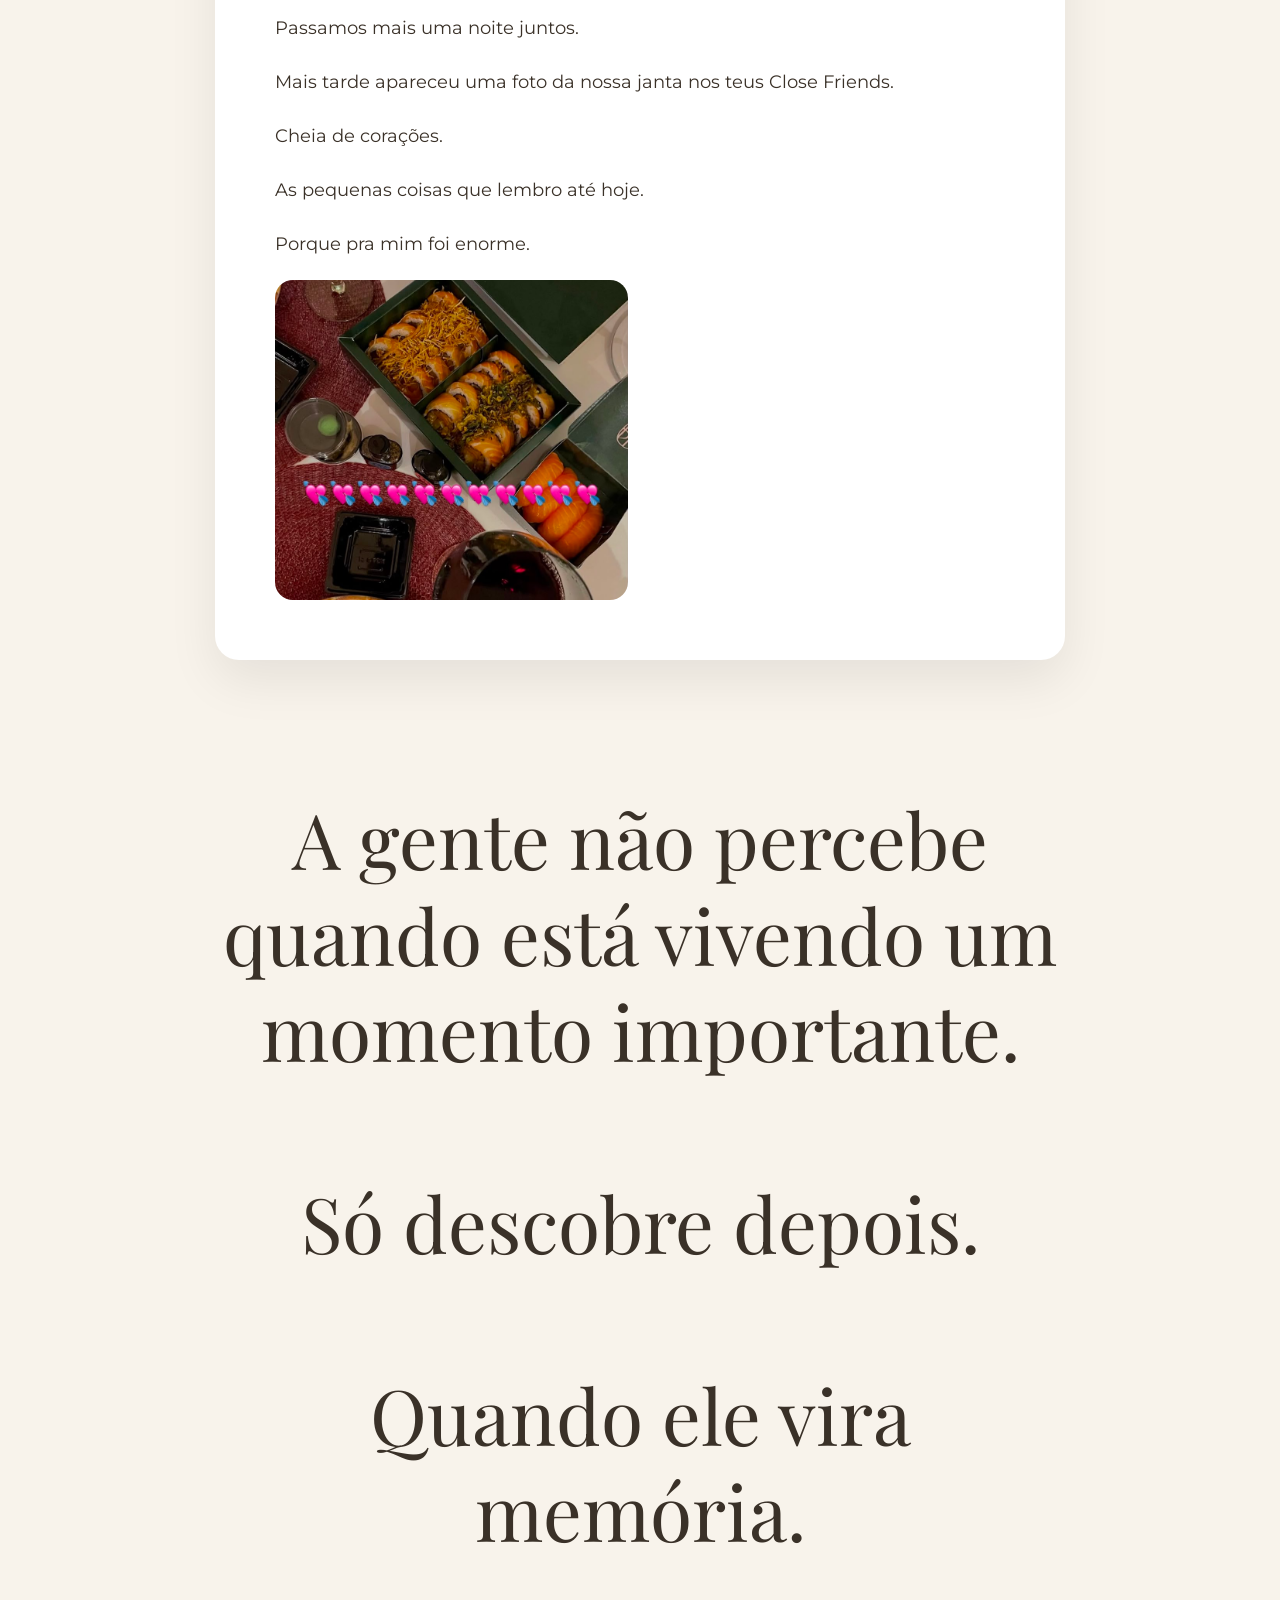
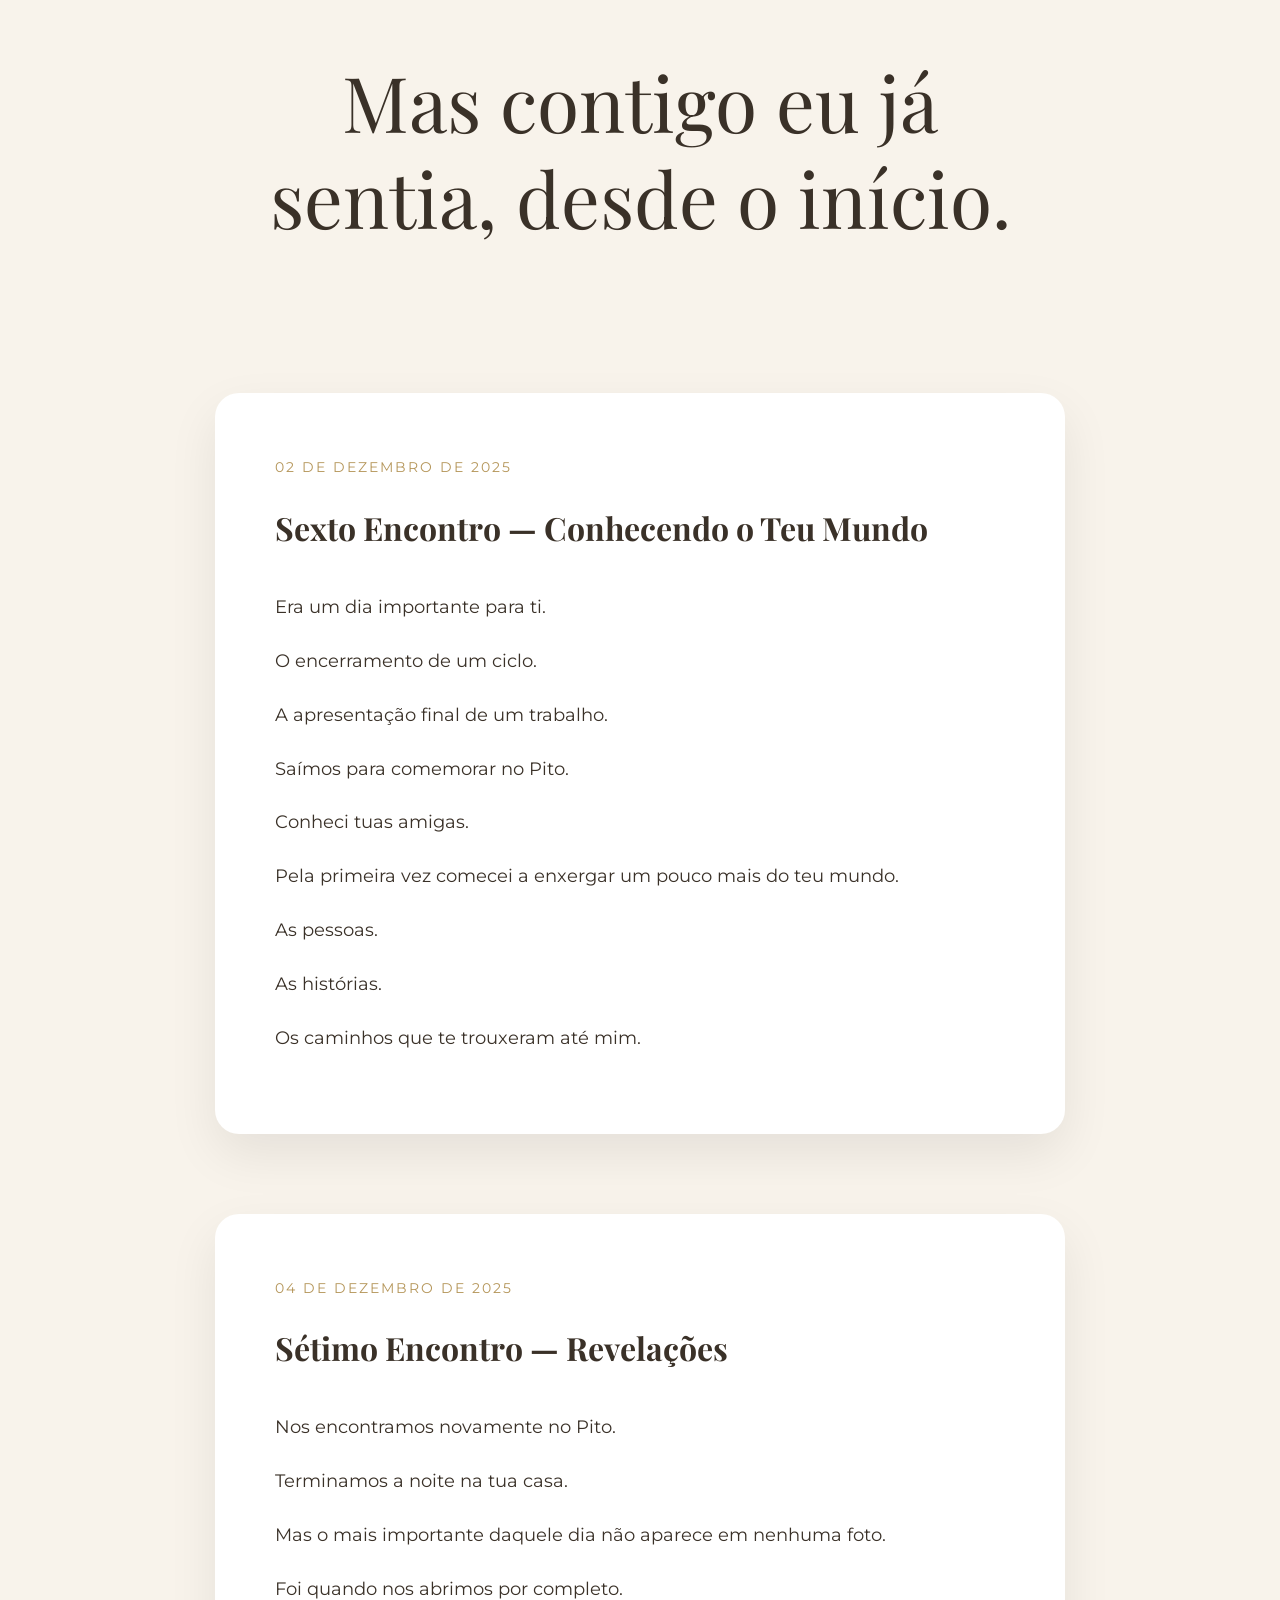
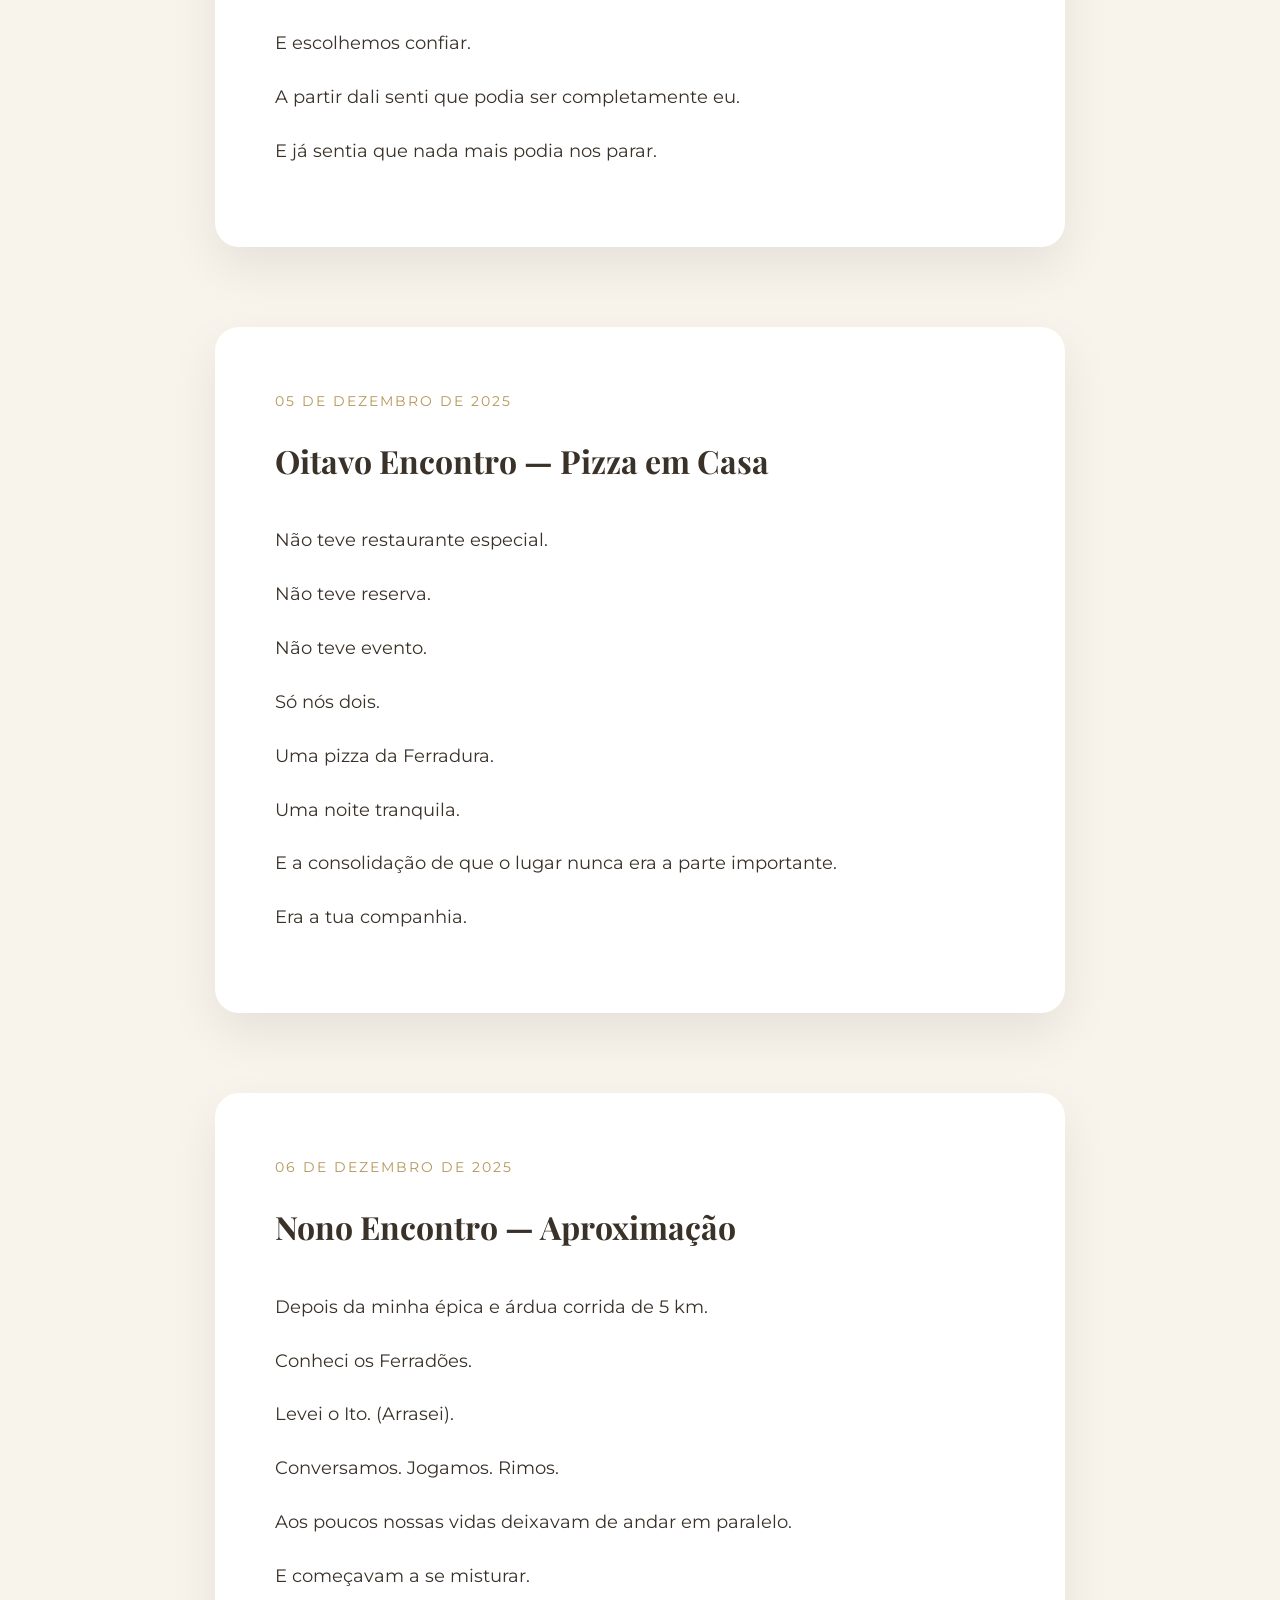
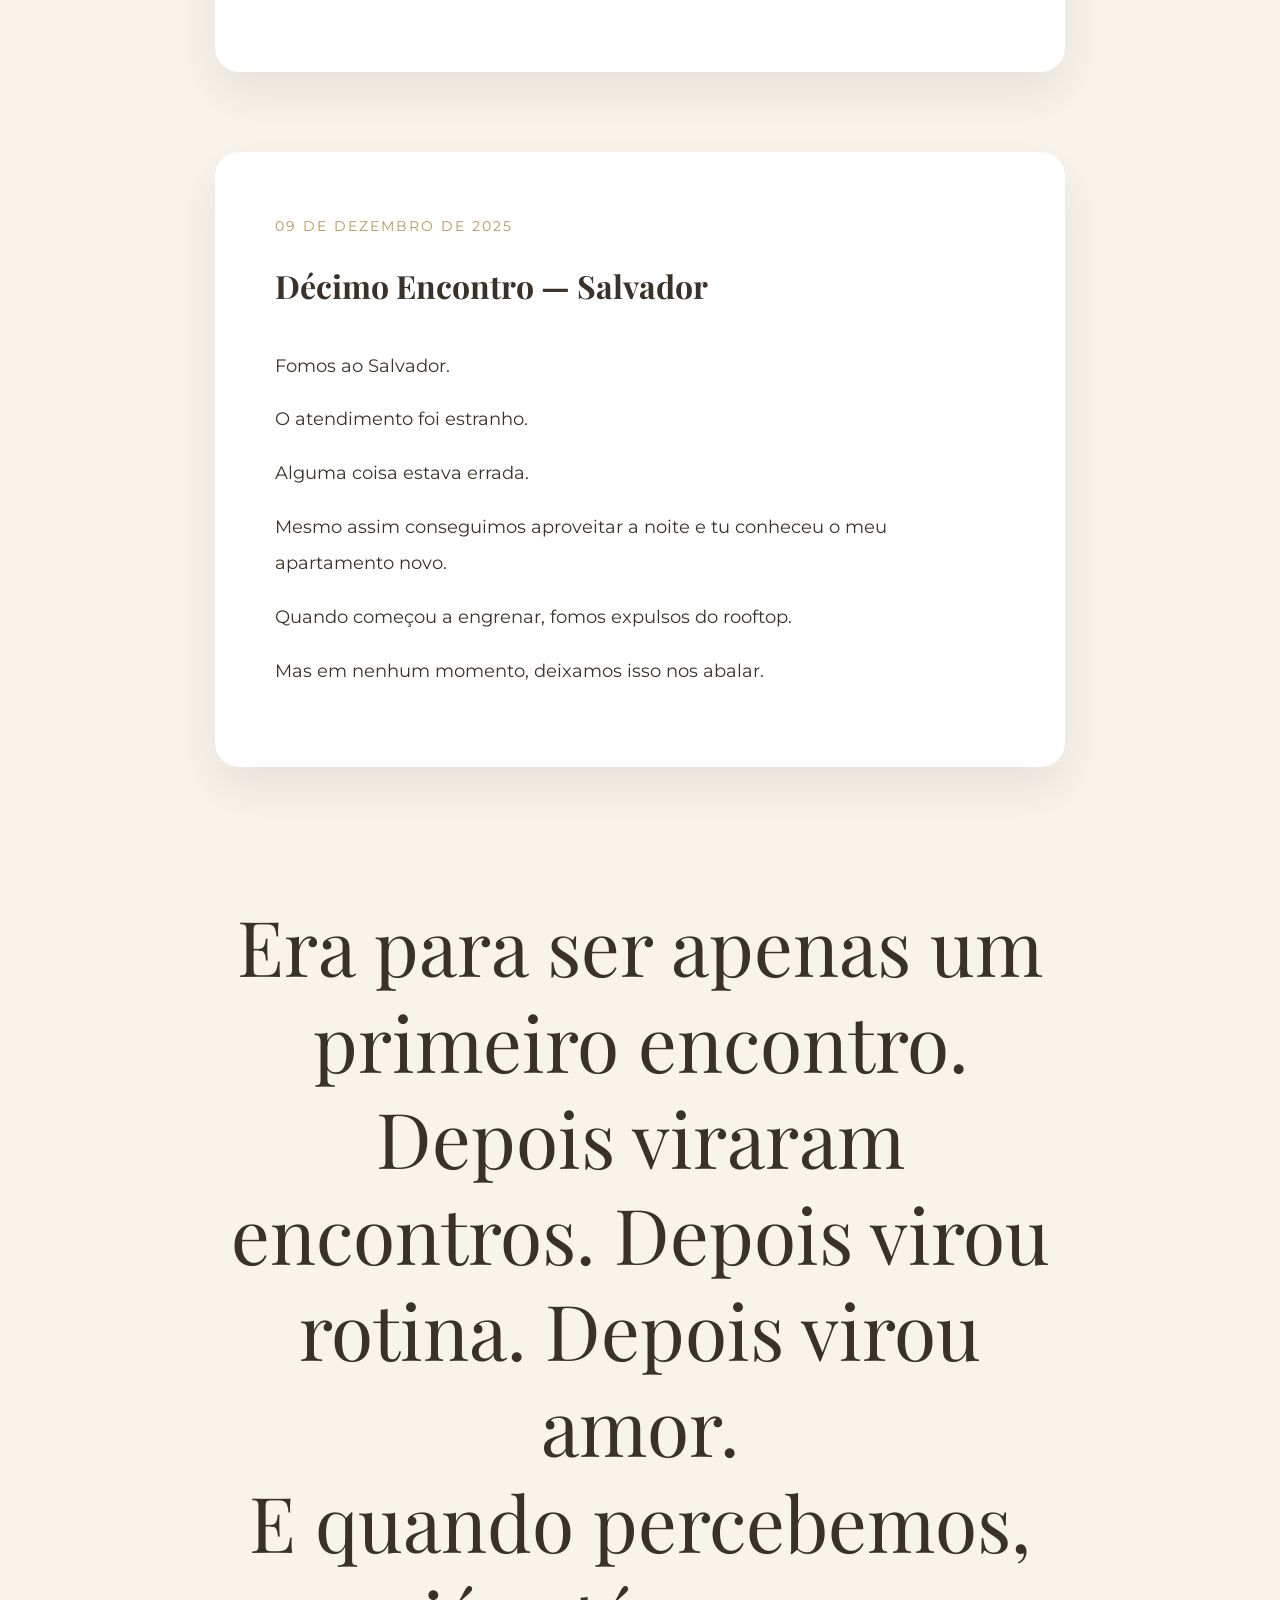
==== commit bedd20c4: "Update index.html" ====
--- a/index.html
+++ b/index.html
@@ -89,7 +89,7 @@
 
 <iframe
 style="border-radius:12px"
-src="https://open.spotify.com/embed/track/0SLZG7SUw2CmSjuZJWJu5S"
+src="https://open.spotify.com/embed/track/6VsvKPJ4xjVNKpI8VVZ3SV?si=oKfl5ACyQ-W7byawfJ_Ftg"
 width="100%"
 height="152">
 </iframe>
@@ -799,9 +799,8 @@
 Depois virou rotina.
 
 Depois virou amor.
-</blockquote>
-
-<blockquote>
+
+   <br>
 
 E quando percebemos,
 
@@ -992,6 +991,7 @@
 <img src="fotos/cody.jpg">  
 <img src="fotos/nina-amigaklaus1.jpeg">
 <img src="fotos/nina-amigaklaus2.jpeg">
+<img src="fotos/nina-amigoklaus3.jpeg">
 <img src="fotos/nina-avoklaus2.jpeg">
 <img src="fotos/nina-avoklaus1.jpeg">
 
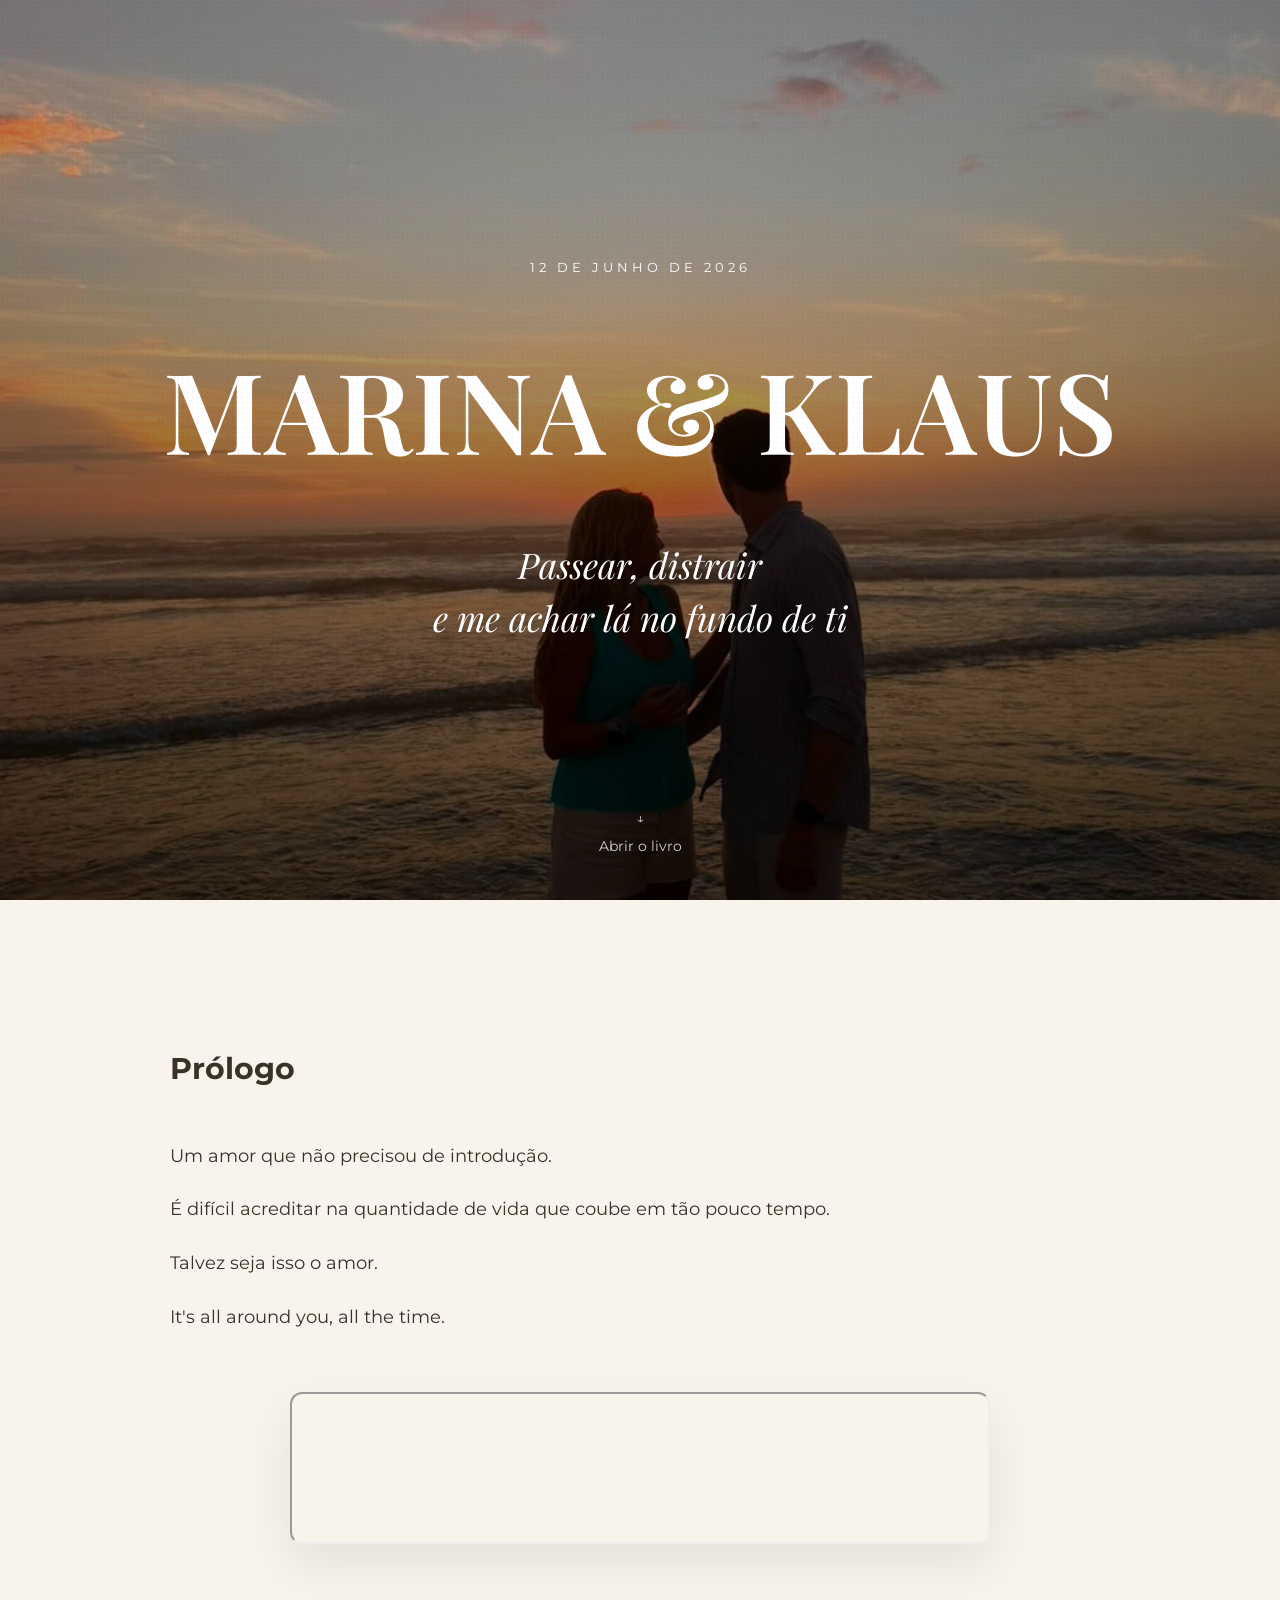
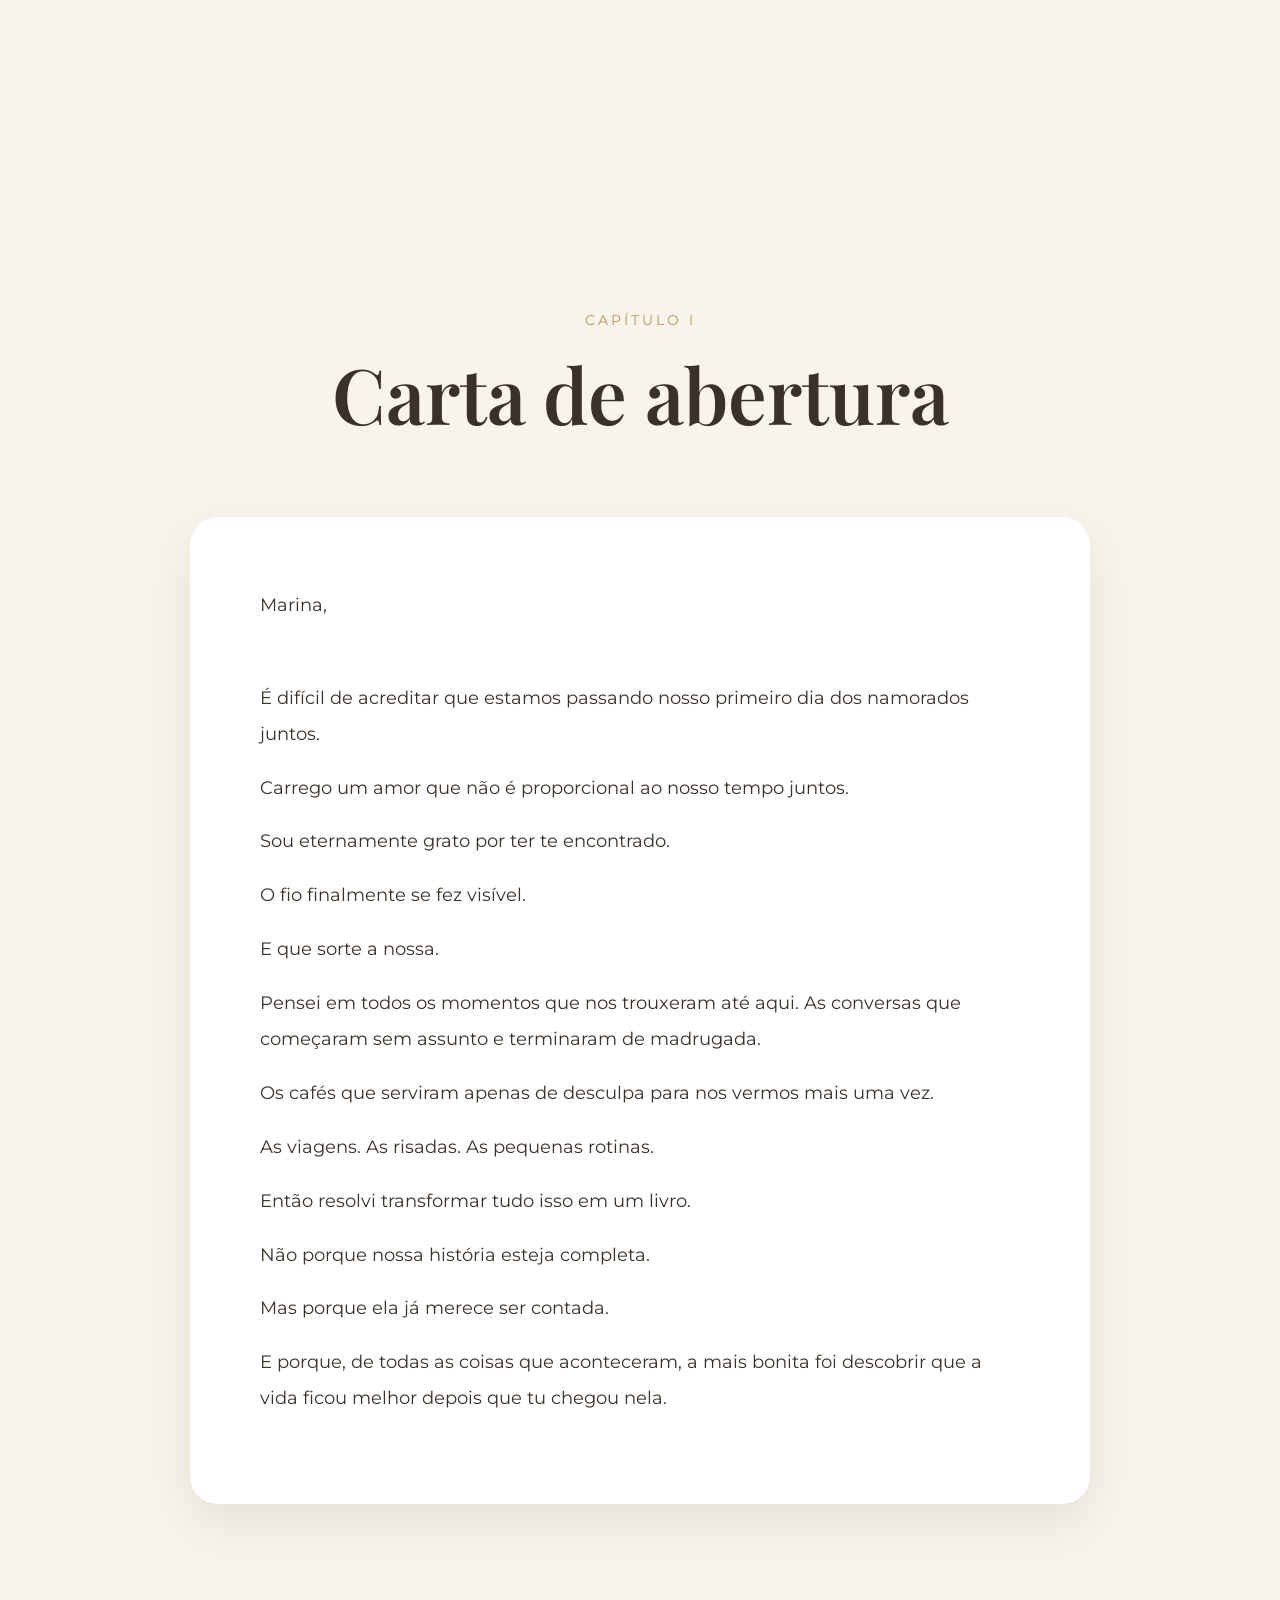
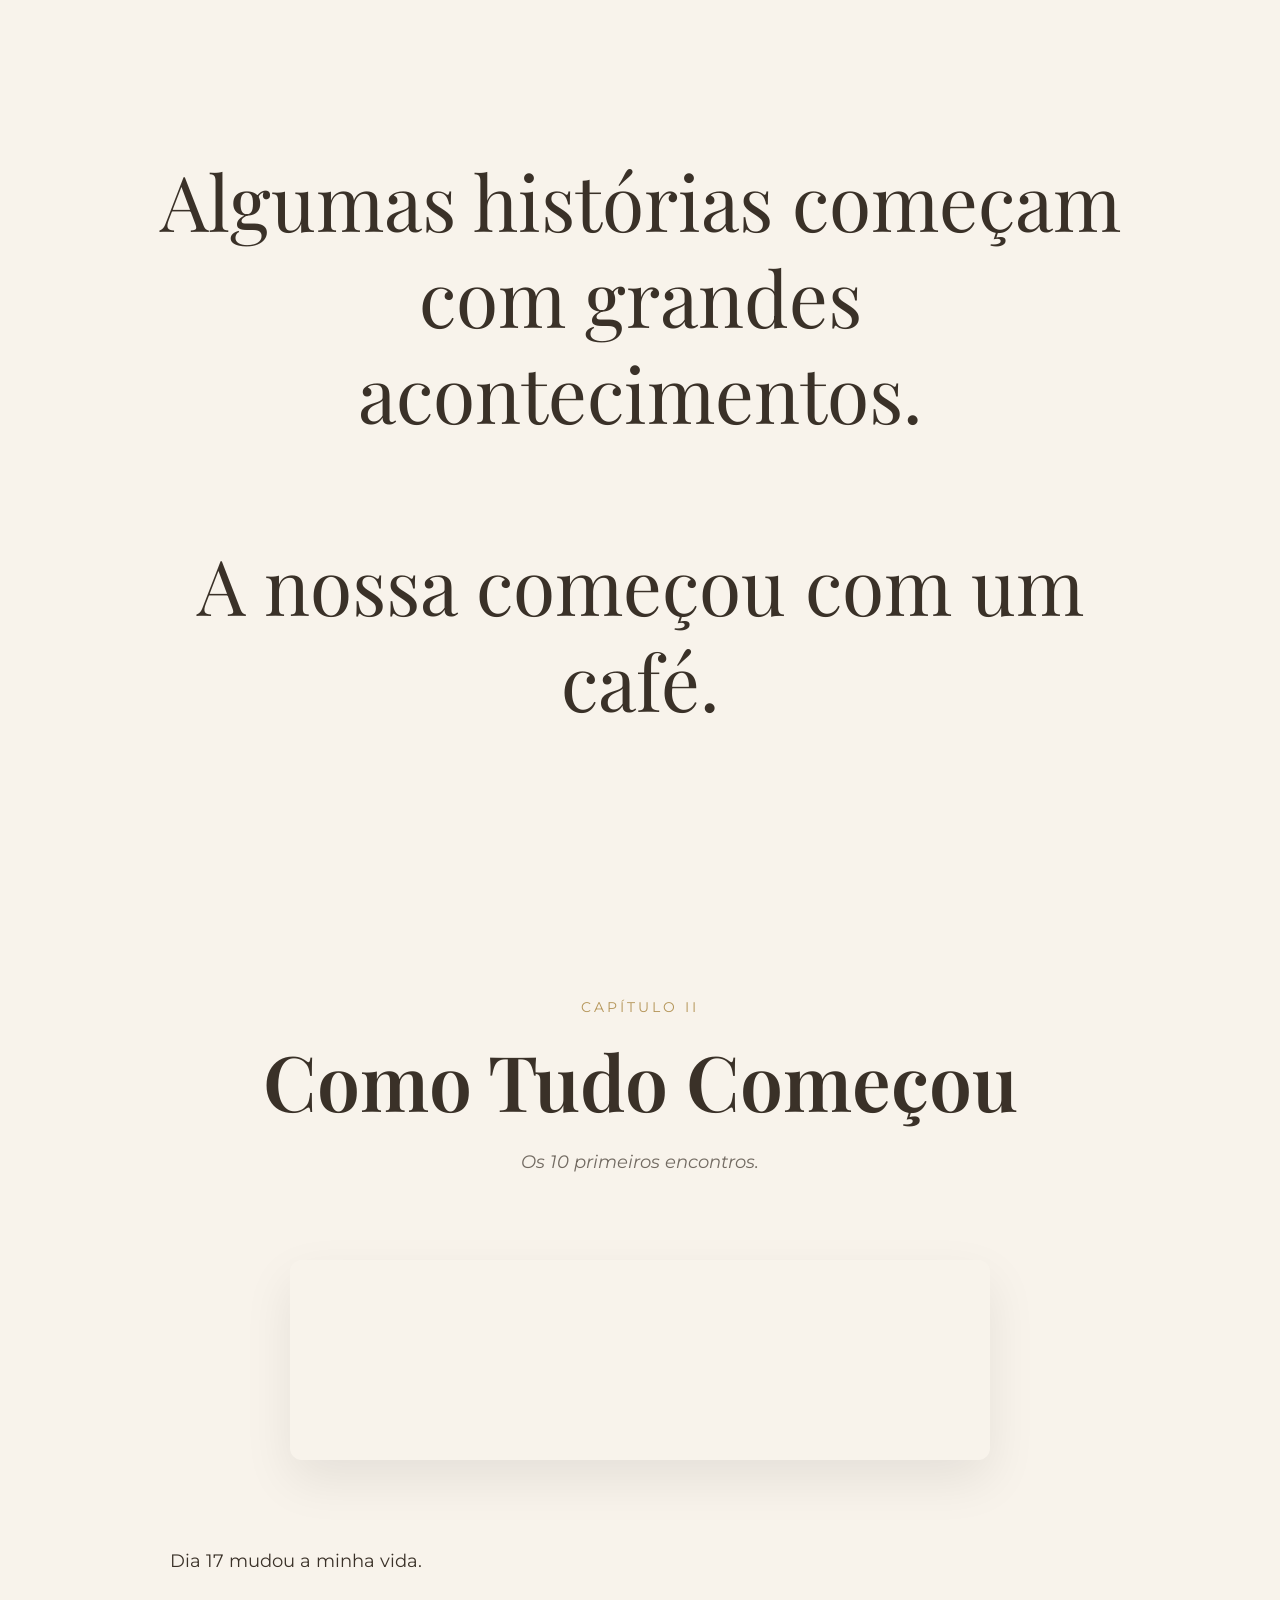
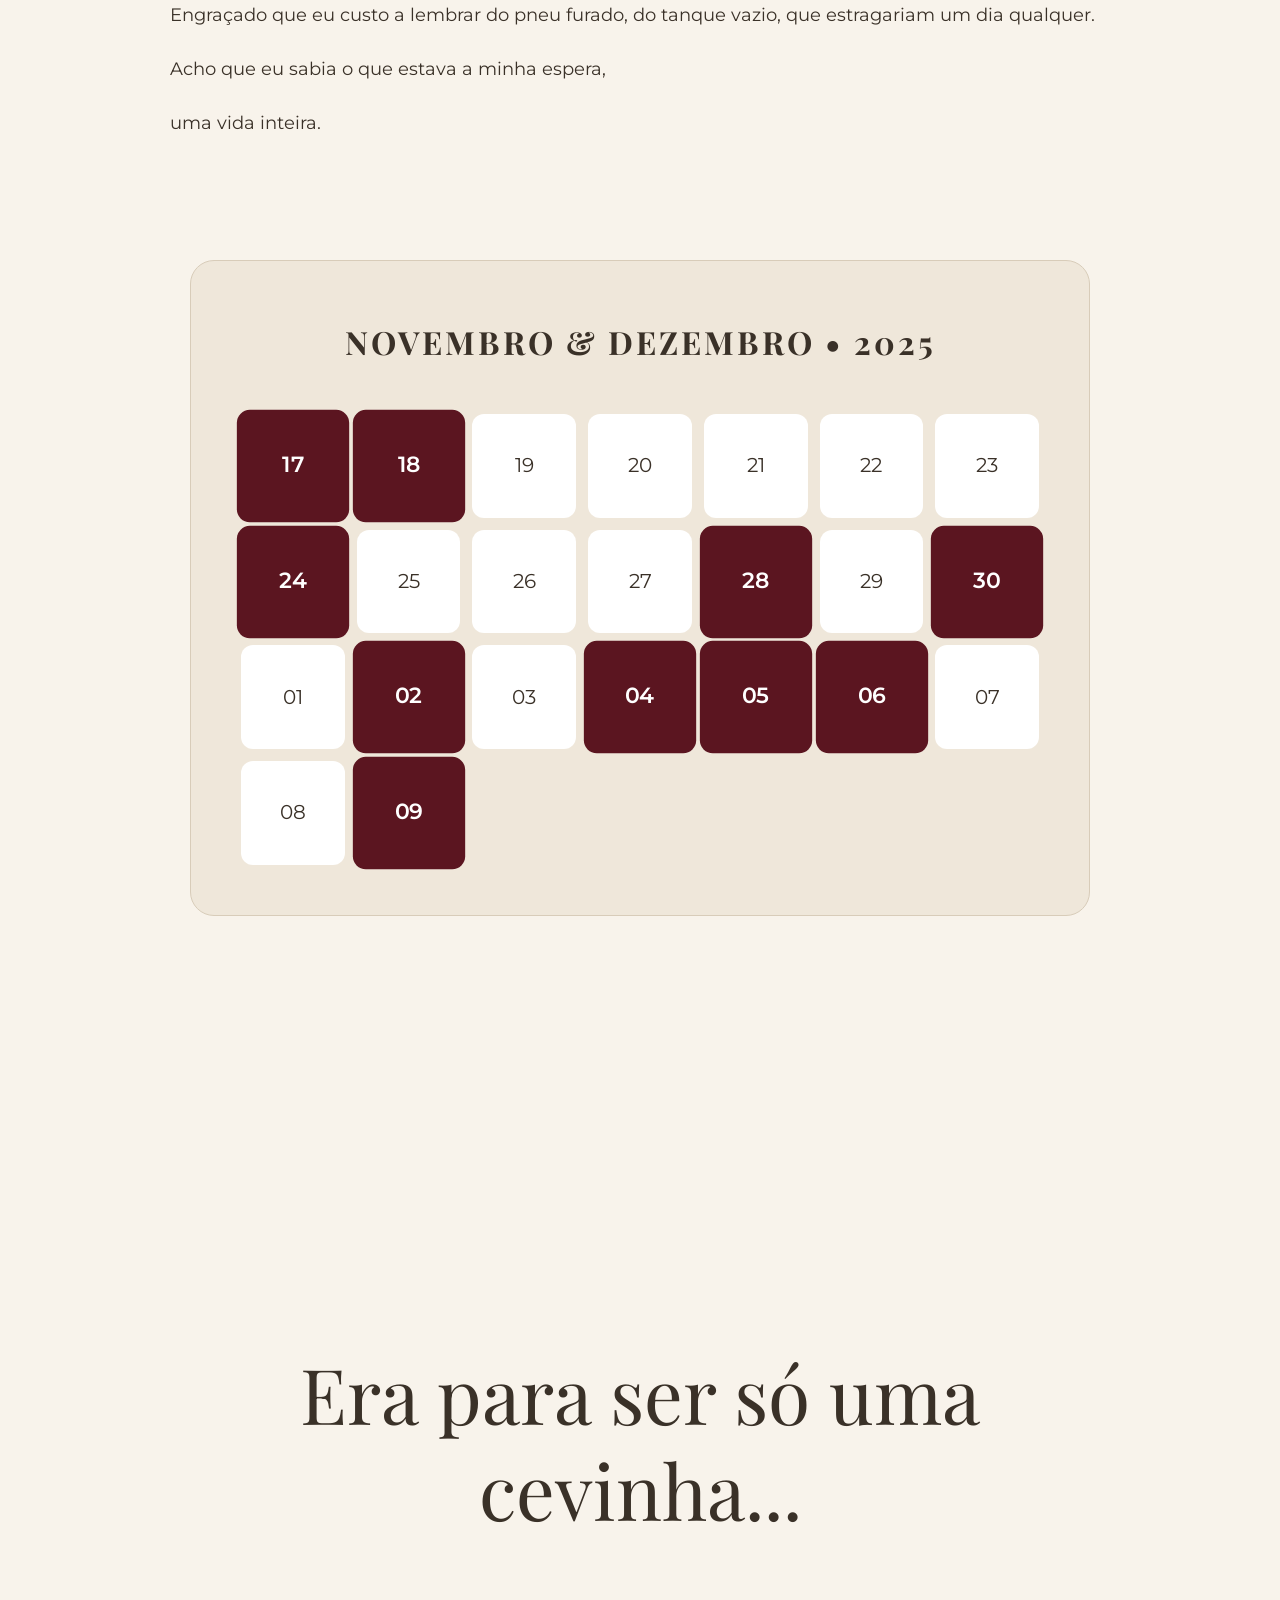
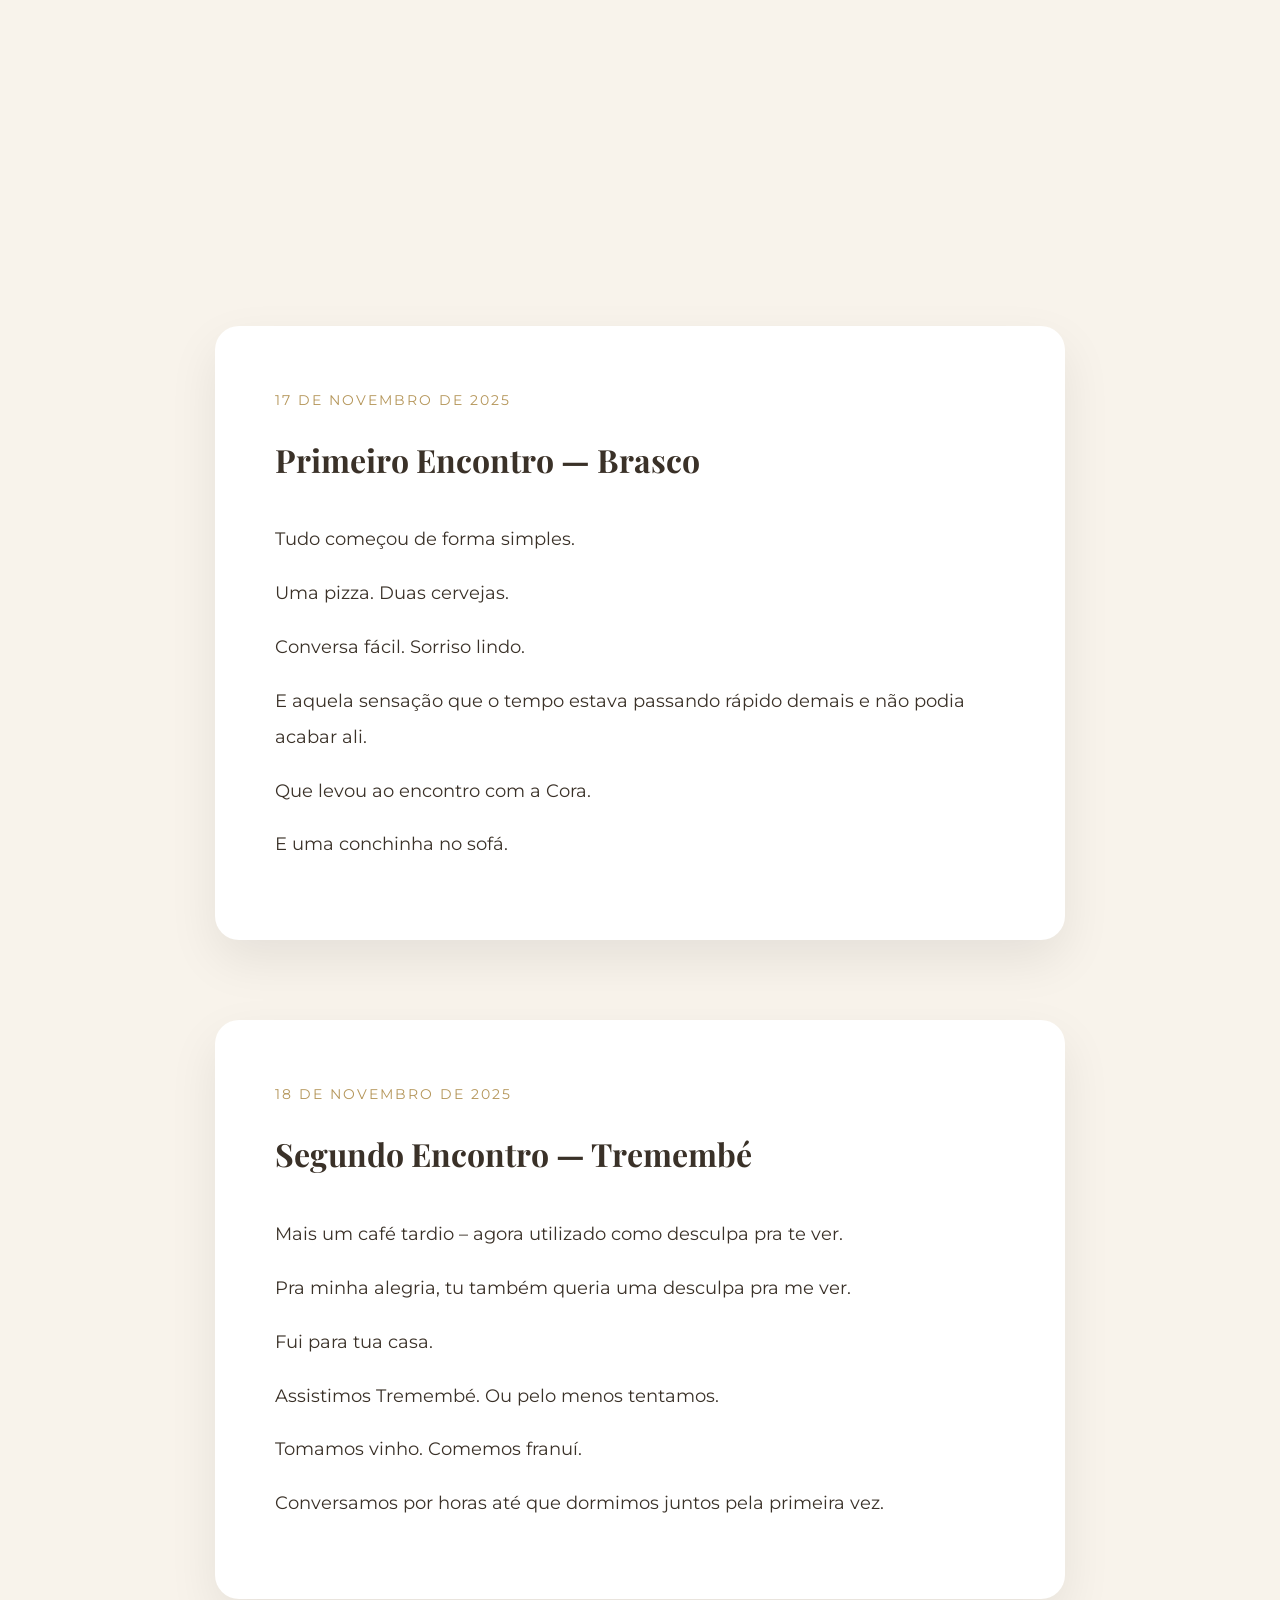
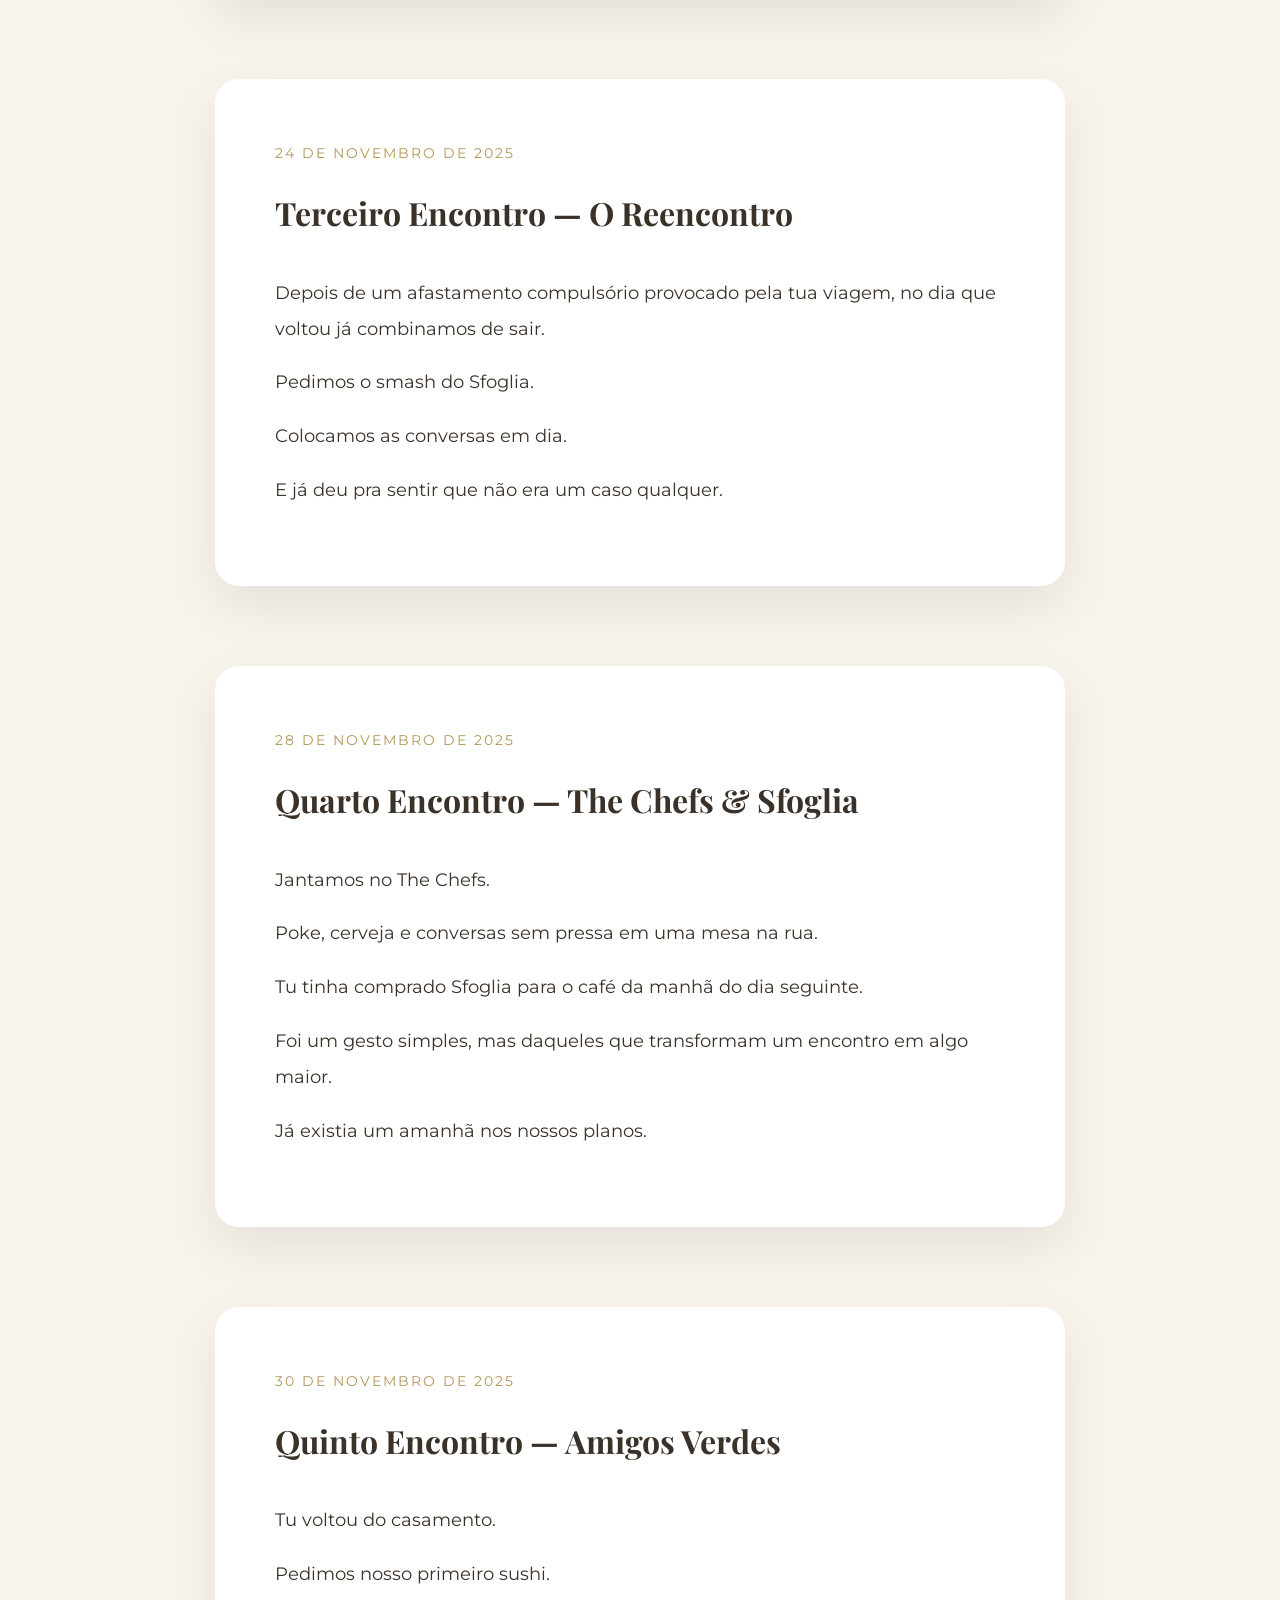
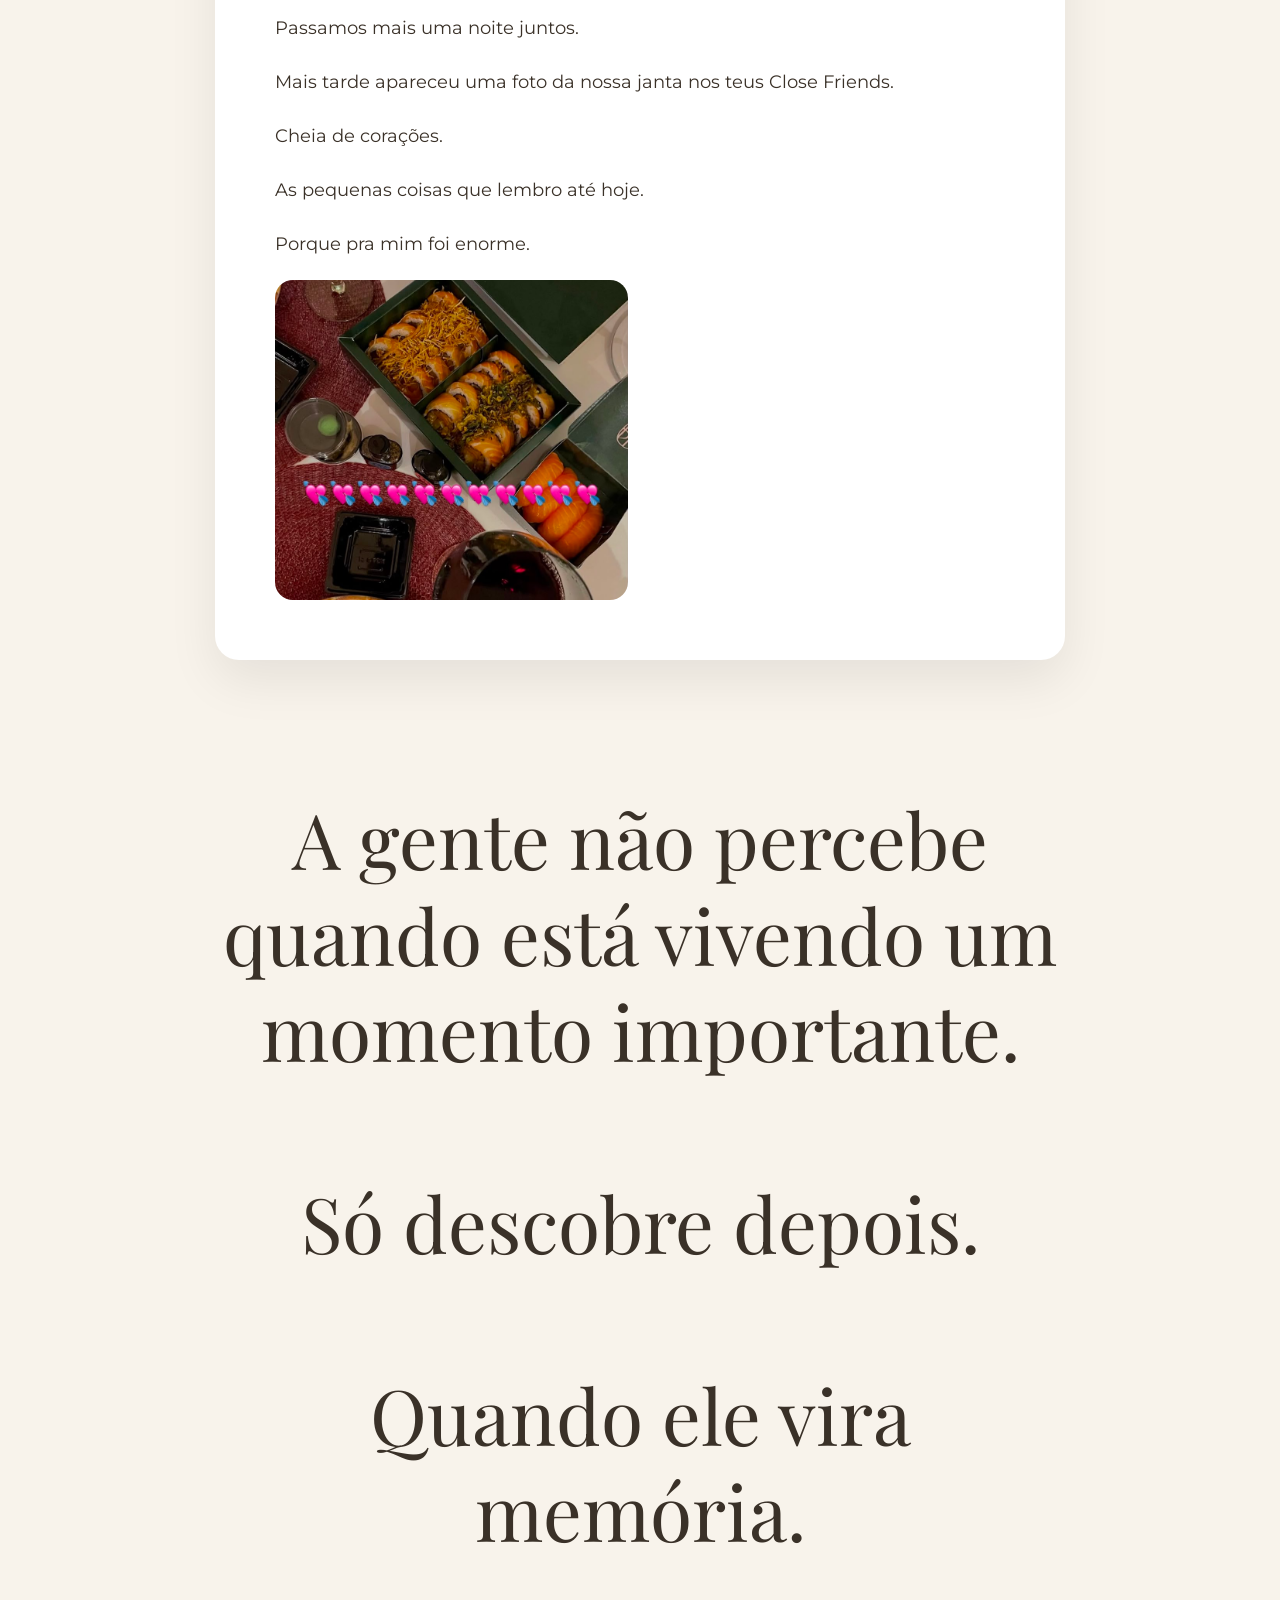
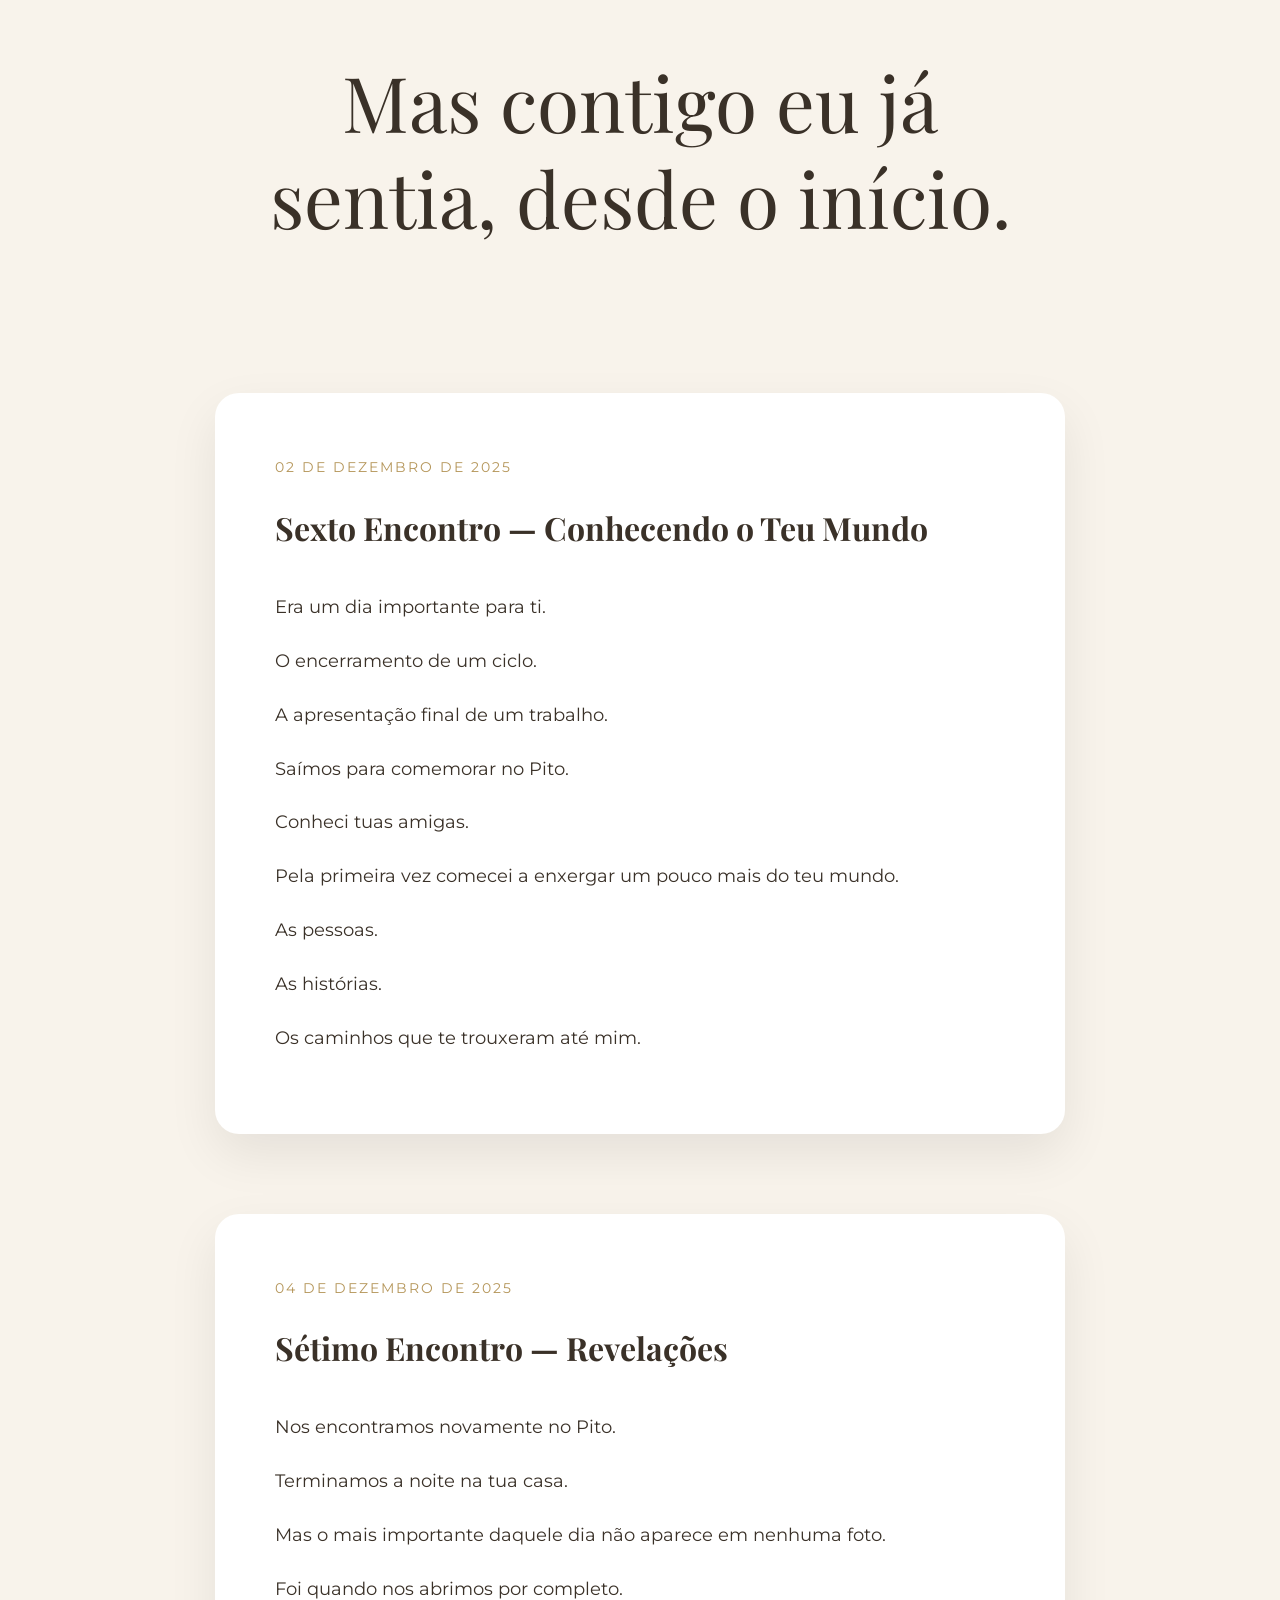
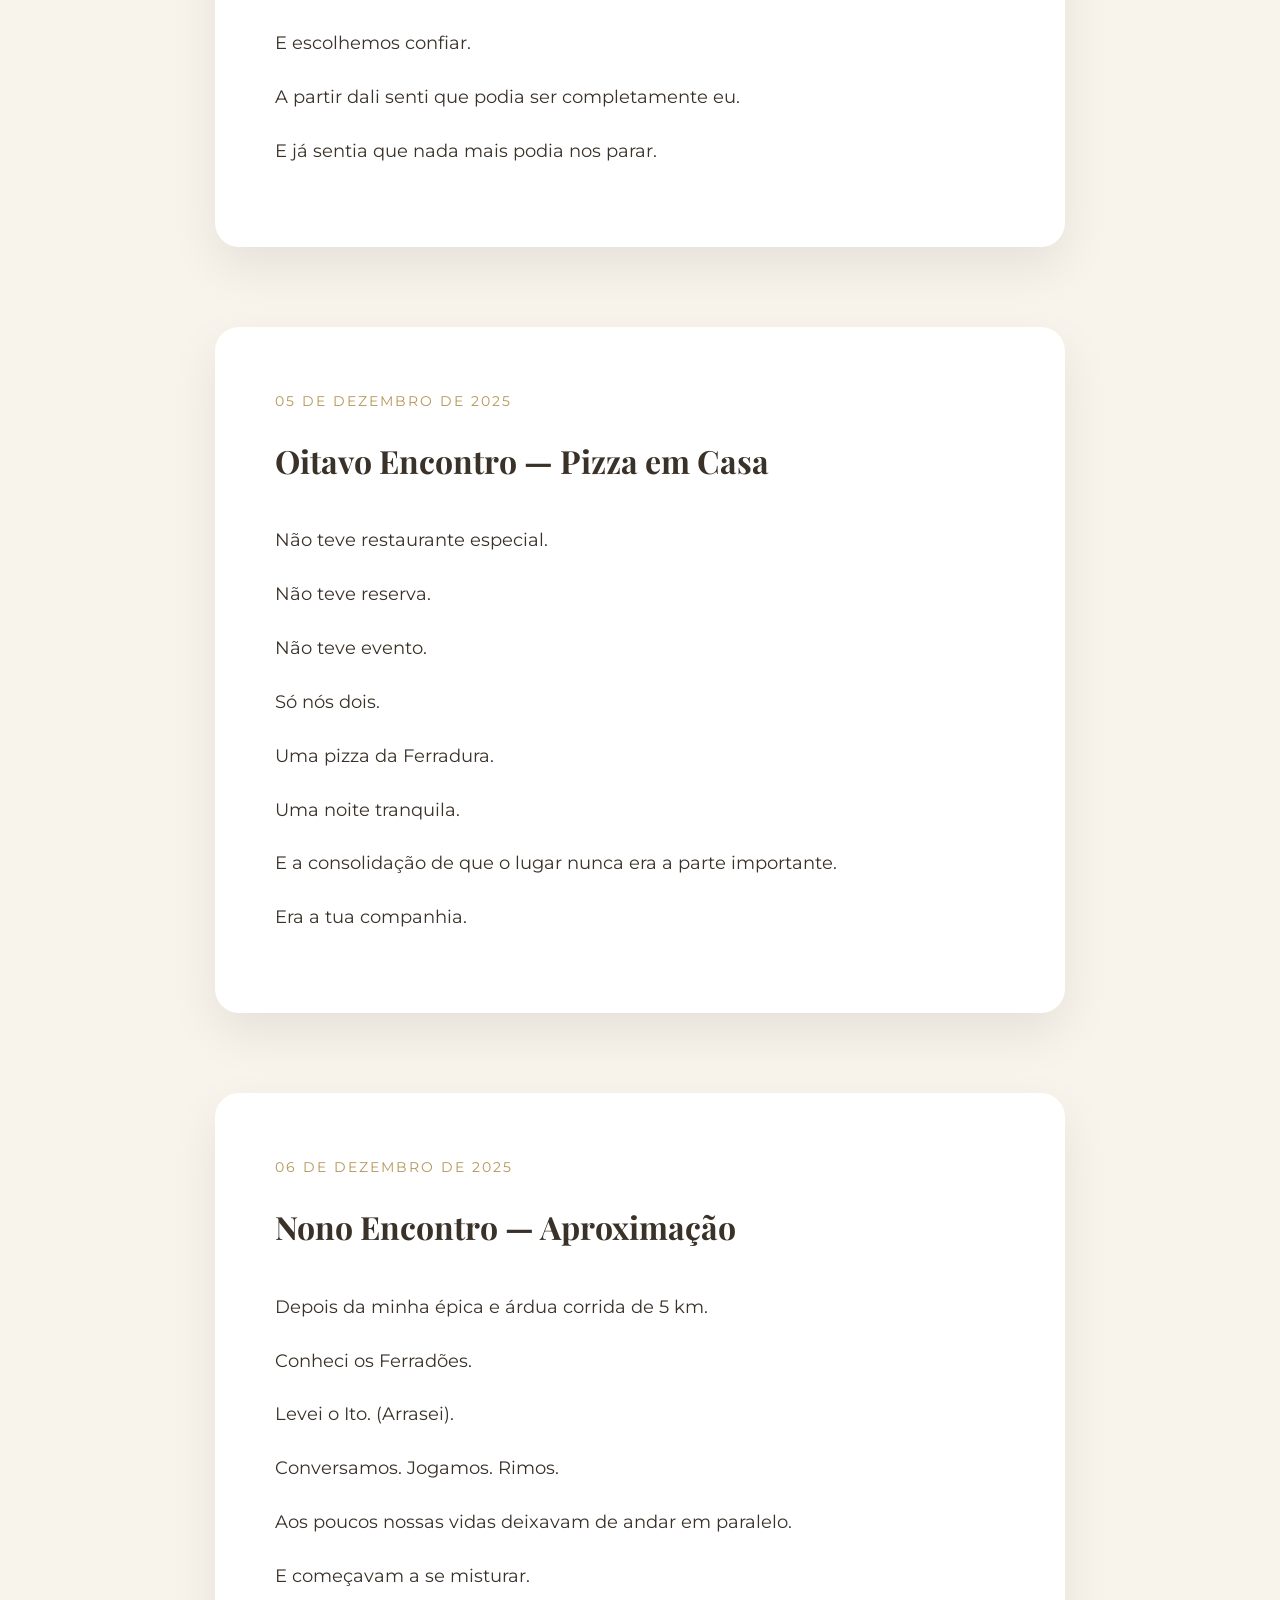
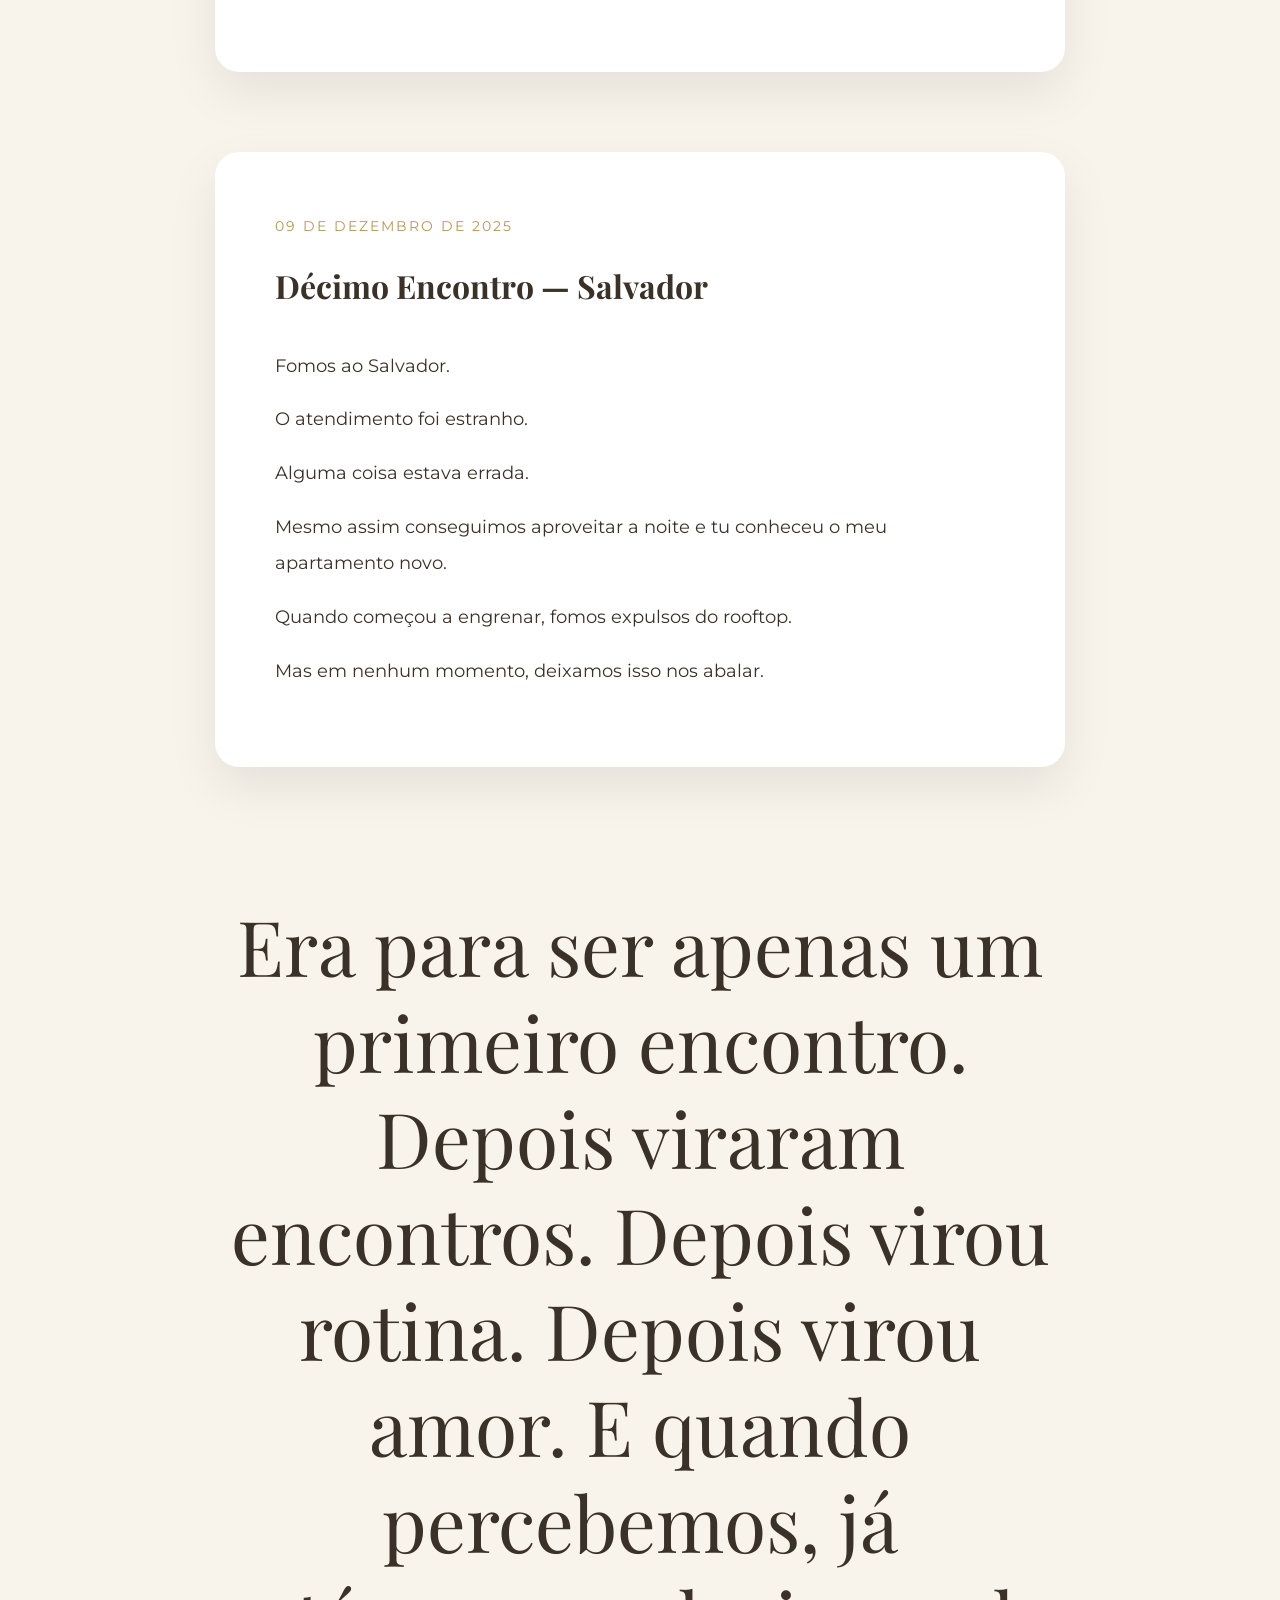
==== commit e3bc0bb1: "Update index.html" ====
--- a/index.html
+++ b/index.html
@@ -792,19 +792,7 @@
 <section class="quote-page">
 
 <blockquote>
-Era para ser apenas um primeiro encontro.
-
-Depois viraram encontros.
-
-Depois virou rotina.
-
-Depois virou amor.
-
-   <br>
-
-E quando percebemos,
-
-já estávamos colecionando
+Era para ser apenas um primeiro encontro.                                    Depois viraram encontros.                                     Depois virou rotina.                                     Depois virou amor.                                    E quando percebemos,                                    já estávamos colecionando
 as nossas primeiras vezes.
 
 </blockquote>
@@ -876,8 +864,13 @@
 </div>
    
 <div class="polaroid">
+<img src="fotos/primeiro-aniver.jpeg">
+<span>Primeiro aniversário da Nina</span>
+</div>
+   
+<div class="polaroid">
 <img src="fotos/primeira-flores.jpeg">
-<span>Primeiro aniversário da Nina</span>
+<span>Primeiras flores</span>
 </div>
 
 <div class="polaroid">
@@ -888,6 +881,11 @@
 <div class="polaroid">
 <img src="fotos/aniversario2.jpg">
 <span>Primeiro aniversário do Klaus</span>
+</div>
+   
+<div class="polaroid">
+<img src="fotos/date-surpresa.jpg">
+<span>Primeiro date surpresa</span>
 </div>
    
 <div class="polaroid">
@@ -987,11 +985,17 @@
 
 <img src="fotos/klaus-amiganina1.jpeg">
 <img src="fotos/klaus-amiganina2.jpeg">
+<img src="fotos/klaus-amiganina3.jpeg">
 <img src="fotos/cora.jpg">
 <img src="fotos/cody.jpg">  
 <img src="fotos/nina-amigaklaus1.jpeg">
 <img src="fotos/nina-amigaklaus2.jpeg">
 <img src="fotos/nina-amigoklaus3.jpeg">
+<img src="fotos/nina-amigaklaus4.jpeg">
+<img src="fotos/nina-amigaklaus5.jpeg">
+<img src="fotos/nina-amigaklaus6.jpeg">
+<img src="fotos/nina-amigaklaus7.jpeg">
+<img src="fotos/nina-amigaklaus8.jpeg">
 <img src="fotos/nina-avoklaus2.jpeg">
 <img src="fotos/nina-avoklaus1.jpeg">
 
@@ -1056,6 +1060,11 @@
 </div>
 
 <div class="polaroid">
+<img src="fotos/rotina-dormir.jpeg">
+<span>Meu melhor lugar</span>
+</div>
+
+<div class="polaroid">
 <img src="fotos/rotina-juntos2.jpeg">
 <span>Mais um dia comum</span>
 </div>
@@ -1170,6 +1179,10 @@
 Sexo em mirantes.
 </p>
 
+<img src="fotos/mirante1.jpg">
+   
+<img src="fotos/mirante2.jpg">
+
 </div>
 
 </div>
@@ -1224,8 +1237,32 @@
 <p>Marina,</p>
 
 <p>
-Quando olho para trás,
-gosto de tudo que construímos até aqui.
+Tu me contou da teoria que diz que duas pessoas destinadas a se encontrar estão ligadas por um fio invisível. Não importa a distância, os caminhos, os desencontros ou o tempo. Esse fio pode se esticar, pode se enrolar, mas nunca se rompe.
+</p>
+ <p>  
+E eu gostei muito de pensar na gente assim.
+</p>
+ <p>  
+Demorou. Talvez mais do que eu gostaria. Mas hoje eu entendo que a demora também fazia parte da história. Antes de nos encontrarmos, precisávamos viver tantas coisas separados. Precisávamos aprender quem éramos sem o outro para depois entender o valor de sermos nós com o outro.
+</p>
+ <p>  
+Porque não é só sobre ter encontrado alguém. É sobre reconhecer o quanto a vida muda depois que essa pessoa chega.
+</p>
+ <p>  
+A minha ficou mais bonita, mais leve, mais alegre. E, como eu sempre gosto de dizer, com mais arte.
+</p>
+ <p>  
+Tu me fez enxergar beleza onde antes eu passava sem perceber. Me fez prestar atenção nas músicas, tentar entender suas letras, reparar em texturas, em detalhes, em pequenas coisas que antes pareciam comuns. Me fez dar valor a uma carta escrita à mão (inclusive desculpa que essa não é), a uma fotografia impressa, a tudo aquilo que carrega sentimento e intenção.
+</p>
+ <p>  
+É como se tu tivesse colorido lugares da minha vida que eu nem sabia que estavam em preto e branco.
+</p>
+ <p>  
+E talvez seja isso que o fio invisível realmente faça. Não apenas unir duas pessoas. Mas fazer com que, quando elas finalmente se encontrem, enxerguem o mundo de um jeito diferente.
+</p>
+ <p>  
+Hoje eu sou muito grato pela demora. Porque ela nos trouxe até aqui. E, olhando para trás, eu não mudaria o caminho. Cada espera, cada desencontro e cada momento vivido sem ti só serviram para me mostrar o quanto a vida é mais bonita contigo.
+
 </p>
 
 <p>
@@ -1339,10 +1376,6 @@
 <p>Para nossos fit checks.</p>
 </div>
 
-<div class="memory-item">
-<h3>Arte</h3>
-<p>Minha vida tem muito mais arte desde que tu entrou nela.</p>
-</div>
 
 </div>
 
